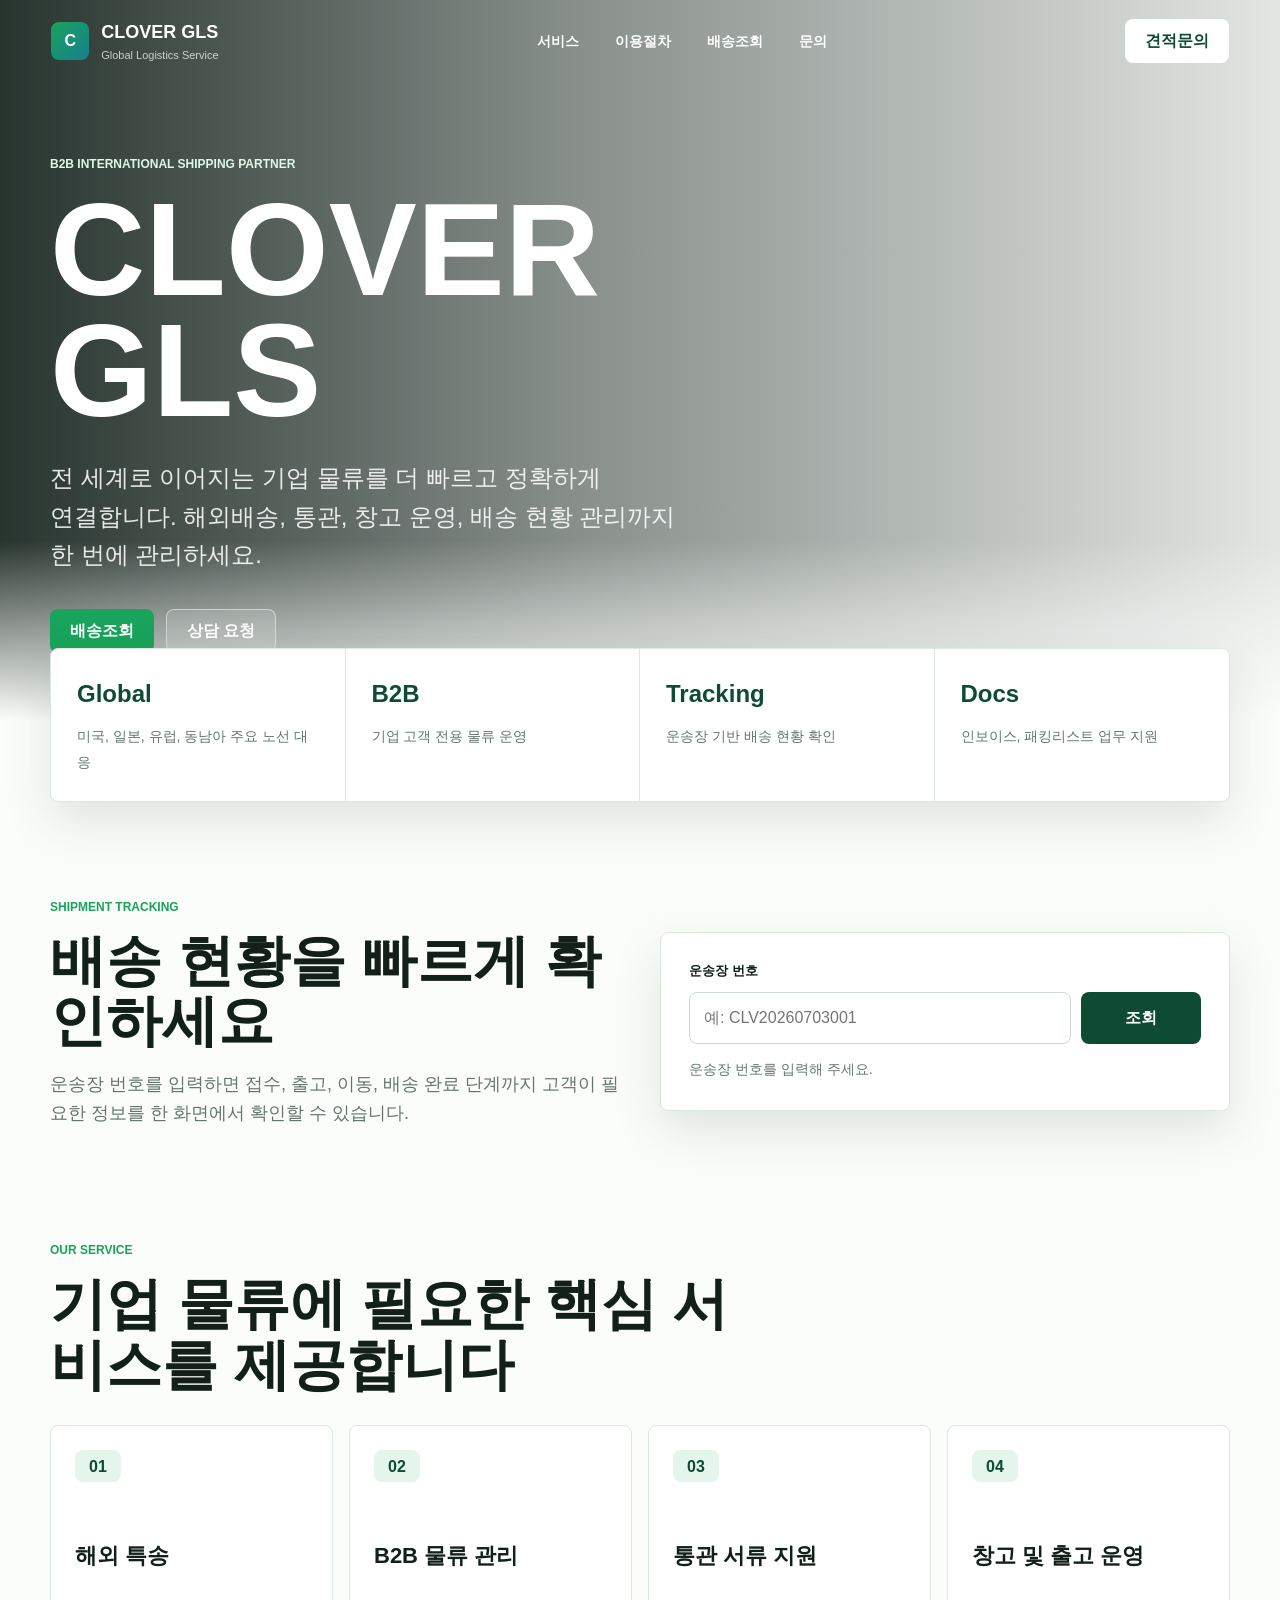
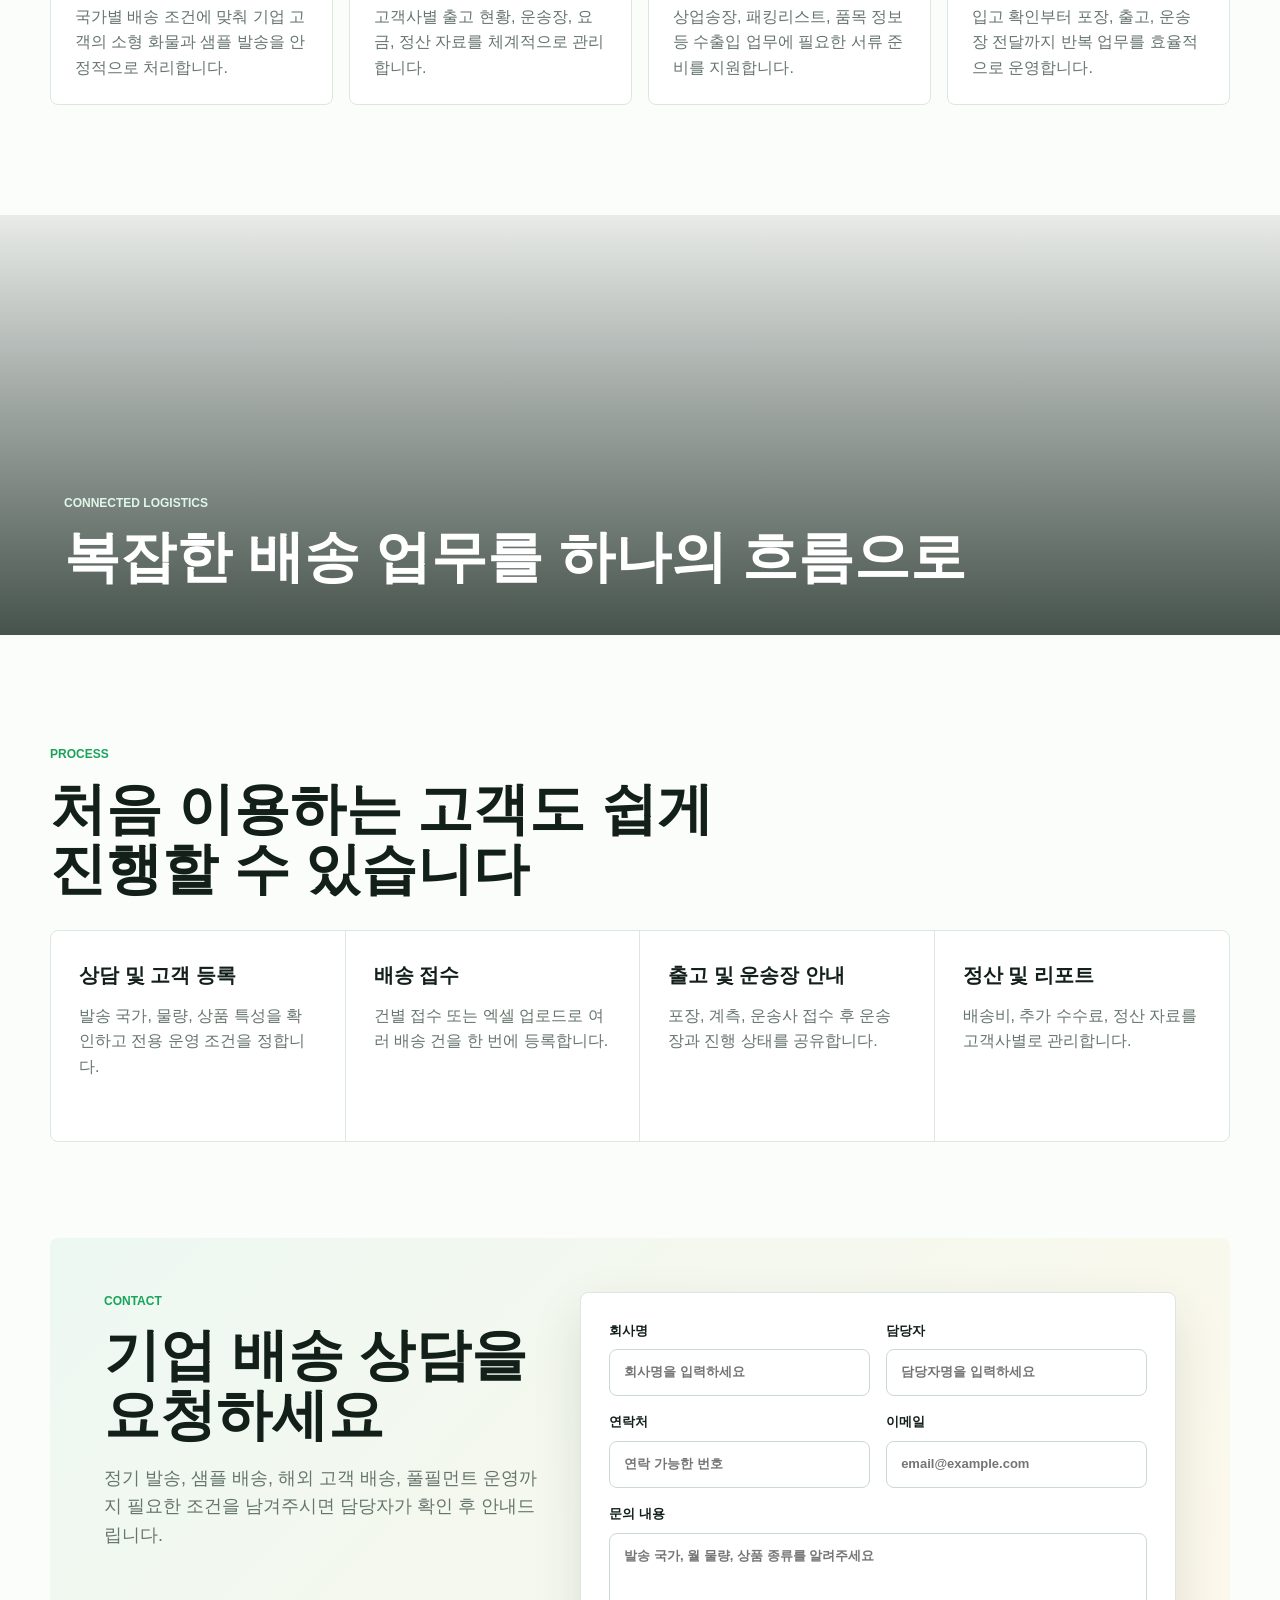
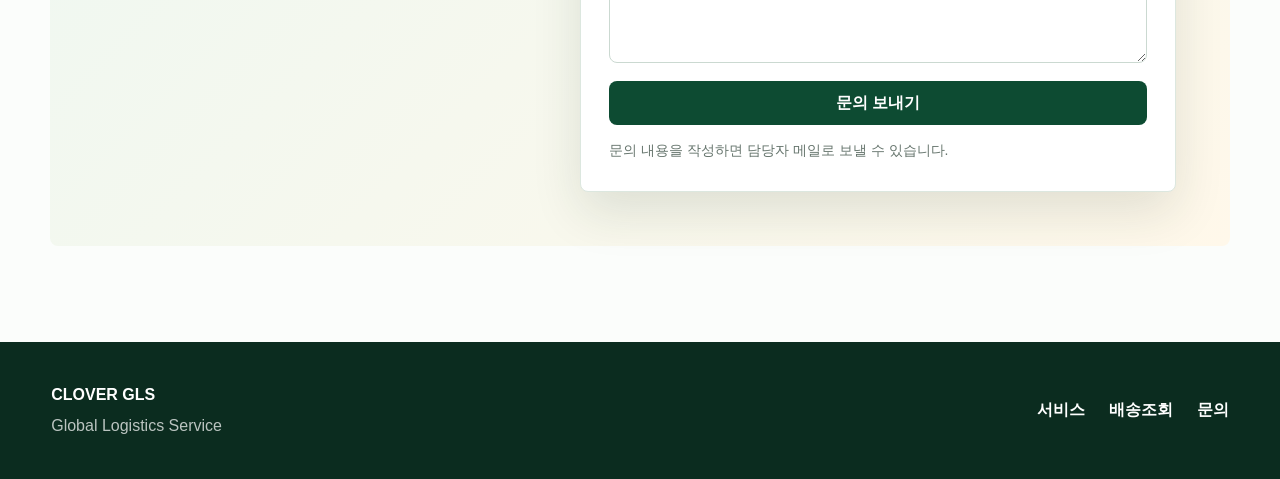
==== index.html @ 89df3f2c "Add files via upload" ====
<!doctype html>
<html lang="ko">
<head>
  <meta charset="utf-8">
  <meta name="viewport" content="width=device-width, initial-scale=1">
  <title>CLOVER GLS | Global Logistics Service</title>
  <meta name="description" content="CLOVER GLS 글로벌 물류, 배송대행, 풀필먼트, 기업 배송 관리 서비스">
  <link rel="stylesheet" href="./styles.css">
</head>
<body>
  <header class="site-header" data-header>
    <a class="brand" href="#top" aria-label="CLOVER GLS 홈">
      <span class="brand-mark">C</span>
      <span>
        <strong>CLOVER GLS</strong>
        <small>Global Logistics Service</small>
      </span>
    </a>
    <nav class="nav-links" aria-label="주요 메뉴">
      <a href="#services">서비스</a>
      <a href="#process">이용절차</a>
      <a href="#tracking">배송조회</a>
      <a href="#contact">문의</a>
    </nav>
    <a class="nav-cta" href="#contact">견적문의</a>
  </header>

  <main id="top">
    <section class="hero" aria-labelledby="hero-title">
      <div class="hero-shade"></div>
      <div class="hero-inner">
        <p class="eyebrow">B2B INTERNATIONAL SHIPPING PARTNER</p>
        <h1 id="hero-title">CLOVER GLS</h1>
        <p class="hero-copy">
          전 세계로 이어지는 기업 물류를 더 빠르고 정확하게 연결합니다.
          해외배송, 통관, 창고 운영, 배송 현황 관리까지 한 번에 관리하세요.
        </p>
        <div class="hero-actions">
          <a class="button primary" href="#tracking">배송조회</a>
          <a class="button secondary" href="#contact">상담 요청</a>
        </div>
      </div>
    </section>

    <section class="quick-panel" aria-label="주요 지표">
      <div>
        <strong>Global</strong>
        <span>미국, 일본, 유럽, 동남아 주요 노선 대응</span>
      </div>
      <div>
        <strong>B2B</strong>
        <span>기업 고객 전용 물류 운영</span>
      </div>
      <div>
        <strong>Tracking</strong>
        <span>운송장 기반 배송 현황 확인</span>
      </div>
      <div>
        <strong>Docs</strong>
        <span>인보이스, 패킹리스트 업무 지원</span>
      </div>
    </section>

    <section class="section split" id="tracking">
      <div class="section-copy">
        <p class="eyebrow dark">SHIPMENT TRACKING</p>
        <h2>배송 현황을 빠르게 확인하세요</h2>
        <p>
          운송장 번호를 입력하면 접수, 출고, 이동, 배송 완료 단계까지
          고객이 필요한 정보를 한 화면에서 확인할 수 있습니다.
        </p>
      </div>
      <form class="tracking-box" data-tracking-form>
        <label for="trackingNo">운송장 번호</label>
        <div class="tracking-row">
          <input id="trackingNo" name="trackingNo" placeholder="예: CLV20260703001" autocomplete="off">
          <button type="submit">조회</button>
        </div>
        <p class="tracking-result" data-tracking-result>운송장 번호를 입력해 주세요.</p>
      </form>
    </section>

    <section class="section" id="services">
      <div class="section-heading">
        <p class="eyebrow dark">OUR SERVICE</p>
        <h2>기업 물류에 필요한 핵심 서비스를 제공합니다</h2>
      </div>
      <div class="service-grid">
        <article class="service-card">
          <span class="service-icon">01</span>
          <h3>해외 특송</h3>
          <p>국가별 배송 조건에 맞춰 기업 고객의 소형 화물과 샘플 발송을 안정적으로 처리합니다.</p>
        </article>
        <article class="service-card">
          <span class="service-icon">02</span>
          <h3>B2B 물류 관리</h3>
          <p>고객사별 출고 현황, 운송장, 요금, 정산 자료를 체계적으로 관리합니다.</p>
        </article>
        <article class="service-card">
          <span class="service-icon">03</span>
          <h3>통관 서류 지원</h3>
          <p>상업송장, 패킹리스트, 품목 정보 등 수출입 업무에 필요한 서류 준비를 지원합니다.</p>
        </article>
        <article class="service-card">
          <span class="service-icon">04</span>
          <h3>창고 및 출고 운영</h3>
          <p>입고 확인부터 포장, 출고, 운송장 전달까지 반복 업무를 효율적으로 운영합니다.</p>
        </article>
      </div>
    </section>

    <section class="wide-photo" aria-label="물류 운영 이미지">
      <div class="wide-photo-text">
        <p class="eyebrow">CONNECTED LOGISTICS</p>
        <h2>복잡한 배송 업무를 하나의 흐름으로</h2>
      </div>
    </section>

    <section class="section" id="process">
      <div class="section-heading">
        <p class="eyebrow dark">PROCESS</p>
        <h2>처음 이용하는 고객도 쉽게 진행할 수 있습니다</h2>
      </div>
      <ol class="process-list">
        <li>
          <strong>상담 및 고객 등록</strong>
          <span>발송 국가, 물량, 상품 특성을 확인하고 전용 운영 조건을 정합니다.</span>
        </li>
        <li>
          <strong>배송 접수</strong>
          <span>건별 접수 또는 엑셀 업로드로 여러 배송 건을 한 번에 등록합니다.</span>
        </li>
        <li>
          <strong>출고 및 운송장 안내</strong>
          <span>포장, 계측, 운송사 접수 후 운송장과 진행 상태를 공유합니다.</span>
        </li>
        <li>
          <strong>정산 및 리포트</strong>
          <span>배송비, 추가 수수료, 정산 자료를 고객사별로 관리합니다.</span>
        </li>
      </ol>
    </section>

    <section class="section quote-section" id="contact">
      <div class="quote-copy">
        <p class="eyebrow dark">CONTACT</p>
        <h2>기업 배송 상담을 요청하세요</h2>
        <p>
          정기 발송, 샘플 배송, 해외 고객 배송, 풀필먼트 운영까지
          필요한 조건을 남겨주시면 담당자가 확인 후 안내드립니다.
        </p>
      </div>
      <form class="quote-form" data-quote-form>
        <div class="form-grid">
          <label>
            회사명
            <input name="company" placeholder="회사명을 입력하세요" required>
          </label>
          <label>
            담당자
            <input name="name" placeholder="담당자명을 입력하세요" required>
          </label>
          <label>
            연락처
            <input name="phone" placeholder="연락 가능한 번호">
          </label>
          <label>
            이메일
            <input name="email" type="email" placeholder="email@example.com">
          </label>
          <label class="wide">
            문의 내용
            <textarea name="message" rows="5" placeholder="발송 국가, 월 물량, 상품 종류를 알려주세요"></textarea>
          </label>
        </div>
        <button type="submit">문의 보내기</button>
        <p class="form-note" data-quote-result>문의 내용을 작성하면 담당자 메일로 보낼 수 있습니다.</p>
      </form>
    </section>
  </main>

  <footer class="footer">
    <div>
      <strong>CLOVER GLS</strong>
      <p>Global Logistics Service</p>
    </div>
    <div class="footer-links">
      <a href="#services">서비스</a>
      <a href="#tracking">배송조회</a>
      <a href="#contact">문의</a>
    </div>
  </footer>

  <script src="./app.js"></script>
</body>
</html>
---- styles.css ----
:root {
  --ink: #13201a;
  --muted: #66756d;
  --line: #dce7df;
  --paper: #ffffff;
  --soft: #f3f8f4;
  --forest: #0d4b32;
  --leaf: #19a35b;
  --teal: #177f8f;
  --amber: #f3a532;
  --coral: #e45f45;
  --shadow: 0 20px 50px rgba(24, 48, 36, 0.12);
}

* {
  box-sizing: border-box;
}

html {
  scroll-behavior: smooth;
}

body {
  margin: 0;
  color: var(--ink);
  background: #fbfdfb;
  font-family: Arial, "Noto Sans KR", sans-serif;
  line-height: 1.6;
}

a {
  color: inherit;
  text-decoration: none;
}

button,
input,
textarea {
  font: inherit;
}

.site-header {
  position: fixed;
  top: 0;
  left: 0;
  right: 0;
  z-index: 20;
  display: flex;
  align-items: center;
  justify-content: space-between;
  gap: 24px;
  padding: 18px clamp(20px, 4vw, 64px);
  color: #ffffff;
  transition: background 180ms ease, box-shadow 180ms ease, color 180ms ease;
}

.site-header.is-scrolled {
  color: var(--ink);
  background: rgba(255, 255, 255, 0.94);
  box-shadow: 0 10px 30px rgba(17, 37, 28, 0.08);
  backdrop-filter: blur(12px);
}

.brand {
  display: inline-flex;
  align-items: center;
  gap: 12px;
  min-width: 188px;
}

.brand-mark {
  display: grid;
  width: 38px;
  height: 38px;
  place-items: center;
  border-radius: 8px;
  background: linear-gradient(135deg, var(--leaf), var(--teal));
  color: #ffffff;
  font-weight: 800;
}

.brand strong,
.brand small {
  display: block;
}

.brand strong {
  font-size: 18px;
  letter-spacing: 0;
}

.brand small {
  color: currentColor;
  font-size: 11px;
  opacity: 0.74;
}

.nav-links {
  display: flex;
  align-items: center;
  gap: clamp(14px, 3vw, 36px);
  font-weight: 700;
  font-size: 14px;
}

.nav-links a {
  position: relative;
  padding: 8px 0;
}

.nav-links a::after {
  position: absolute;
  left: 0;
  right: 0;
  bottom: 2px;
  height: 2px;
  background: var(--amber);
  content: "";
  transform: scaleX(0);
  transform-origin: left;
  transition: transform 160ms ease;
}

.nav-links a:hover::after {
  transform: scaleX(1);
}

.nav-cta,
.button,
.tracking-row button,
.quote-form button {
  display: inline-flex;
  align-items: center;
  justify-content: center;
  min-height: 44px;
  border: 0;
  border-radius: 8px;
  padding: 0 20px;
  font-weight: 800;
  cursor: pointer;
}

.nav-cta {
  background: #ffffff;
  color: var(--forest);
}

.site-header.is-scrolled .nav-cta {
  color: #ffffff;
  background: var(--forest);
}

.hero {
  position: relative;
  min-height: 720px;
  display: flex;
  align-items: center;
  background:
    linear-gradient(90deg, rgba(10, 24, 18, 0.88), rgba(10, 24, 18, 0.48) 45%, rgba(10, 24, 18, 0.1)),
    url("https://images.unsplash.com/photo-1586528116311-ad8dd3c8310d?auto=format&fit=crop&w=1800&q=85") center / cover;
  color: #ffffff;
}

.hero-shade {
  position: absolute;
  inset: auto 0 0;
  height: 180px;
  background: linear-gradient(180deg, rgba(251, 253, 251, 0), #fbfdfb);
}

.hero-inner {
  position: relative;
  width: min(1180px, calc(100% - 40px));
  margin: 0 auto;
  padding-top: 88px;
}

.eyebrow {
  margin: 0 0 14px;
  color: #dff7e8;
  font-size: 12px;
  font-weight: 900;
  letter-spacing: 0;
}

.eyebrow.dark {
  color: var(--leaf);
}

.hero h1 {
  margin: 0;
  max-width: 780px;
  font-size: clamp(64px, 12vw, 132px);
  line-height: 0.92;
  letter-spacing: 0;
}

.hero-copy {
  max-width: 650px;
  margin: 28px 0 0;
  color: rgba(255, 255, 255, 0.88);
  font-size: clamp(18px, 2.2vw, 24px);
  word-break: keep-all;
}

.hero-actions {
  display: flex;
  flex-wrap: wrap;
  gap: 12px;
  margin-top: 34px;
}

.button.primary {
  background: var(--leaf);
  color: #ffffff;
}

.button.secondary {
  border: 1px solid rgba(255, 255, 255, 0.46);
  background: rgba(255, 255, 255, 0.14);
  color: #ffffff;
}

.quick-panel {
  position: relative;
  z-index: 2;
  display: grid;
  grid-template-columns: repeat(4, 1fr);
  width: min(1180px, calc(100% - 40px));
  margin: -72px auto 0;
  border: 1px solid var(--line);
  border-radius: 8px;
  overflow: hidden;
  background: var(--paper);
  box-shadow: var(--shadow);
}

.quick-panel div {
  min-height: 128px;
  padding: 26px;
  border-right: 1px solid var(--line);
}

.quick-panel div:last-child {
  border-right: 0;
}

.quick-panel strong {
  display: block;
  margin-bottom: 10px;
  color: var(--forest);
  font-size: 24px;
}

.quick-panel span {
  color: var(--muted);
  font-size: 14px;
}

.section {
  width: min(1180px, calc(100% - 40px));
  margin: 96px auto;
}

.split {
  display: grid;
  grid-template-columns: 1fr 1fr;
  align-items: center;
  gap: 40px;
}

.section-copy h2,
.section-heading h2,
.quote-copy h2,
.wide-photo h2 {
  margin: 0;
  font-size: clamp(32px, 5vw, 56px);
  line-height: 1.08;
  letter-spacing: 0;
}

.section-copy p:not(.eyebrow),
.quote-copy p:not(.eyebrow) {
  max-width: 600px;
  color: var(--muted);
  font-size: 18px;
}

.tracking-box,
.quote-form {
  border: 1px solid var(--line);
  border-radius: 8px;
  background: var(--paper);
  padding: 28px;
  box-shadow: var(--shadow);
}

.tracking-box label,
.quote-form label {
  display: grid;
  gap: 8px;
  color: var(--ink);
  font-size: 13px;
  font-weight: 800;
}

.tracking-row {
  display: grid;
  grid-template-columns: 1fr 120px;
  gap: 10px;
  margin-top: 10px;
}

.tracking-row input,
.quote-form input,
.quote-form textarea {
  width: 100%;
  border: 1px solid #cbd9d1;
  border-radius: 8px;
  padding: 12px 14px;
  color: var(--ink);
  background: #ffffff;
  outline: none;
}

.tracking-row input:focus,
.quote-form input:focus,
.quote-form textarea:focus {
  border-color: var(--leaf);
  box-shadow: 0 0 0 3px rgba(25, 163, 91, 0.12);
}

.tracking-row button,
.quote-form button {
  color: #ffffff;
  background: var(--forest);
}

.tracking-result,
.form-note {
  min-height: 24px;
  margin: 14px 0 0;
  color: var(--muted);
  font-size: 14px;
}

.tracking-result.success,
.form-note.success {
  color: var(--forest);
  font-weight: 800;
}

.tracking-result.warning {
  color: var(--coral);
  font-weight: 800;
}

.section-heading {
  max-width: 720px;
  margin-bottom: 30px;
}

.service-grid {
  display: grid;
  grid-template-columns: repeat(4, 1fr);
  gap: 16px;
}

.service-card {
  min-height: 280px;
  display: flex;
  flex-direction: column;
  justify-content: space-between;
  border: 1px solid var(--line);
  border-radius: 8px;
  padding: 24px;
  background: var(--paper);
}

.service-icon {
  display: inline-flex;
  align-items: center;
  justify-content: center;
  width: 46px;
  height: 32px;
  border-radius: 8px;
  color: var(--forest);
  background: #e4f6eb;
  font-weight: 900;
}

.service-card h3 {
  margin: 38px 0 12px;
  font-size: 22px;
}

.service-card p {
  margin: 0;
  color: var(--muted);
}

.wide-photo {
  position: relative;
  min-height: 420px;
  display: flex;
  align-items: end;
  margin: 110px 0;
  padding: 48px clamp(20px, 5vw, 72px);
  color: #ffffff;
  background:
    linear-gradient(180deg, rgba(7, 23, 16, 0.08), rgba(7, 23, 16, 0.74)),
    url("https://images.unsplash.com/photo-1566576721346-d4a3b4eaeb55?auto=format&fit=crop&w=1800&q=85") center / cover;
}

.wide-photo-text {
  width: min(1180px, 100%);
  margin: 0 auto;
}

.process-list {
  display: grid;
  grid-template-columns: repeat(4, 1fr);
  gap: 0;
  margin: 0;
  padding: 0;
  list-style: none;
  border: 1px solid var(--line);
  border-radius: 8px;
  overflow: hidden;
  background: var(--paper);
}

.process-list li {
  min-height: 210px;
  padding: 28px;
  border-right: 1px solid var(--line);
}

.process-list li:last-child {
  border-right: 0;
}

.process-list strong {
  display: block;
  margin-bottom: 12px;
  font-size: 20px;
}

.process-list span {
  color: var(--muted);
}

.quote-section {
  display: grid;
  grid-template-columns: 0.85fr 1.15fr;
  gap: 36px;
  align-items: start;
  border-radius: 8px;
  padding: clamp(28px, 5vw, 54px);
  background: linear-gradient(135deg, #edf8f2, #fff8ea);
}

.form-grid {
  display: grid;
  grid-template-columns: repeat(2, 1fr);
  gap: 16px;
}

.form-grid .wide {
  grid-column: 1 / -1;
}

.quote-form button {
  width: 100%;
  margin-top: 18px;
}

.footer {
  display: flex;
  justify-content: space-between;
  gap: 24px;
  padding: 40px clamp(20px, 4vw, 64px);
  color: #ffffff;
  background: #0b2c1f;
}

.footer p {
  margin: 6px 0 0;
  color: rgba(255, 255, 255, 0.72);
}

.footer-links {
  display: flex;
  align-items: center;
  gap: 24px;
  font-weight: 700;
}

@media (max-width: 960px) {
  .site-header {
    align-items: flex-start;
    color: var(--ink);
    background: rgba(255, 255, 255, 0.95);
  }

  .nav-links {
    display: none;
  }

  .nav-cta {
    color: #ffffff;
    background: var(--forest);
  }

  .hero {
    min-height: 650px;
  }

  .quick-panel,
  .split,
  .service-grid,
  .process-list,
  .quote-section {
    grid-template-columns: 1fr 1fr;
  }

  .quick-panel div:nth-child(2) {
    border-right: 0;
  }

  .quick-panel div:nth-child(-n + 2) {
    border-bottom: 1px solid var(--line);
  }

  .process-list li:nth-child(2) {
    border-right: 0;
  }

  .process-list li:nth-child(-n + 2) {
    border-bottom: 1px solid var(--line);
  }
}

@media (max-width: 680px) {
  .site-header {
    padding: 14px 16px;
  }

  .brand small {
    display: none;
  }

  .nav-cta {
    min-height: 38px;
    padding: 0 12px;
    font-size: 13px;
  }

  .hero {
    min-height: 620px;
    background-position: center;
  }

  .hero-inner {
    width: calc(100% - 32px);
  }

  .hero-copy {
    font-size: 17px;
  }

  .hero-actions,
  .footer,
  .footer-links {
    flex-direction: column;
    align-items: stretch;
  }

  .button {
    width: 100%;
  }

  .quick-panel,
  .split,
  .service-grid,
  .process-list,
  .quote-section,
  .form-grid,
  .tracking-row {
    grid-template-columns: 1fr;
  }

  .quick-panel div,
  .process-list li {
    border-right: 0;
    border-bottom: 1px solid var(--line);
  }

  .quick-panel div:last-child,
  .process-list li:last-child {
    border-bottom: 0;
  }

  .section {
    width: calc(100% - 32px);
    margin: 70px auto;
  }

  .tracking-box,
  .quote-form {
    padding: 20px;
  }

  .wide-photo {
    min-height: 360px;
    margin: 70px 0;
  }
}
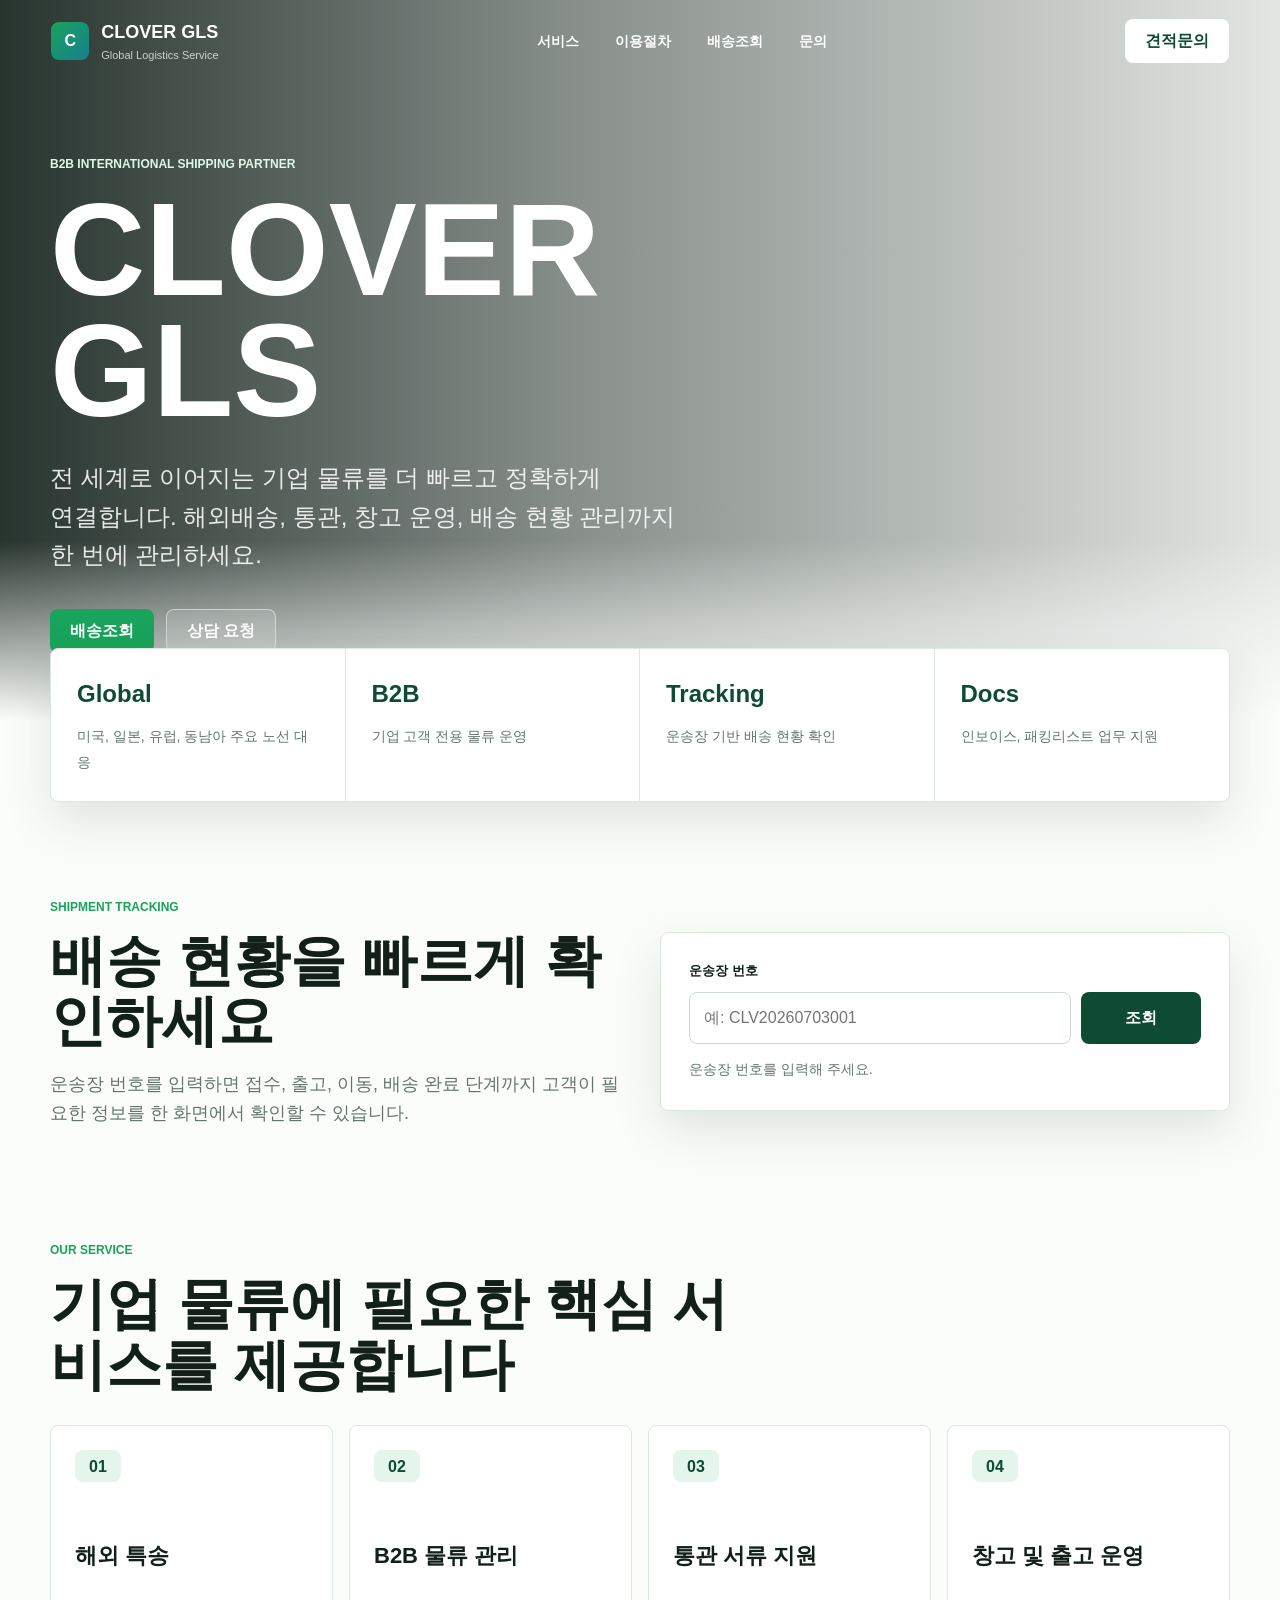
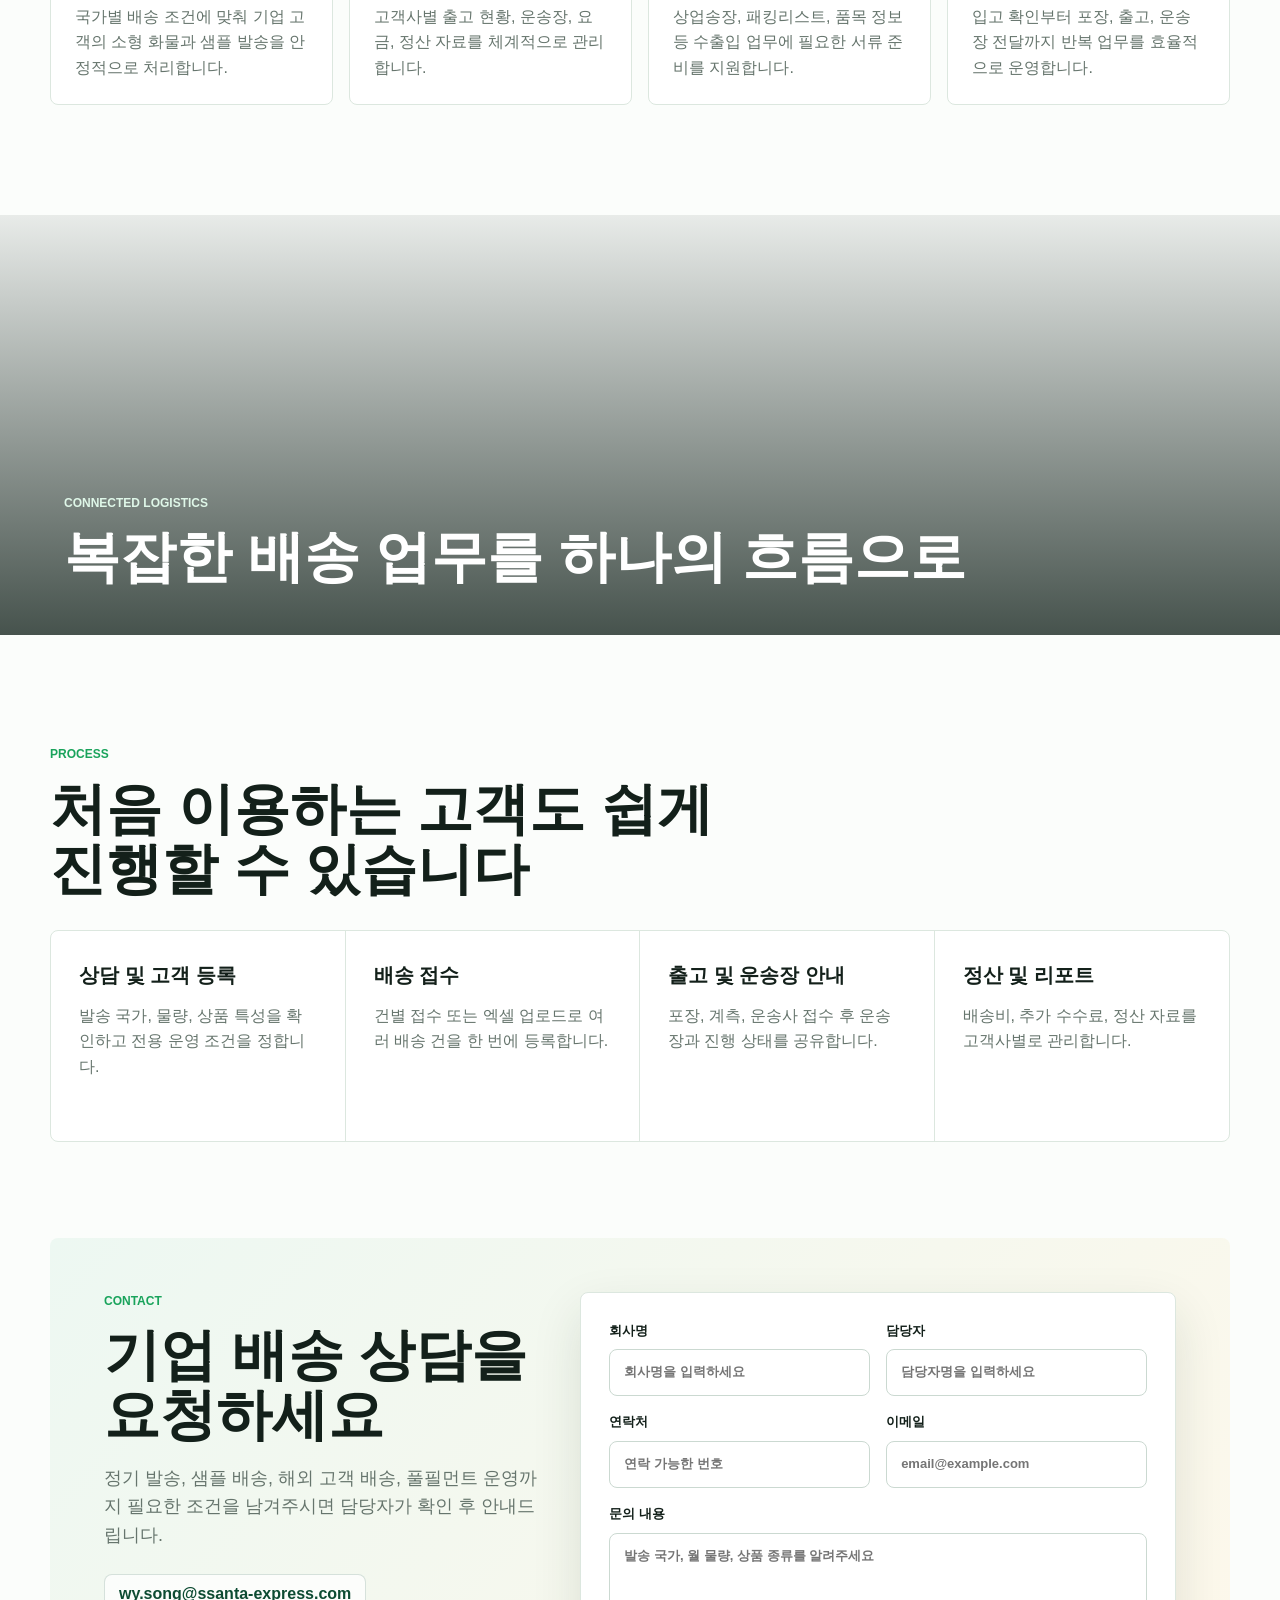
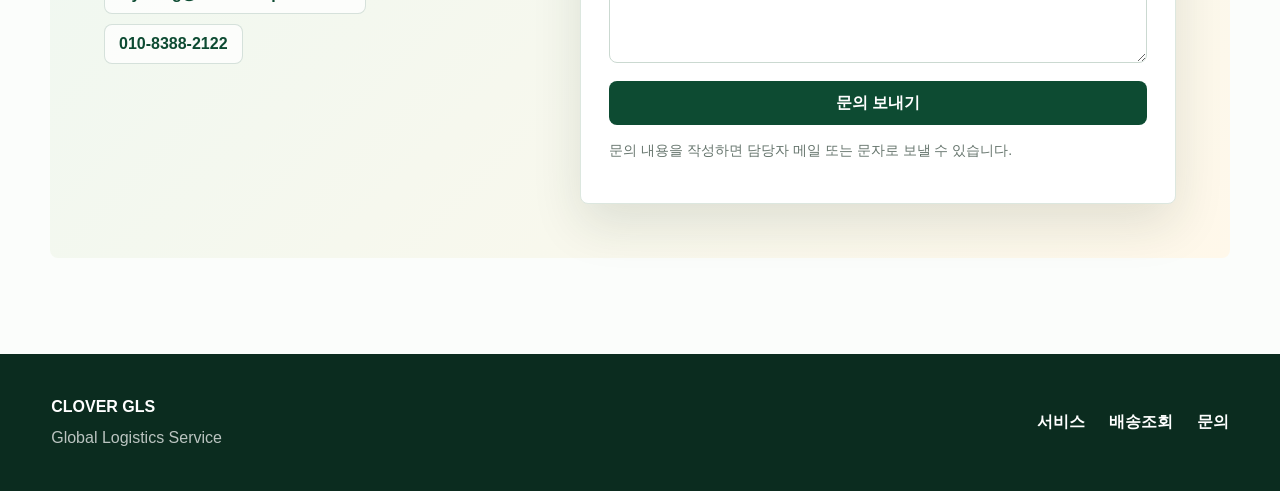
==== commit 06d8046e: "Add files via upload" ====
--- a/index.html
+++ b/index.html
@@ -149,6 +149,10 @@
           정기 발송, 샘플 배송, 해외 고객 배송, 풀필먼트 운영까지
           필요한 조건을 남겨주시면 담당자가 확인 후 안내드립니다.
         </p>
+        <div class="contact-direct">
+          <a href="mailto:wy.song@ssanta-express.com">wy.song@ssanta-express.com</a>
+          <a href="tel:01083882122">010-8388-2122</a>
+        </div>
       </div>
       <form class="quote-form" data-quote-form>
         <div class="form-grid">
@@ -174,7 +178,8 @@
           </label>
         </div>
         <button type="submit">문의 보내기</button>
-        <p class="form-note" data-quote-result>문의 내용을 작성하면 담당자 메일로 보낼 수 있습니다.</p>
+        <p class="form-note" data-quote-result>문의 내용을 작성하면 담당자 메일 또는 문자로 보낼 수 있습니다.</p>
+        <div class="form-actions-inline" data-quote-actions hidden></div>
       </form>
     </section>
   </main>
--- a/styles.css
+++ b/styles.css
@@ -286,6 +286,25 @@
   font-size: 18px;
 }
 
+.contact-direct {
+  display: grid;
+  gap: 10px;
+  margin-top: 24px;
+}
+
+.contact-direct a {
+  display: inline-flex;
+  width: fit-content;
+  min-height: 40px;
+  align-items: center;
+  border: 1px solid rgba(13, 75, 50, 0.16);
+  border-radius: 8px;
+  padding: 0 14px;
+  color: var(--forest);
+  background: rgba(255, 255, 255, 0.72);
+  font-weight: 800;
+}
+
 .tracking-box,
 .quote-form {
   border: 1px solid var(--line);
@@ -348,6 +367,27 @@
 .form-note.success {
   color: var(--forest);
   font-weight: 800;
+}
+
+.form-actions-inline {
+  display: flex;
+  flex-wrap: wrap;
+  gap: 8px;
+  margin-top: 12px;
+}
+
+.form-actions-inline a {
+  display: inline-flex;
+  min-height: 38px;
+  align-items: center;
+  justify-content: center;
+  border: 1px solid rgba(13, 75, 50, 0.18);
+  border-radius: 8px;
+  padding: 0 14px;
+  color: var(--forest);
+  background: #eef9f2;
+  font-size: 13px;
+  font-weight: 900;
 }
 
 .tracking-result.warning {
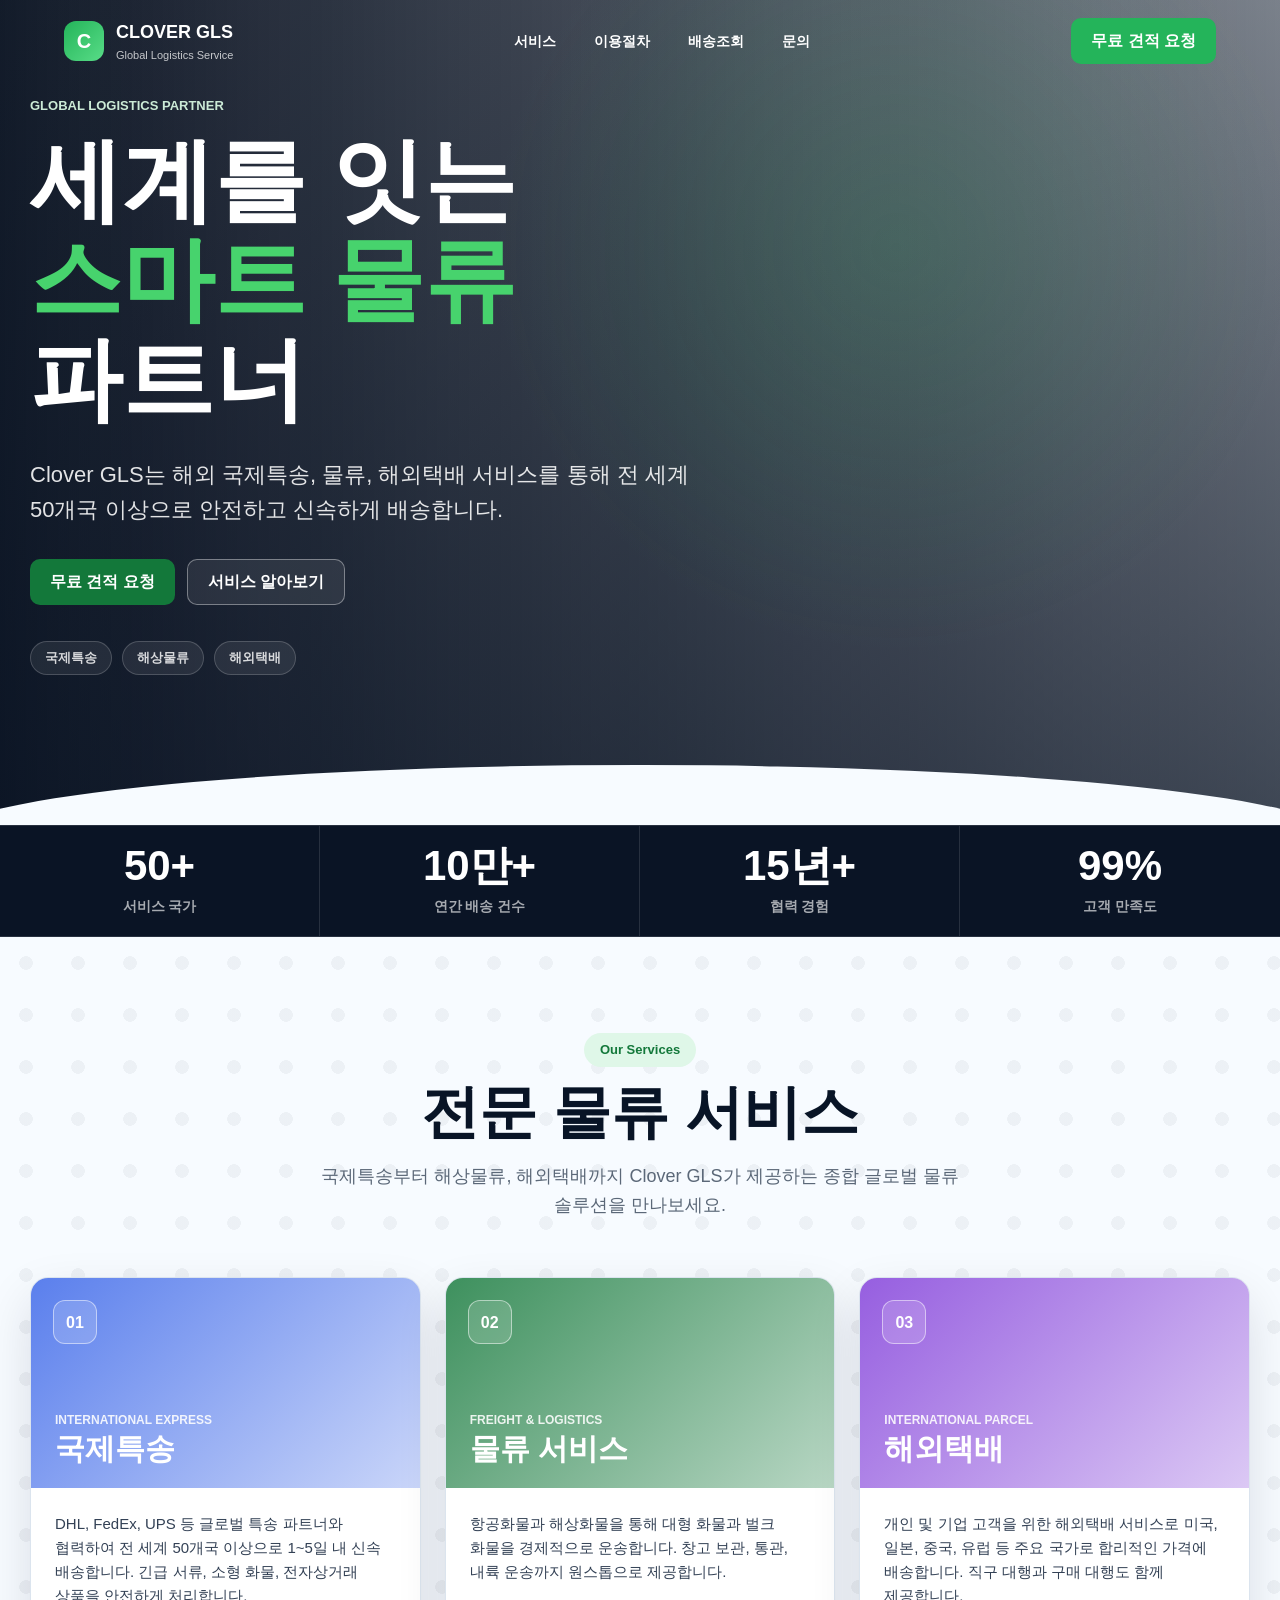
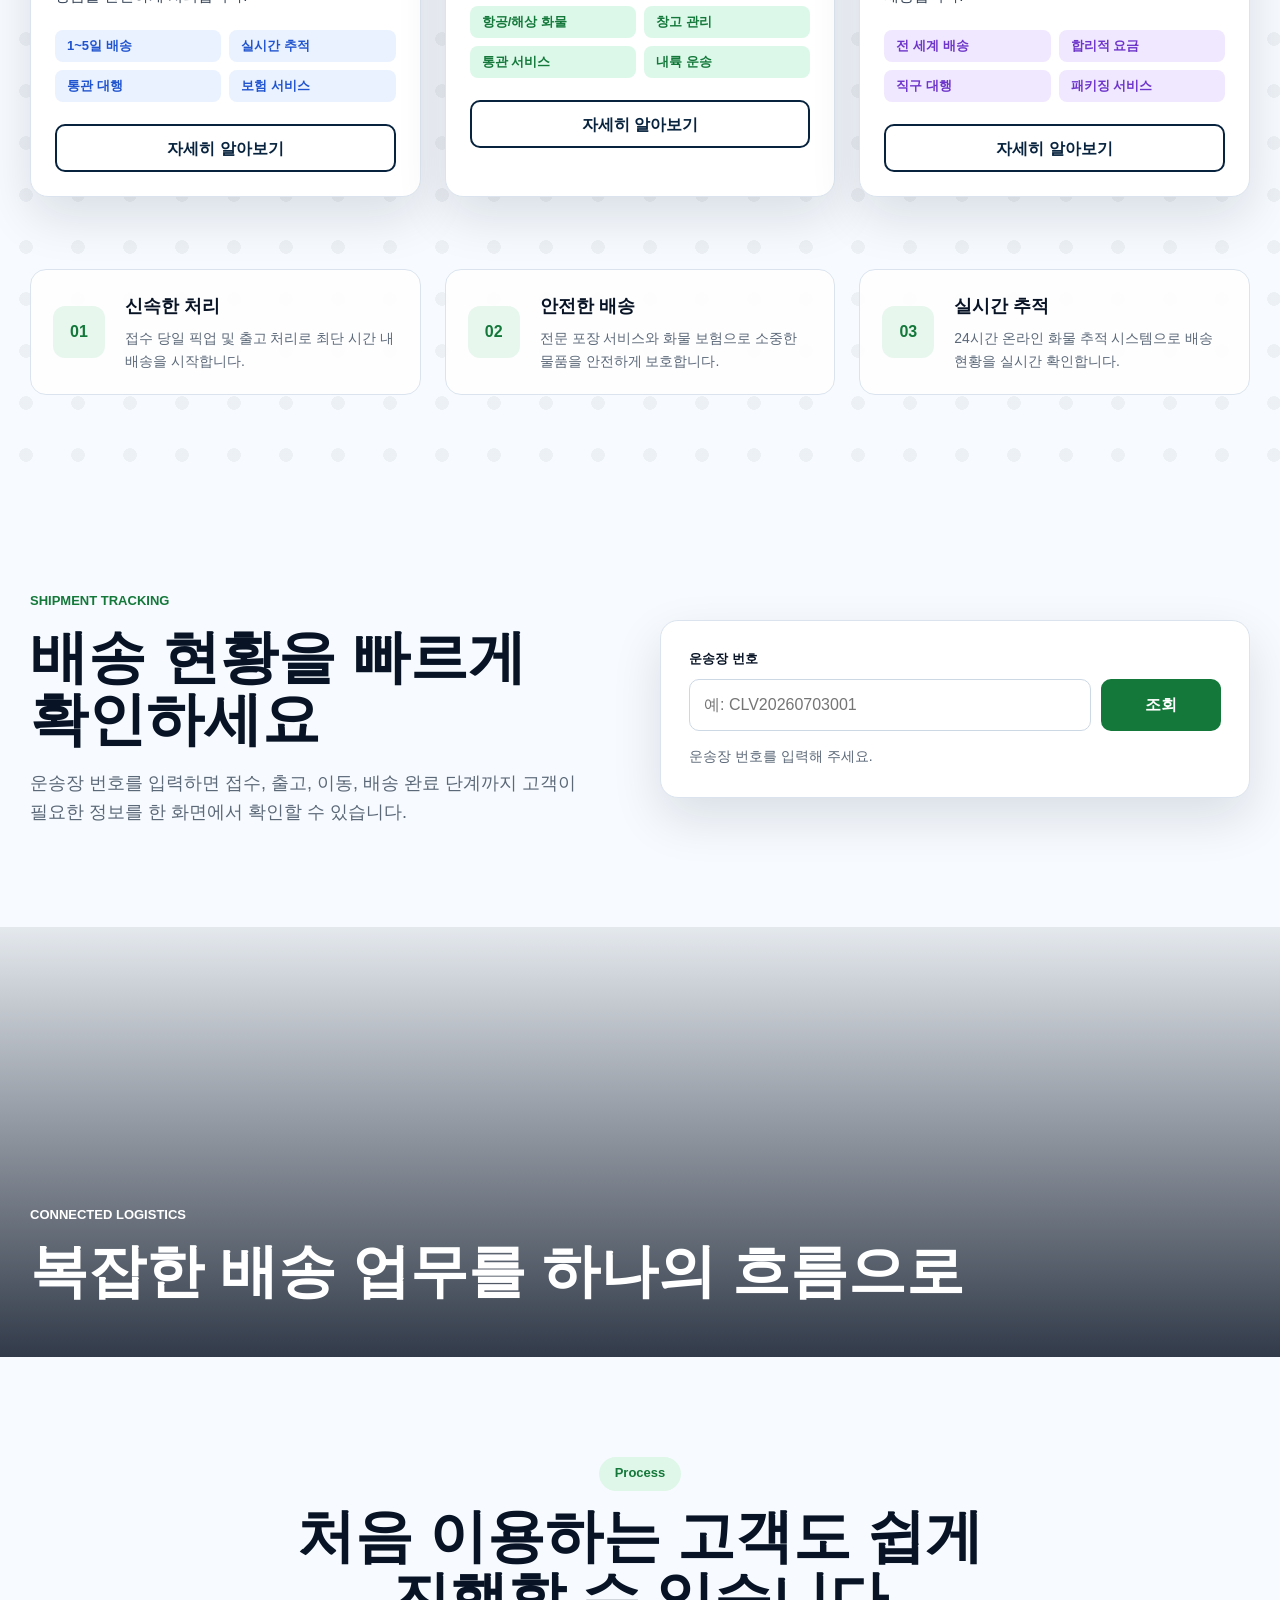
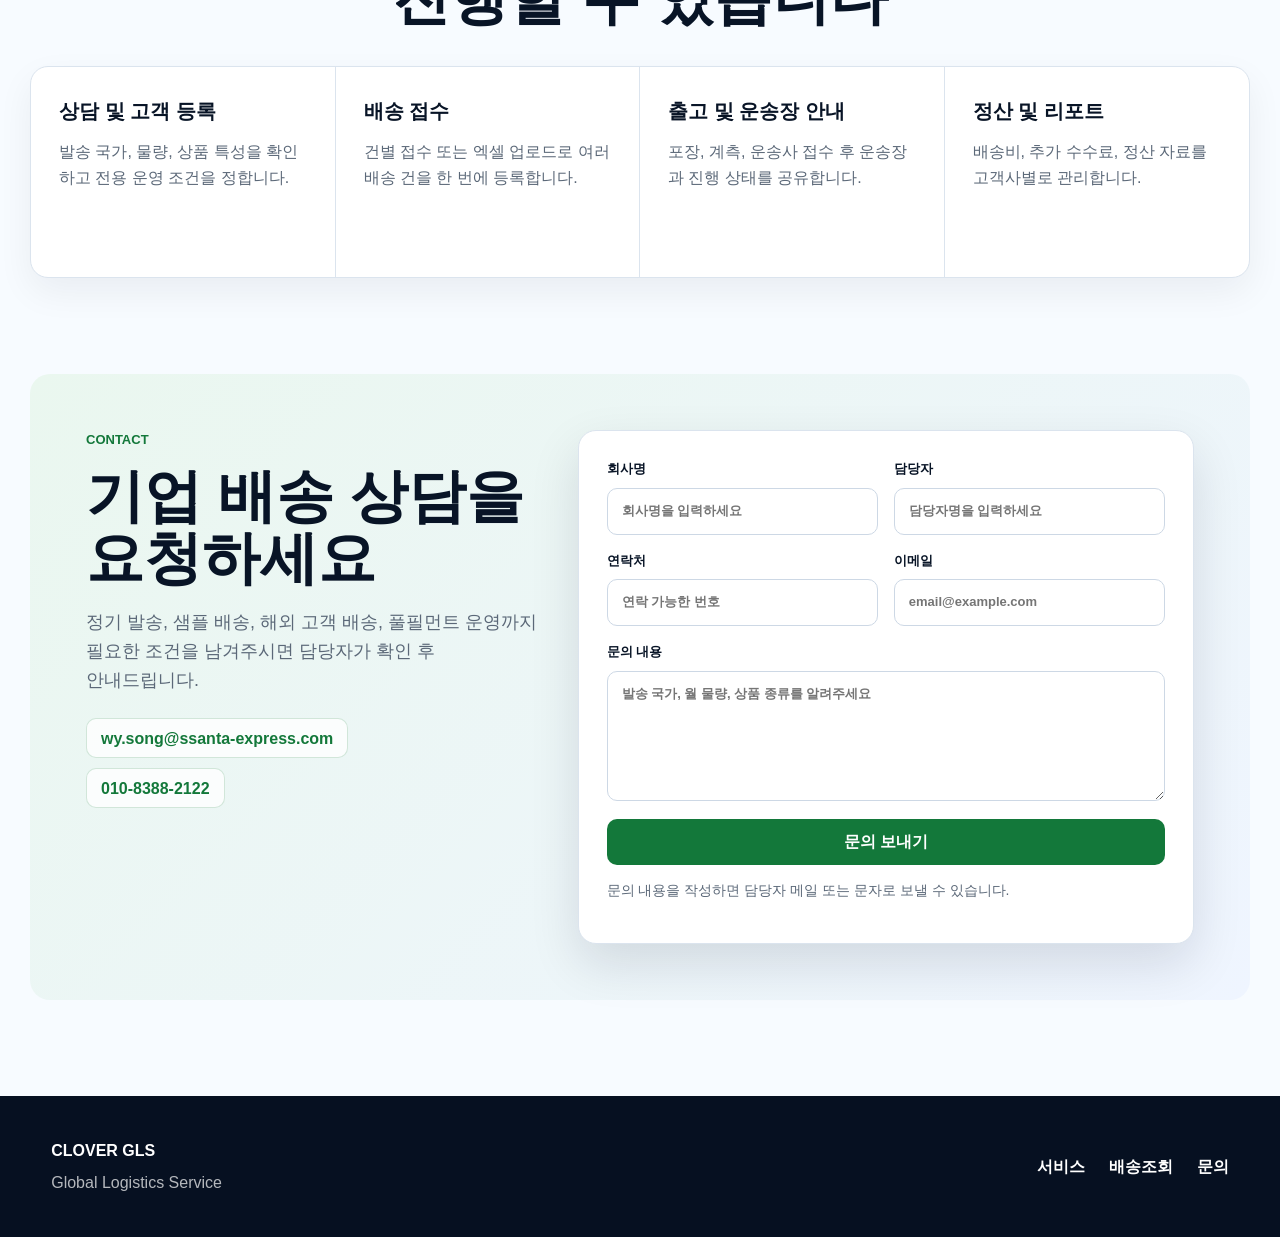
==== commit 2ac4a4cb: "Add files via upload" ====
--- a/index.html
+++ b/index.html
@@ -3,8 +3,9 @@
 <head>
   <meta charset="utf-8">
   <meta name="viewport" content="width=device-width, initial-scale=1">
-  <title>CLOVER GLS | Global Logistics Service</title>
-  <meta name="description" content="CLOVER GLS 글로벌 물류, 배송대행, 풀필먼트, 기업 배송 관리 서비스">
+  <title>CLOVER GLS | 스마트 물류 파트너</title>
+  <meta name="description" content="CLOVER GLS 국제특송, 해상물류, 해외택배, 기업 배송 관리 서비스">
+  <link rel="preconnect" href="https://images.unsplash.com">
   <link rel="stylesheet" href="./styles.css">
 </head>
 <body>
@@ -22,42 +23,157 @@
       <a href="#tracking">배송조회</a>
       <a href="#contact">문의</a>
     </nav>
-    <a class="nav-cta" href="#contact">견적문의</a>
+    <a class="nav-cta" href="#contact">무료 견적 요청</a>
   </header>
 
   <main id="top">
     <section class="hero" aria-labelledby="hero-title">
-      <div class="hero-shade"></div>
+      <div class="hero-overlay"></div>
       <div class="hero-inner">
-        <p class="eyebrow">B2B INTERNATIONAL SHIPPING PARTNER</p>
-        <h1 id="hero-title">CLOVER GLS</h1>
+        <p class="hero-kicker">GLOBAL LOGISTICS PARTNER</p>
+        <h1 id="hero-title">
+          세계를 잇는<br>
+          <span>스마트 물류</span><br>
+          파트너
+        </h1>
         <p class="hero-copy">
-          전 세계로 이어지는 기업 물류를 더 빠르고 정확하게 연결합니다.
-          해외배송, 통관, 창고 운영, 배송 현황 관리까지 한 번에 관리하세요.
+          Clover GLS는 해외 국제특송, 물류, 해외택배 서비스를 통해
+          전 세계 50개국 이상으로 안전하고 신속하게 배송합니다.
         </p>
         <div class="hero-actions">
-          <a class="button primary" href="#tracking">배송조회</a>
-          <a class="button secondary" href="#contact">상담 요청</a>
-        </div>
-      </div>
-    </section>
-
-    <section class="quick-panel" aria-label="주요 지표">
-      <div>
-        <strong>Global</strong>
-        <span>미국, 일본, 유럽, 동남아 주요 노선 대응</span>
-      </div>
-      <div>
-        <strong>B2B</strong>
-        <span>기업 고객 전용 물류 운영</span>
-      </div>
-      <div>
-        <strong>Tracking</strong>
-        <span>운송장 기반 배송 현황 확인</span>
-      </div>
-      <div>
-        <strong>Docs</strong>
-        <span>인보이스, 패킹리스트 업무 지원</span>
+          <a class="button primary" href="#contact">무료 견적 요청</a>
+          <a class="button secondary" href="#services">서비스 알아보기</a>
+        </div>
+        <div class="hero-tags" aria-label="주요 서비스">
+          <span>국제특송</span>
+          <span>해상물류</span>
+          <span>해외택배</span>
+        </div>
+      </div>
+    </section>
+
+    <section class="stats-panel" aria-label="주요 실적">
+      <div>
+        <strong>50+</strong>
+        <span>서비스 국가</span>
+      </div>
+      <div>
+        <strong>10만+</strong>
+        <span>연간 배송 건수</span>
+      </div>
+      <div>
+        <strong>15년+</strong>
+        <span>협력 경험</span>
+      </div>
+      <div>
+        <strong>99%</strong>
+        <span>고객 만족도</span>
+      </div>
+    </section>
+
+    <section class="section services-section" id="services">
+      <div class="section-heading centered">
+        <p class="pill-title">Our Services</p>
+        <h2>전문 물류 서비스</h2>
+        <p>
+          국제특송부터 해상물류, 해외택배까지 Clover GLS가 제공하는
+          종합 글로벌 물류 솔루션을 만나보세요.
+        </p>
+      </div>
+
+      <div class="service-grid premium">
+        <article class="service-card color-blue">
+          <div class="service-image image-express">
+            <span class="service-symbol">01</span>
+            <div>
+              <small>INTERNATIONAL EXPRESS</small>
+              <h3>국제특송</h3>
+            </div>
+          </div>
+          <div class="service-body">
+            <p>
+              DHL, FedEx, UPS 등 글로벌 특송 파트너와 협력하여 전 세계 50개국 이상으로
+              1~5일 내 신속 배송합니다. 긴급 서류, 소형 화물, 전자상거래 상품을 안전하게 처리합니다.
+            </p>
+            <div class="feature-tags">
+              <span>1~5일 배송</span>
+              <span>실시간 추적</span>
+              <span>통관 대행</span>
+              <span>보험 서비스</span>
+            </div>
+            <a href="#contact" class="outline-link">자세히 알아보기</a>
+          </div>
+        </article>
+
+        <article class="service-card color-green">
+          <div class="service-image image-freight">
+            <span class="service-symbol">02</span>
+            <div>
+              <small>FREIGHT & LOGISTICS</small>
+              <h3>물류 서비스</h3>
+            </div>
+          </div>
+          <div class="service-body">
+            <p>
+              항공화물과 해상화물을 통해 대형 화물과 벌크 화물을 경제적으로 운송합니다.
+              창고 보관, 통관, 내륙 운송까지 원스톱으로 제공합니다.
+            </p>
+            <div class="feature-tags">
+              <span>항공/해상 화물</span>
+              <span>창고 관리</span>
+              <span>통관 서비스</span>
+              <span>내륙 운송</span>
+            </div>
+            <a href="#contact" class="outline-link">자세히 알아보기</a>
+          </div>
+        </article>
+
+        <article class="service-card color-purple">
+          <div class="service-image image-parcel">
+            <span class="service-symbol">03</span>
+            <div>
+              <small>INTERNATIONAL PARCEL</small>
+              <h3>해외택배</h3>
+            </div>
+          </div>
+          <div class="service-body">
+            <p>
+              개인 및 기업 고객을 위한 해외택배 서비스로 미국, 일본, 중국, 유럽 등
+              주요 국가로 합리적인 가격에 배송합니다. 직구 대행과 구매 대행도 함께 제공합니다.
+            </p>
+            <div class="feature-tags">
+              <span>전 세계 배송</span>
+              <span>합리적 요금</span>
+              <span>직구 대행</span>
+              <span>패키징 서비스</span>
+            </div>
+            <a href="#contact" class="outline-link">자세히 알아보기</a>
+          </div>
+        </article>
+      </div>
+
+      <div class="benefit-grid">
+        <article>
+          <span>01</span>
+          <div>
+            <h3>신속한 처리</h3>
+            <p>접수 당일 픽업 및 출고 처리로 최단 시간 내 배송을 시작합니다.</p>
+          </div>
+        </article>
+        <article>
+          <span>02</span>
+          <div>
+            <h3>안전한 배송</h3>
+            <p>전문 포장 서비스와 화물 보험으로 소중한 물품을 안전하게 보호합니다.</p>
+          </div>
+        </article>
+        <article>
+          <span>03</span>
+          <div>
+            <h3>실시간 추적</h3>
+            <p>24시간 온라인 화물 추적 시스템으로 배송 현황을 실시간 확인합니다.</p>
+          </div>
+        </article>
       </div>
     </section>
 
@@ -80,35 +196,6 @@
       </form>
     </section>
 
-    <section class="section" id="services">
-      <div class="section-heading">
-        <p class="eyebrow dark">OUR SERVICE</p>
-        <h2>기업 물류에 필요한 핵심 서비스를 제공합니다</h2>
-      </div>
-      <div class="service-grid">
-        <article class="service-card">
-          <span class="service-icon">01</span>
-          <h3>해외 특송</h3>
-          <p>국가별 배송 조건에 맞춰 기업 고객의 소형 화물과 샘플 발송을 안정적으로 처리합니다.</p>
-        </article>
-        <article class="service-card">
-          <span class="service-icon">02</span>
-          <h3>B2B 물류 관리</h3>
-          <p>고객사별 출고 현황, 운송장, 요금, 정산 자료를 체계적으로 관리합니다.</p>
-        </article>
-        <article class="service-card">
-          <span class="service-icon">03</span>
-          <h3>통관 서류 지원</h3>
-          <p>상업송장, 패킹리스트, 품목 정보 등 수출입 업무에 필요한 서류 준비를 지원합니다.</p>
-        </article>
-        <article class="service-card">
-          <span class="service-icon">04</span>
-          <h3>창고 및 출고 운영</h3>
-          <p>입고 확인부터 포장, 출고, 운송장 전달까지 반복 업무를 효율적으로 운영합니다.</p>
-        </article>
-      </div>
-    </section>
-
     <section class="wide-photo" aria-label="물류 운영 이미지">
       <div class="wide-photo-text">
         <p class="eyebrow">CONNECTED LOGISTICS</p>
@@ -117,8 +204,8 @@
     </section>
 
     <section class="section" id="process">
-      <div class="section-heading">
-        <p class="eyebrow dark">PROCESS</p>
+      <div class="section-heading centered">
+        <p class="pill-title">Process</p>
         <h2>처음 이용하는 고객도 쉽게 진행할 수 있습니다</h2>
       </div>
       <ol class="process-list">
--- a/styles.css
+++ b/styles.css
@@ -1,15 +1,16 @@
 :root {
-  --ink: #13201a;
-  --muted: #66756d;
-  --line: #dce7df;
+  --navy: #061021;
+  --navy-2: #0a1830;
+  --ink: #081426;
+  --muted: #5b6878;
+  --line: #dbe4ee;
   --paper: #ffffff;
-  --soft: #f3f8f4;
-  --forest: #0d4b32;
-  --leaf: #19a35b;
-  --teal: #177f8f;
-  --amber: #f3a532;
-  --coral: #e45f45;
-  --shadow: 0 20px 50px rgba(24, 48, 36, 0.12);
+  --soft: #f4f8fc;
+  --green: #24b45a;
+  --green-dark: #13783a;
+  --blue: #315fe8;
+  --purple: #7f3bd9;
+  --shadow: 0 20px 50px rgba(8, 20, 38, 0.12);
 }
 
 * {
@@ -23,8 +24,8 @@
 body {
   margin: 0;
   color: var(--ink);
-  background: #fbfdfb;
-  font-family: Arial, "Noto Sans KR", sans-serif;
+  background: #f7fbff;
+  font-family: "Pretendard", "Noto Sans KR", "Apple SD Gothic Neo", Arial, sans-serif;
   line-height: 1.6;
 }
 
@@ -49,7 +50,7 @@
   align-items: center;
   justify-content: space-between;
   gap: 24px;
-  padding: 18px clamp(20px, 4vw, 64px);
+  padding: 18px clamp(18px, 5vw, 76px);
   color: #ffffff;
   transition: background 180ms ease, box-shadow 180ms ease, color 180ms ease;
 }
@@ -57,7 +58,7 @@
 .site-header.is-scrolled {
   color: var(--ink);
   background: rgba(255, 255, 255, 0.94);
-  box-shadow: 0 10px 30px rgba(17, 37, 28, 0.08);
+  box-shadow: 0 10px 30px rgba(6, 16, 33, 0.1);
   backdrop-filter: blur(12px);
 }
 
@@ -70,13 +71,14 @@
 
 .brand-mark {
   display: grid;
-  width: 38px;
-  height: 38px;
+  width: 40px;
+  height: 40px;
   place-items: center;
-  border-radius: 8px;
-  background: linear-gradient(135deg, var(--leaf), var(--teal));
-  color: #ffffff;
-  font-weight: 800;
+  border-radius: 12px;
+  background: linear-gradient(135deg, var(--green), #58dc87);
+  color: #ffffff;
+  font-size: 20px;
+  font-weight: 900;
 }
 
 .brand strong,
@@ -86,6 +88,7 @@
 
 .brand strong {
   font-size: 18px;
+  font-weight: 900;
   letter-spacing: 0;
 }
 
@@ -98,9 +101,9 @@
 .nav-links {
   display: flex;
   align-items: center;
-  gap: clamp(14px, 3vw, 36px);
-  font-weight: 700;
+  gap: clamp(16px, 3vw, 38px);
   font-size: 14px;
+  font-weight: 800;
 }
 
 .nav-links a {
@@ -114,7 +117,7 @@
   right: 0;
   bottom: 2px;
   height: 2px;
-  background: var(--amber);
+  background: var(--green);
   content: "";
   transform: scaleX(0);
   transform-origin: left;
@@ -130,76 +133,92 @@
 .tracking-row button,
 .quote-form button {
   display: inline-flex;
+  min-height: 46px;
   align-items: center;
   justify-content: center;
-  min-height: 44px;
   border: 0;
-  border-radius: 8px;
+  border-radius: 10px;
   padding: 0 20px;
-  font-weight: 800;
+  font-weight: 900;
   cursor: pointer;
 }
 
 .nav-cta {
-  background: #ffffff;
-  color: var(--forest);
+  color: #ffffff;
+  background: var(--green);
 }
 
 .site-header.is-scrolled .nav-cta {
   color: #ffffff;
-  background: var(--forest);
 }
 
 .hero {
   position: relative;
-  min-height: 720px;
-  display: flex;
-  align-items: center;
+  min-height: 760px;
+  display: flex;
+  align-items: center;
+  overflow: hidden;
+  color: #ffffff;
   background:
-    linear-gradient(90deg, rgba(10, 24, 18, 0.88), rgba(10, 24, 18, 0.48) 45%, rgba(10, 24, 18, 0.1)),
-    url("https://images.unsplash.com/photo-1586528116311-ad8dd3c8310d?auto=format&fit=crop&w=1800&q=85") center / cover;
-  color: #ffffff;
-}
-
-.hero-shade {
+    linear-gradient(90deg, rgba(3, 11, 26, 0.92), rgba(3, 11, 26, 0.72) 42%, rgba(3, 11, 26, 0.42)),
+    url("https://images.unsplash.com/photo-1494412519320-aa613dfb7738?auto=format&fit=crop&w=2200&q=85") center / cover;
+}
+
+.hero::after {
   position: absolute;
-  inset: auto 0 0;
-  height: 180px;
-  background: linear-gradient(180deg, rgba(251, 253, 251, 0), #fbfdfb);
+  left: -5%;
+  right: -5%;
+  bottom: -90px;
+  height: 150px;
+  border-radius: 50% 50% 0 0;
+  background: #f7fbff;
+  content: "";
+}
+
+.hero-overlay {
+  position: absolute;
+  inset: 0;
+  background:
+    radial-gradient(circle at 70% 30%, rgba(36, 180, 90, 0.16), transparent 38%),
+    linear-gradient(180deg, rgba(6, 16, 33, 0.16), rgba(6, 16, 33, 0.6));
 }
 
 .hero-inner {
   position: relative;
-  width: min(1180px, calc(100% - 40px));
+  z-index: 2;
+  width: min(1220px, calc(100% - 40px));
   margin: 0 auto;
-  padding-top: 88px;
-}
-
-.eyebrow {
+  padding: 96px 0 150px;
+}
+
+.hero-kicker,
+.eyebrow,
+.pill-title {
   margin: 0 0 14px;
-  color: #dff7e8;
-  font-size: 12px;
+  color: #ccebd7;
+  font-size: 13px;
   font-weight: 900;
   letter-spacing: 0;
-}
-
-.eyebrow.dark {
-  color: var(--leaf);
 }
 
 .hero h1 {
   margin: 0;
-  max-width: 780px;
-  font-size: clamp(64px, 12vw, 132px);
-  line-height: 0.92;
+  max-width: 760px;
+  font-size: clamp(52px, 8vw, 92px);
+  line-height: 1.08;
   letter-spacing: 0;
+  word-break: keep-all;
+}
+
+.hero h1 span {
+  color: #47d36d;
 }
 
 .hero-copy {
-  max-width: 650px;
+  max-width: 670px;
   margin: 28px 0 0;
   color: rgba(255, 255, 255, 0.88);
-  font-size: clamp(18px, 2.2vw, 24px);
+  font-size: clamp(17px, 2vw, 22px);
   word-break: keep-all;
 }
 
@@ -207,108 +226,338 @@
   display: flex;
   flex-wrap: wrap;
   gap: 12px;
-  margin-top: 34px;
+  margin-top: 32px;
 }
 
 .button.primary {
-  background: var(--leaf);
-  color: #ffffff;
+  color: #ffffff;
+  background: var(--green-dark);
 }
 
 .button.secondary {
-  border: 1px solid rgba(255, 255, 255, 0.46);
-  background: rgba(255, 255, 255, 0.14);
-  color: #ffffff;
-}
-
-.quick-panel {
+  border: 1px solid rgba(255, 255, 255, 0.38);
+  color: #ffffff;
+  background: rgba(255, 255, 255, 0.08);
+}
+
+.hero-tags {
+  display: flex;
+  flex-wrap: wrap;
+  gap: 10px;
+  margin-top: 36px;
+}
+
+.hero-tags span {
+  display: inline-flex;
+  min-height: 34px;
+  align-items: center;
+  border: 1px solid rgba(255, 255, 255, 0.18);
+  border-radius: 999px;
+  padding: 0 14px;
+  color: rgba(255, 255, 255, 0.82);
+  background: rgba(255, 255, 255, 0.08);
+  font-size: 13px;
+  font-weight: 800;
+}
+
+.stats-panel {
   position: relative;
-  z-index: 2;
+  z-index: 3;
   display: grid;
   grid-template-columns: repeat(4, 1fr);
-  width: min(1180px, calc(100% - 40px));
-  margin: -72px auto 0;
-  border: 1px solid var(--line);
-  border-radius: 8px;
-  overflow: hidden;
-  background: var(--paper);
-  box-shadow: var(--shadow);
-}
-
-.quick-panel div {
-  min-height: 128px;
-  padding: 26px;
-  border-right: 1px solid var(--line);
-}
-
-.quick-panel div:last-child {
+  background: rgba(6, 16, 33, 0.98);
+  color: #ffffff;
+  border-top: 1px solid rgba(255, 255, 255, 0.12);
+  border-bottom: 1px solid rgba(255, 255, 255, 0.12);
+}
+
+.stats-panel div {
+  min-height: 110px;
+  display: grid;
+  place-items: center;
+  align-content: center;
+  border-right: 1px solid rgba(255, 255, 255, 0.12);
+  text-align: center;
+}
+
+.stats-panel div:last-child {
   border-right: 0;
 }
 
-.quick-panel strong {
+.stats-panel strong {
   display: block;
-  margin-bottom: 10px;
-  color: var(--forest);
-  font-size: 24px;
-}
-
-.quick-panel span {
-  color: var(--muted);
+  font-size: clamp(28px, 4vw, 42px);
+  line-height: 1;
+  font-weight: 900;
+}
+
+.stats-panel span {
+  margin-top: 8px;
+  color: rgba(255, 255, 255, 0.64);
   font-size: 14px;
+  font-weight: 700;
 }
 
 .section {
-  width: min(1180px, calc(100% - 40px));
+  width: min(1220px, calc(100% - 40px));
   margin: 96px auto;
 }
 
-.split {
-  display: grid;
-  grid-template-columns: 1fr 1fr;
-  align-items: center;
-  gap: 40px;
-}
-
+.services-section {
+  width: 100%;
+  margin: 0;
+  padding: 96px max(20px, calc((100vw - 1220px) / 2)) 100px;
+  background:
+    radial-gradient(circle, rgba(6, 16, 33, 0.045) 0 18%, transparent 19%) 0 0 / 52px 52px,
+    #f7fbff;
+}
+
+.section-heading {
+  max-width: 760px;
+  margin-bottom: 36px;
+}
+
+.section-heading.centered {
+  margin-left: auto;
+  margin-right: auto;
+  text-align: center;
+}
+
+.section-heading h2,
 .section-copy h2,
-.section-heading h2,
 .quote-copy h2,
 .wide-photo h2 {
   margin: 0;
-  font-size: clamp(32px, 5vw, 56px);
+  color: var(--ink);
+  font-size: clamp(34px, 5vw, 58px);
   line-height: 1.08;
+  font-weight: 900;
   letter-spacing: 0;
-}
-
+  word-break: keep-all;
+}
+
+.section-heading p:not(.pill-title),
 .section-copy p:not(.eyebrow),
 .quote-copy p:not(.eyebrow) {
-  max-width: 600px;
+  max-width: 660px;
+  margin: 18px auto 0;
   color: var(--muted);
   font-size: 18px;
-}
-
-.contact-direct {
-  display: grid;
-  gap: 10px;
-  margin-top: 24px;
-}
-
-.contact-direct a {
+  word-break: keep-all;
+}
+
+.pill-title {
   display: inline-flex;
-  width: fit-content;
-  min-height: 40px;
-  align-items: center;
-  border: 1px solid rgba(13, 75, 50, 0.16);
+  min-height: 34px;
+  align-items: center;
+  border-radius: 999px;
+  padding: 0 16px;
+  color: var(--green-dark);
+  background: #dff7e8;
+}
+
+.service-grid.premium {
+  display: grid;
+  grid-template-columns: repeat(3, 1fr);
+  gap: 24px;
+  width: min(1220px, 100%);
+  margin: 58px auto 0;
+}
+
+.service-card {
+  overflow: hidden;
+  border: 1px solid var(--line);
+  border-radius: 18px;
+  background: var(--paper);
+  box-shadow: var(--shadow);
+}
+
+.service-image {
+  position: relative;
+  min-height: 210px;
+  display: flex;
+  align-items: end;
+  padding: 24px;
+  color: #ffffff;
+  background-position: center;
+  background-size: cover;
+}
+
+.service-image::before {
+  position: absolute;
+  inset: 0;
+  content: "";
+}
+
+.service-image > * {
+  position: relative;
+  z-index: 1;
+}
+
+.image-express {
+  background-image: url("https://images.unsplash.com/photo-1578575437130-527eed3abbec?auto=format&fit=crop&w=900&q=85");
+}
+
+.image-freight {
+  background-image: url("https://images.unsplash.com/photo-1586528116311-ad8dd3c8310d?auto=format&fit=crop&w=900&q=85");
+}
+
+.image-parcel {
+  background-image: url("https://images.unsplash.com/photo-1566576721346-d4a3b4eaeb55?auto=format&fit=crop&w=900&q=85");
+}
+
+.color-blue .service-image::before {
+  background: linear-gradient(135deg, rgba(49, 95, 232, 0.8), rgba(49, 95, 232, 0.26));
+}
+
+.color-green .service-image::before {
+  background: linear-gradient(135deg, rgba(19, 120, 58, 0.82), rgba(19, 120, 58, 0.3));
+}
+
+.color-purple .service-image::before {
+  background: linear-gradient(135deg, rgba(127, 59, 217, 0.82), rgba(127, 59, 217, 0.28));
+}
+
+.service-symbol {
+  position: absolute;
+  top: 22px;
+  left: 22px;
+  display: grid;
+  width: 44px;
+  height: 44px;
+  place-items: center;
+  border: 1px solid rgba(255, 255, 255, 0.5);
+  border-radius: 12px;
+  color: #ffffff;
+  background: rgba(255, 255, 255, 0.16);
+  font-weight: 900;
+}
+
+.service-image small {
+  display: block;
+  font-size: 12px;
+  font-weight: 900;
+  letter-spacing: 0;
+  opacity: 0.88;
+}
+
+.service-image h3 {
+  margin: 4px 0 0;
+  font-size: 30px;
+  line-height: 1;
+  font-weight: 900;
+}
+
+.service-body {
+  padding: 24px;
+}
+
+.service-body p {
+  margin: 0;
+  color: #334155;
+  font-size: 15px;
+  word-break: keep-all;
+}
+
+.feature-tags {
+  display: grid;
+  grid-template-columns: repeat(2, 1fr);
+  gap: 8px;
+  margin-top: 22px;
+}
+
+.feature-tags span {
+  min-height: 32px;
+  display: inline-flex;
+  align-items: center;
   border-radius: 8px;
-  padding: 0 14px;
-  color: var(--forest);
-  background: rgba(255, 255, 255, 0.72);
-  font-weight: 800;
+  padding: 0 12px;
+  background: #eaf2ff;
+  color: #2054cf;
+  font-size: 13px;
+  font-weight: 900;
+}
+
+.color-green .feature-tags span {
+  background: #dcf8e9;
+  color: #13783a;
+}
+
+.color-purple .feature-tags span {
+  background: #f0e8ff;
+  color: #6d35ca;
+}
+
+.outline-link {
+  display: inline-flex;
+  width: 100%;
+  min-height: 48px;
+  align-items: center;
+  justify-content: center;
+  border: 2px solid #08233e;
+  border-radius: 10px;
+  margin-top: 22px;
+  color: #08233e;
+  font-weight: 900;
+}
+
+.benefit-grid {
+  display: grid;
+  grid-template-columns: repeat(3, 1fr);
+  gap: 24px;
+  width: min(1220px, 100%);
+  margin: 72px auto 0;
+}
+
+.benefit-grid article {
+  display: grid;
+  grid-template-columns: 54px 1fr;
+  gap: 18px;
+  min-height: 120px;
+  align-items: center;
+  border: 1px solid var(--line);
+  border-radius: 16px;
+  padding: 22px;
+  background: rgba(255, 255, 255, 0.88);
+}
+
+.benefit-grid span {
+  display: grid;
+  width: 52px;
+  height: 52px;
+  place-items: center;
+  border-radius: 12px;
+  color: var(--green-dark);
+  background: #e8f7ee;
+  font-weight: 900;
+}
+
+.benefit-grid h3 {
+  margin: 0 0 6px;
+  font-size: 18px;
+}
+
+.benefit-grid p {
+  margin: 0;
+  color: var(--muted);
+  font-size: 14px;
+}
+
+.split {
+  display: grid;
+  grid-template-columns: 1fr 1fr;
+  align-items: center;
+  gap: 40px;
+}
+
+.eyebrow.dark {
+  color: var(--green-dark);
 }
 
 .tracking-box,
 .quote-form {
   border: 1px solid var(--line);
-  border-radius: 8px;
+  border-radius: 18px;
   background: var(--paper);
   padding: 28px;
   box-shadow: var(--shadow);
@@ -320,7 +569,7 @@
   gap: 8px;
   color: var(--ink);
   font-size: 13px;
-  font-weight: 800;
+  font-weight: 900;
 }
 
 .tracking-row {
@@ -334,8 +583,8 @@
 .quote-form input,
 .quote-form textarea {
   width: 100%;
-  border: 1px solid #cbd9d1;
-  border-radius: 8px;
+  border: 1px solid #cdd8e5;
+  border-radius: 10px;
   padding: 12px 14px;
   color: var(--ink);
   background: #ffffff;
@@ -345,14 +594,14 @@
 .tracking-row input:focus,
 .quote-form input:focus,
 .quote-form textarea:focus {
-  border-color: var(--leaf);
-  box-shadow: 0 0 0 3px rgba(25, 163, 91, 0.12);
+  border-color: var(--green);
+  box-shadow: 0 0 0 3px rgba(36, 180, 90, 0.13);
 }
 
 .tracking-row button,
 .quote-form button {
   color: #ffffff;
-  background: var(--forest);
+  background: var(--green-dark);
 }
 
 .tracking-result,
@@ -365,109 +614,48 @@
 
 .tracking-result.success,
 .form-note.success {
-  color: var(--forest);
-  font-weight: 800;
-}
-
-.form-actions-inline {
-  display: flex;
-  flex-wrap: wrap;
-  gap: 8px;
-  margin-top: 12px;
-}
-
-.form-actions-inline a {
-  display: inline-flex;
-  min-height: 38px;
-  align-items: center;
-  justify-content: center;
-  border: 1px solid rgba(13, 75, 50, 0.18);
-  border-radius: 8px;
-  padding: 0 14px;
-  color: var(--forest);
-  background: #eef9f2;
-  font-size: 13px;
+  color: var(--green-dark);
   font-weight: 900;
 }
 
 .tracking-result.warning {
-  color: var(--coral);
-  font-weight: 800;
-}
-
-.section-heading {
-  max-width: 720px;
-  margin-bottom: 30px;
-}
-
-.service-grid {
-  display: grid;
-  grid-template-columns: repeat(4, 1fr);
-  gap: 16px;
-}
-
-.service-card {
-  min-height: 280px;
-  display: flex;
-  flex-direction: column;
-  justify-content: space-between;
-  border: 1px solid var(--line);
-  border-radius: 8px;
-  padding: 24px;
-  background: var(--paper);
-}
-
-.service-icon {
-  display: inline-flex;
-  align-items: center;
-  justify-content: center;
-  width: 46px;
-  height: 32px;
-  border-radius: 8px;
-  color: var(--forest);
-  background: #e4f6eb;
-  font-weight: 900;
-}
-
-.service-card h3 {
-  margin: 38px 0 12px;
-  font-size: 22px;
-}
-
-.service-card p {
-  margin: 0;
-  color: var(--muted);
+  color: #d94343;
+  font-weight: 900;
 }
 
 .wide-photo {
-  position: relative;
-  min-height: 420px;
+  min-height: 430px;
   display: flex;
   align-items: end;
-  margin: 110px 0;
-  padding: 48px clamp(20px, 5vw, 72px);
+  margin: 100px 0;
+  padding: 54px max(20px, calc((100vw - 1220px) / 2));
   color: #ffffff;
   background:
-    linear-gradient(180deg, rgba(7, 23, 16, 0.08), rgba(7, 23, 16, 0.74)),
-    url("https://images.unsplash.com/photo-1566576721346-d4a3b4eaeb55?auto=format&fit=crop&w=1800&q=85") center / cover;
+    linear-gradient(180deg, rgba(6, 16, 33, 0.08), rgba(6, 16, 33, 0.82)),
+    url("https://images.unsplash.com/photo-1580674285054-bed31e145f59?auto=format&fit=crop&w=1800&q=85") center / cover;
 }
 
 .wide-photo-text {
-  width: min(1180px, 100%);
-  margin: 0 auto;
+  width: min(1220px, 100%);
+}
+
+.wide-photo h2,
+.wide-photo .eyebrow {
+  color: #ffffff;
 }
 
 .process-list {
   display: grid;
   grid-template-columns: repeat(4, 1fr);
   gap: 0;
-  margin: 0;
+  margin: 32px 0 0;
   padding: 0;
   list-style: none;
   border: 1px solid var(--line);
-  border-radius: 8px;
+  border-radius: 18px;
   overflow: hidden;
   background: var(--paper);
+  box-shadow: 0 14px 36px rgba(8, 20, 38, 0.06);
 }
 
 .process-list li {
@@ -495,9 +683,28 @@
   grid-template-columns: 0.85fr 1.15fr;
   gap: 36px;
   align-items: start;
-  border-radius: 8px;
-  padding: clamp(28px, 5vw, 54px);
-  background: linear-gradient(135deg, #edf8f2, #fff8ea);
+  border-radius: 20px;
+  padding: clamp(28px, 5vw, 56px);
+  background: linear-gradient(135deg, #eaf7ef, #eff5ff);
+}
+
+.contact-direct {
+  display: grid;
+  gap: 10px;
+  margin-top: 24px;
+}
+
+.contact-direct a {
+  display: inline-flex;
+  width: fit-content;
+  min-height: 40px;
+  align-items: center;
+  border: 1px solid rgba(19, 120, 58, 0.18);
+  border-radius: 10px;
+  padding: 0 14px;
+  color: var(--green-dark);
+  background: rgba(255, 255, 255, 0.78);
+  font-weight: 900;
 }
 
 .form-grid {
@@ -515,61 +722,66 @@
   margin-top: 18px;
 }
 
+.form-actions-inline {
+  display: flex;
+  flex-wrap: wrap;
+  gap: 8px;
+  margin-top: 12px;
+}
+
+.form-actions-inline a {
+  display: inline-flex;
+  min-height: 38px;
+  align-items: center;
+  justify-content: center;
+  border: 1px solid rgba(19, 120, 58, 0.18);
+  border-radius: 10px;
+  padding: 0 14px;
+  color: var(--green-dark);
+  background: #e8f7ee;
+  font-size: 13px;
+  font-weight: 900;
+}
+
 .footer {
   display: flex;
   justify-content: space-between;
   gap: 24px;
-  padding: 40px clamp(20px, 4vw, 64px);
-  color: #ffffff;
-  background: #0b2c1f;
+  padding: 42px clamp(20px, 4vw, 76px);
+  color: #ffffff;
+  background: var(--navy);
 }
 
 .footer p {
   margin: 6px 0 0;
-  color: rgba(255, 255, 255, 0.72);
+  color: rgba(255, 255, 255, 0.7);
 }
 
 .footer-links {
   display: flex;
   align-items: center;
   gap: 24px;
-  font-weight: 700;
-}
-
-@media (max-width: 960px) {
-  .site-header {
-    align-items: flex-start;
-    color: var(--ink);
-    background: rgba(255, 255, 255, 0.95);
-  }
-
-  .nav-links {
-    display: none;
-  }
-
-  .nav-cta {
-    color: #ffffff;
-    background: var(--forest);
-  }
-
-  .hero {
-    min-height: 650px;
-  }
-
-  .quick-panel,
+  font-weight: 800;
+}
+
+@media (max-width: 1080px) {
+  .service-grid.premium,
+  .benefit-grid,
   .split,
-  .service-grid,
-  .process-list,
   .quote-section {
-    grid-template-columns: 1fr 1fr;
-  }
-
-  .quick-panel div:nth-child(2) {
-    border-right: 0;
-  }
-
-  .quick-panel div:nth-child(-n + 2) {
-    border-bottom: 1px solid var(--line);
+    grid-template-columns: 1fr;
+  }
+
+  .service-grid.premium {
+    max-width: 720px;
+  }
+
+  .benefit-grid {
+    max-width: 720px;
+  }
+
+  .process-list {
+    grid-template-columns: repeat(2, 1fr);
   }
 
   .process-list li:nth-child(2) {
@@ -581,32 +793,39 @@
   }
 }
 
-@media (max-width: 680px) {
+@media (max-width: 760px) {
   .site-header {
     padding: 14px 16px;
-  }
-
-  .brand small {
+    color: var(--ink);
+    background: rgba(255, 255, 255, 0.94);
+  }
+
+  .brand small,
+  .nav-links {
     display: none;
   }
 
   .nav-cta {
     min-height: 38px;
     padding: 0 12px;
-    font-size: 13px;
+    font-size: 12px;
   }
 
   .hero {
-    min-height: 620px;
-    background-position: center;
+    min-height: 660px;
   }
 
   .hero-inner {
     width: calc(100% - 32px);
+    padding: 110px 0 120px;
+  }
+
+  .hero h1 {
+    font-size: clamp(44px, 14vw, 58px);
   }
 
   .hero-copy {
-    font-size: 17px;
+    font-size: 16px;
   }
 
   .hero-actions,
@@ -620,30 +839,48 @@
     width: 100%;
   }
 
-  .quick-panel,
-  .split,
-  .service-grid,
-  .process-list,
-  .quote-section,
+  .stats-panel {
+    grid-template-columns: repeat(2, 1fr);
+  }
+
+  .stats-panel div:nth-child(2) {
+    border-right: 0;
+  }
+
+  .stats-panel div:nth-child(-n + 2) {
+    border-bottom: 1px solid rgba(255, 255, 255, 0.12);
+  }
+
+  .services-section {
+    padding: 72px 16px;
+  }
+
+  .section {
+    width: calc(100% - 32px);
+    margin: 72px auto;
+  }
+
+  .section-heading h2,
+  .section-copy h2,
+  .quote-copy h2,
+  .wide-photo h2 {
+    font-size: clamp(30px, 10vw, 42px);
+  }
+
+  .feature-tags,
   .form-grid,
-  .tracking-row {
+  .tracking-row,
+  .process-list {
     grid-template-columns: 1fr;
   }
 
-  .quick-panel div,
   .process-list li {
     border-right: 0;
     border-bottom: 1px solid var(--line);
   }
 
-  .quick-panel div:last-child,
   .process-list li:last-child {
     border-bottom: 0;
-  }
-
-  .section {
-    width: calc(100% - 32px);
-    margin: 70px auto;
   }
 
   .tracking-box,
@@ -653,6 +890,6 @@
 
   .wide-photo {
     min-height: 360px;
-    margin: 70px 0;
-  }
-}
+    margin: 72px 0;
+  }
+}
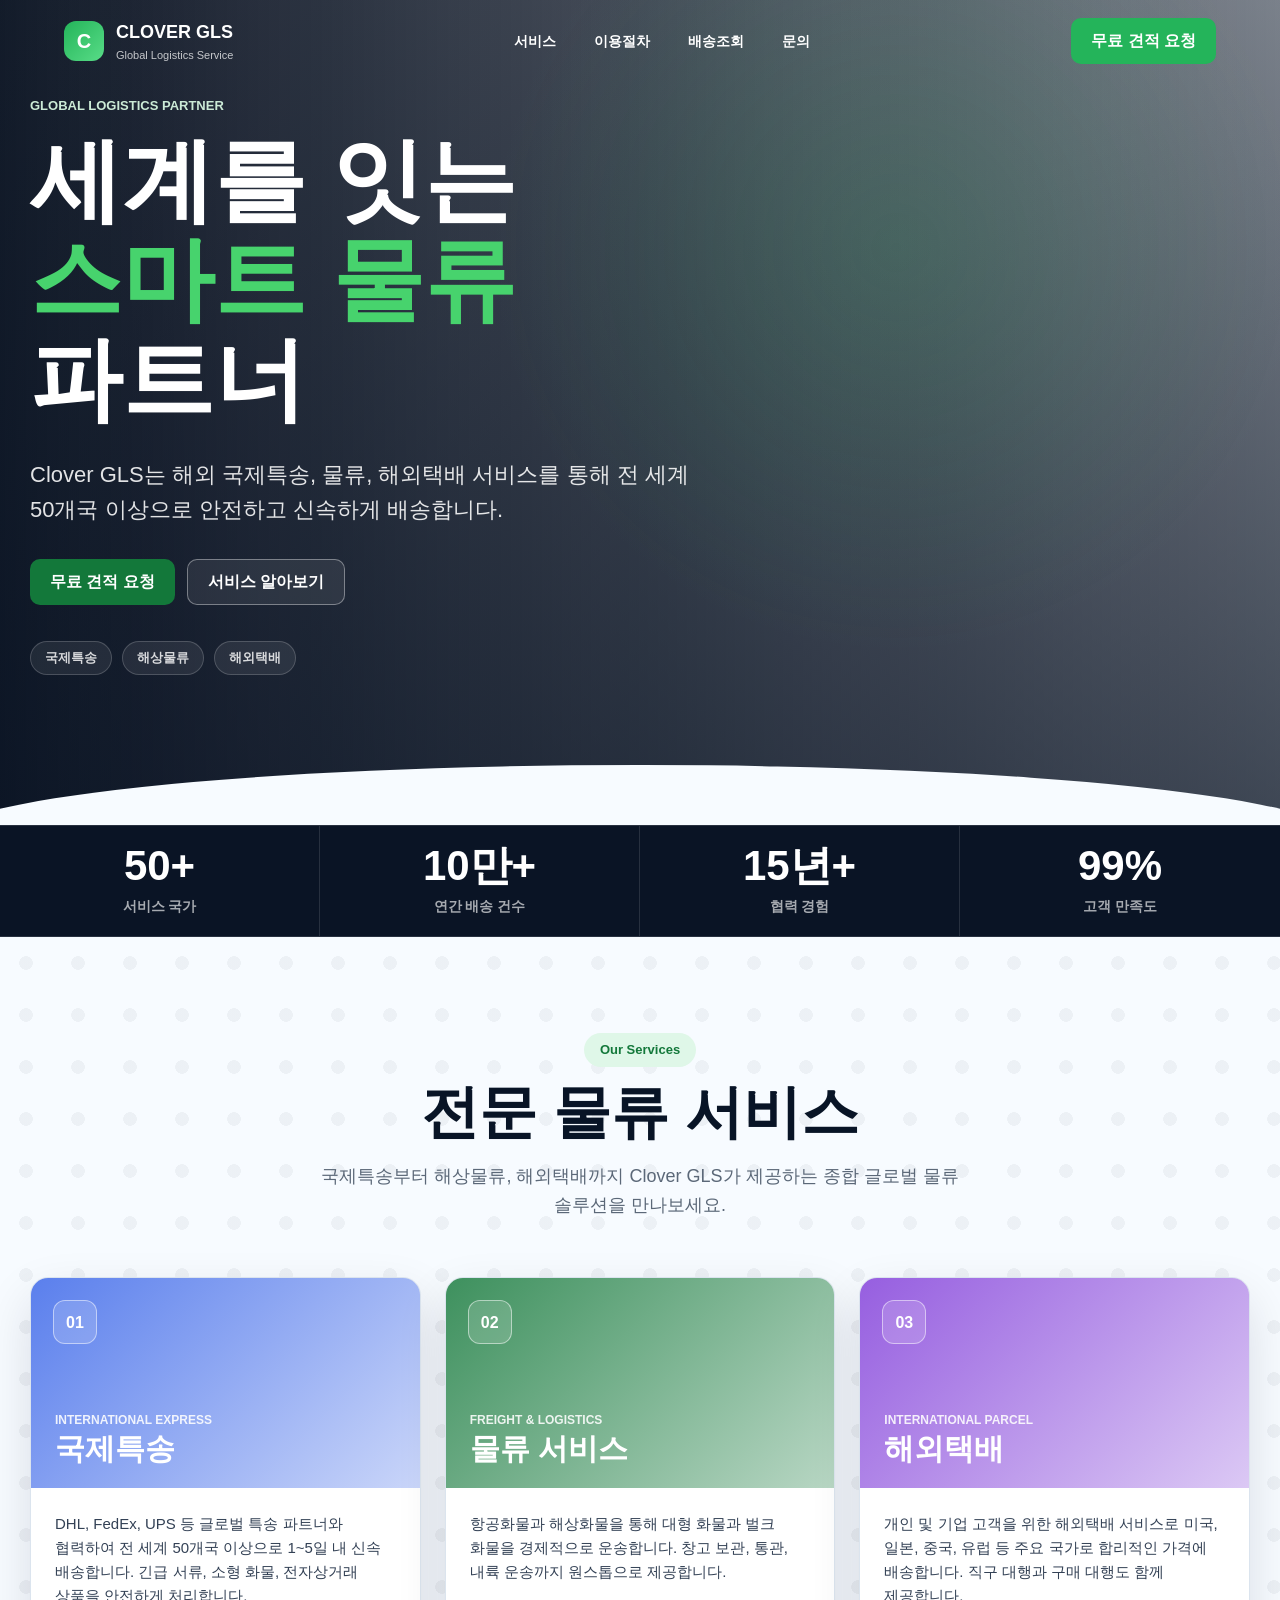
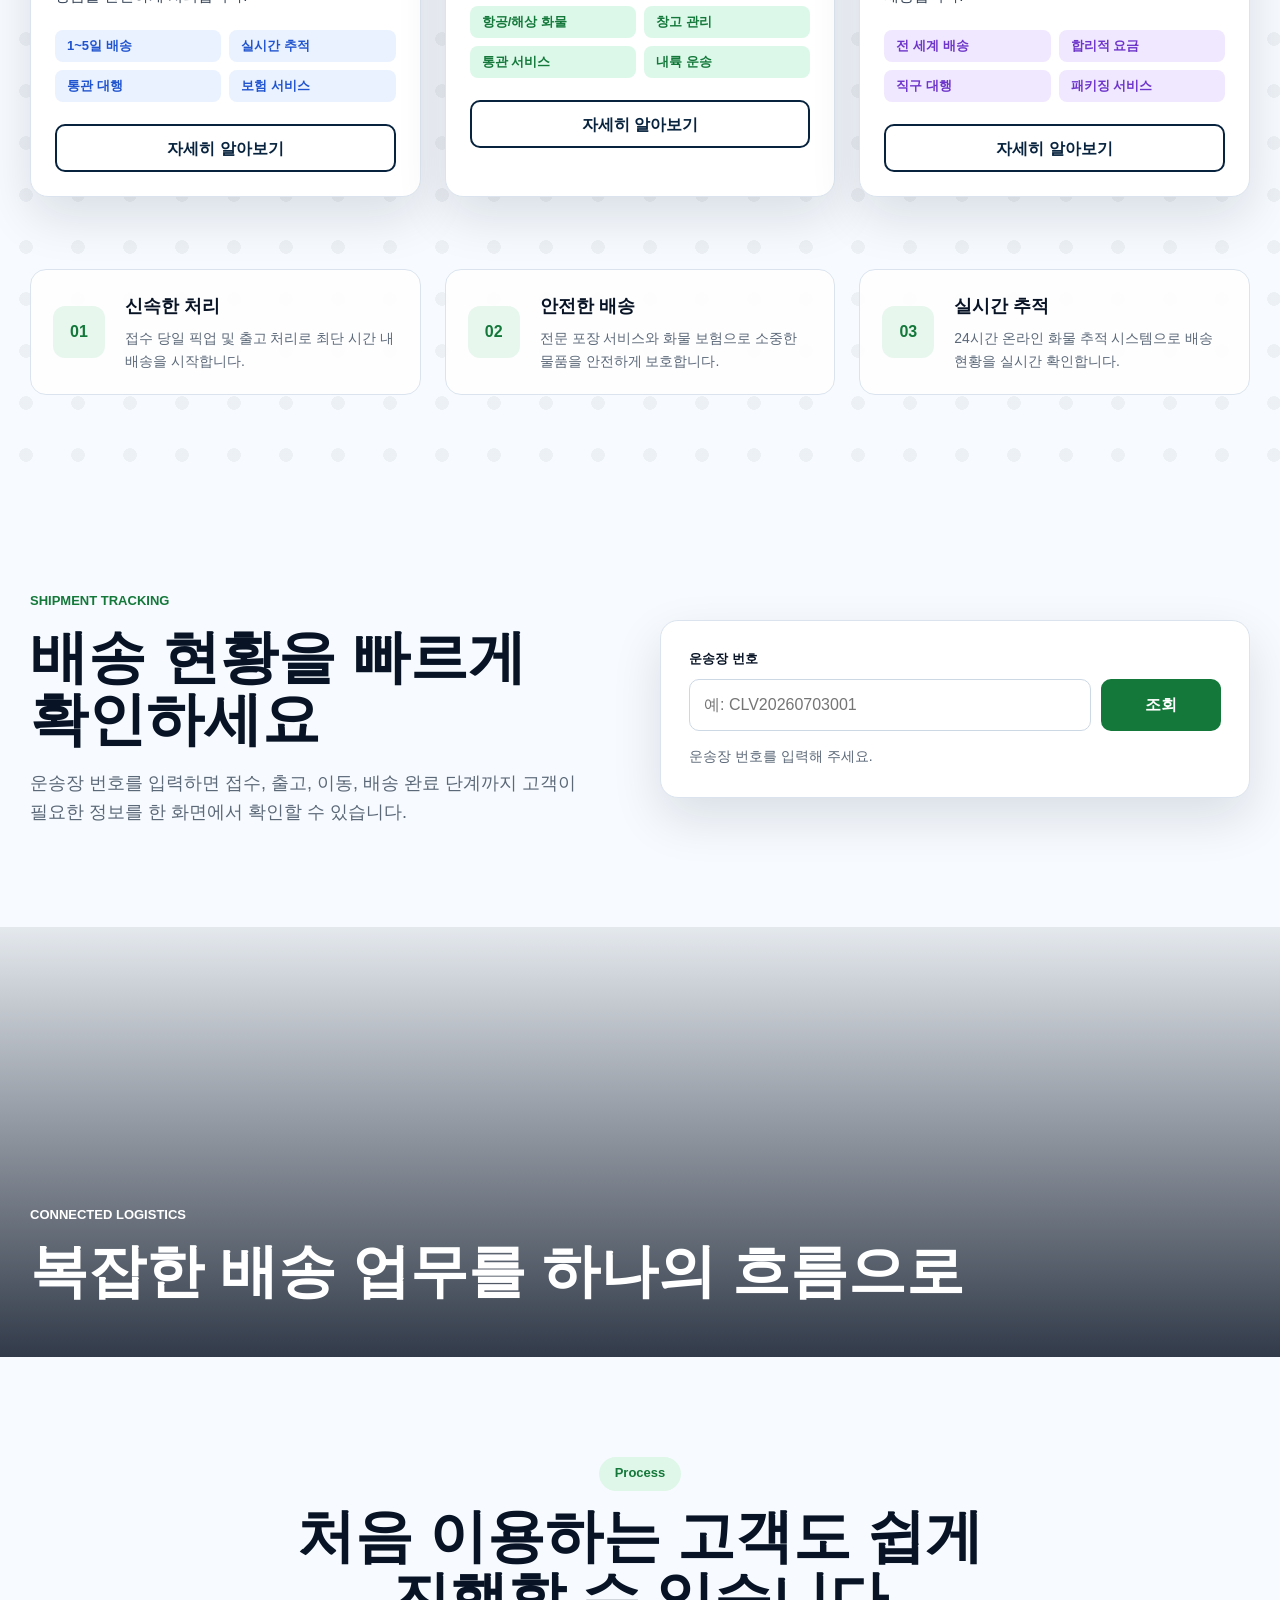
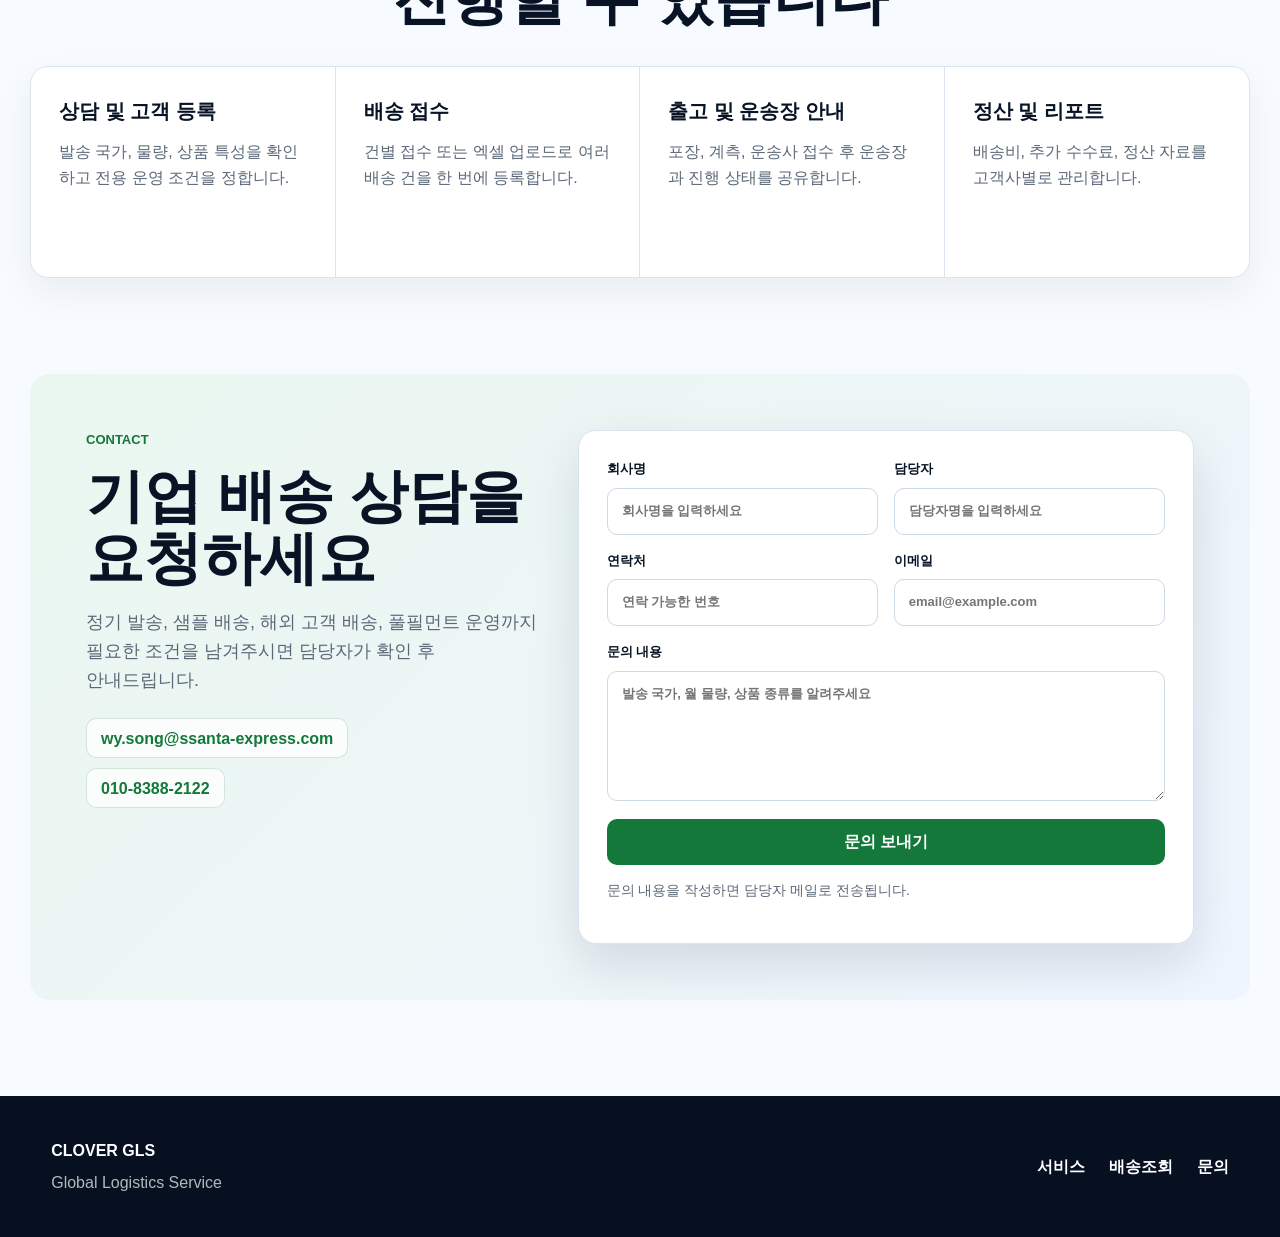
==== commit 553bdab6: "Add files via upload" ====
--- a/index.html
+++ b/index.html
@@ -241,7 +241,16 @@
           <a href="tel:01083882122">010-8388-2122</a>
         </div>
       </div>
-      <form class="quote-form" data-quote-form>
+      <form
+        class="quote-form"
+        data-quote-form
+        action="https://formsubmit.co/wy.song@ssanta-express.com"
+        method="POST"
+      >
+        <input type="hidden" name="_subject" value="[CLOVER GLS] 홈페이지 문의">
+        <input type="hidden" name="_template" value="table">
+        <input type="hidden" name="_captcha" value="false">
+        <input type="hidden" name="_next" value="https://dnjsdbf666-cloud.github.io/clovergls-site/thanks.html">
         <div class="form-grid">
           <label>
             회사명
@@ -265,7 +274,7 @@
           </label>
         </div>
         <button type="submit">문의 보내기</button>
-        <p class="form-note" data-quote-result>문의 내용을 작성하면 담당자 메일 또는 문자로 보낼 수 있습니다.</p>
+        <p class="form-note" data-quote-result>문의 내용을 작성하면 담당자 메일로 전송됩니다.</p>
         <div class="form-actions-inline" data-quote-actions hidden></div>
       </form>
     </section>
--- a/styles.css
+++ b/styles.css
@@ -764,6 +764,37 @@
   font-weight: 800;
 }
 
+.thanks-page {
+  min-height: 100vh;
+  display: grid;
+  place-items: center;
+  padding: 24px;
+  background:
+    linear-gradient(135deg, rgba(6, 16, 33, 0.86), rgba(6, 16, 33, 0.58)),
+    url("https://images.unsplash.com/photo-1494412519320-aa613dfb7738?auto=format&fit=crop&w=1800&q=85") center / cover;
+}
+
+.thanks-card {
+  width: min(560px, 100%);
+  border: 1px solid rgba(255, 255, 255, 0.22);
+  border-radius: 22px;
+  padding: clamp(28px, 5vw, 48px);
+  background: rgba(255, 255, 255, 0.94);
+  box-shadow: var(--shadow);
+}
+
+.thanks-card h1 {
+  margin: 14px 0 0;
+  font-size: clamp(34px, 7vw, 52px);
+  line-height: 1.08;
+}
+
+.thanks-card p:not(.pill-title) {
+  margin: 18px 0 28px;
+  color: var(--muted);
+  word-break: keep-all;
+}
+
 @media (max-width: 1080px) {
   .service-grid.premium,
   .benefit-grid,
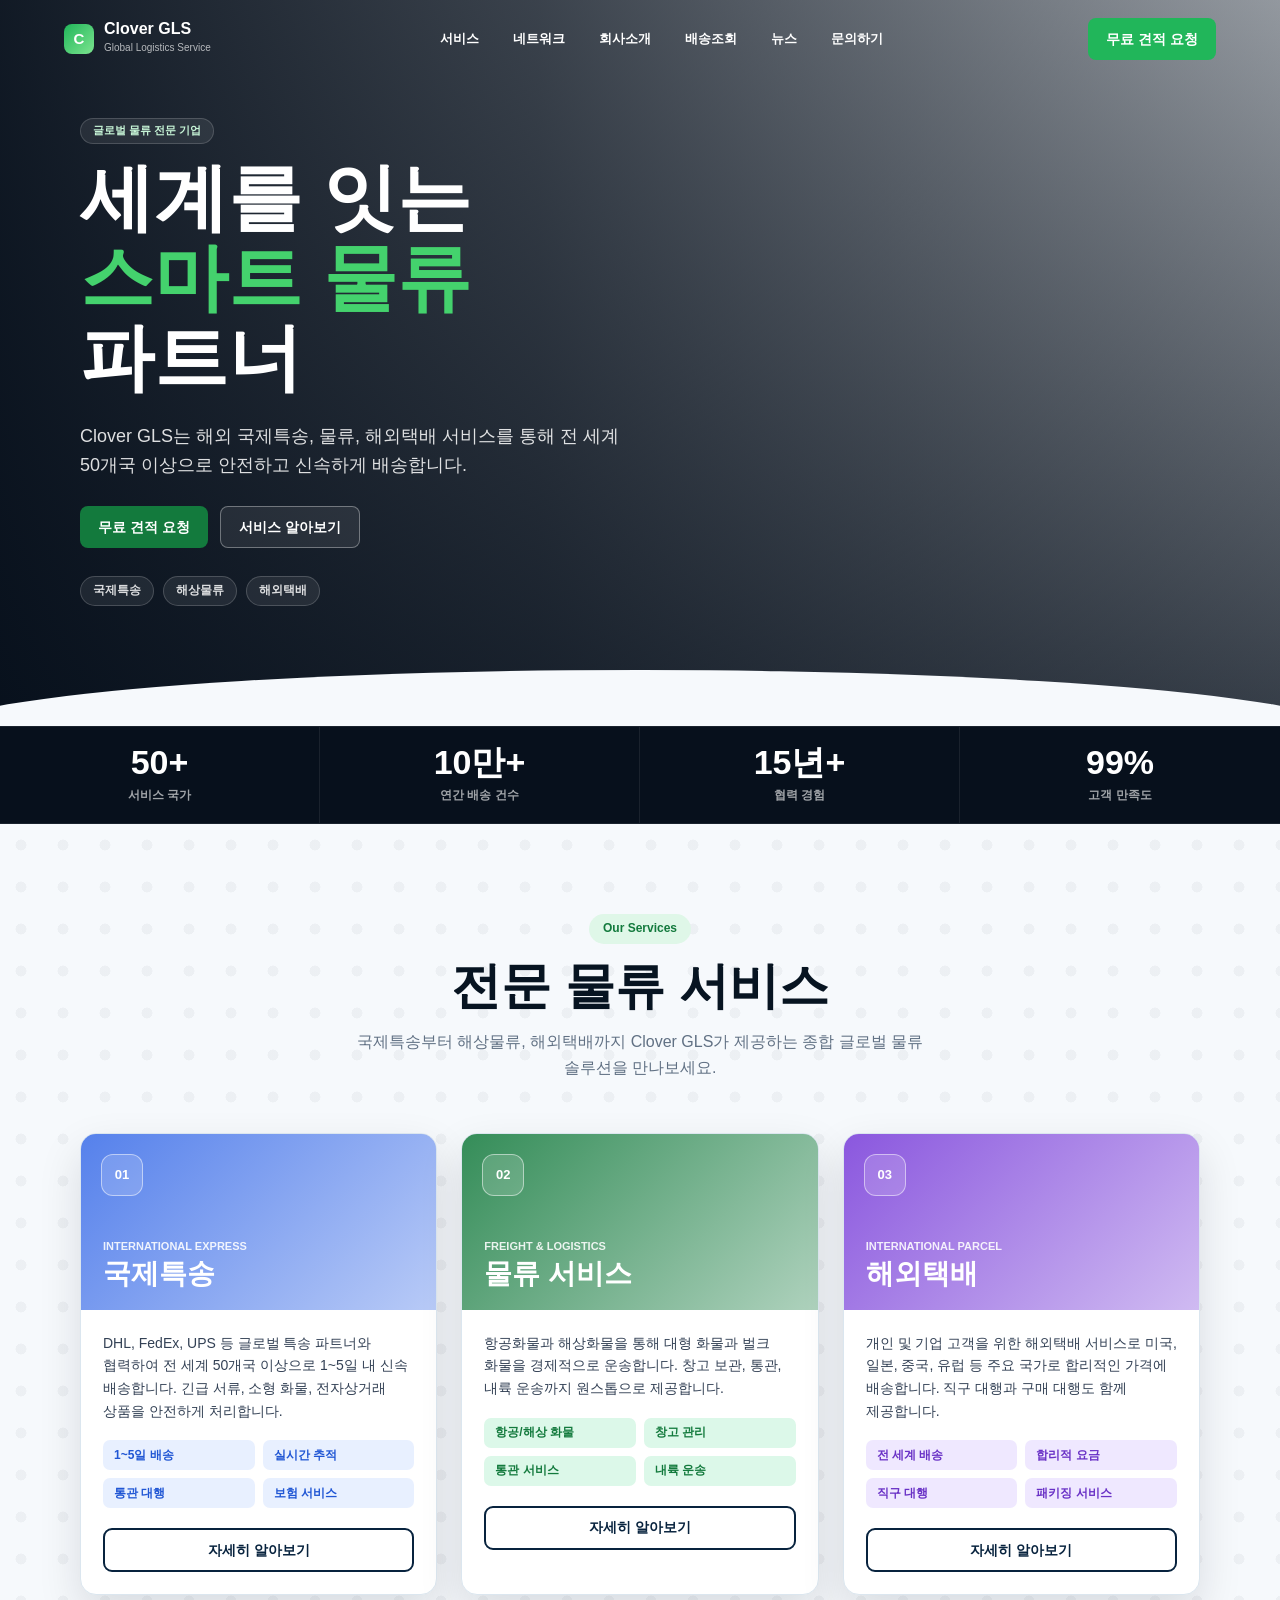
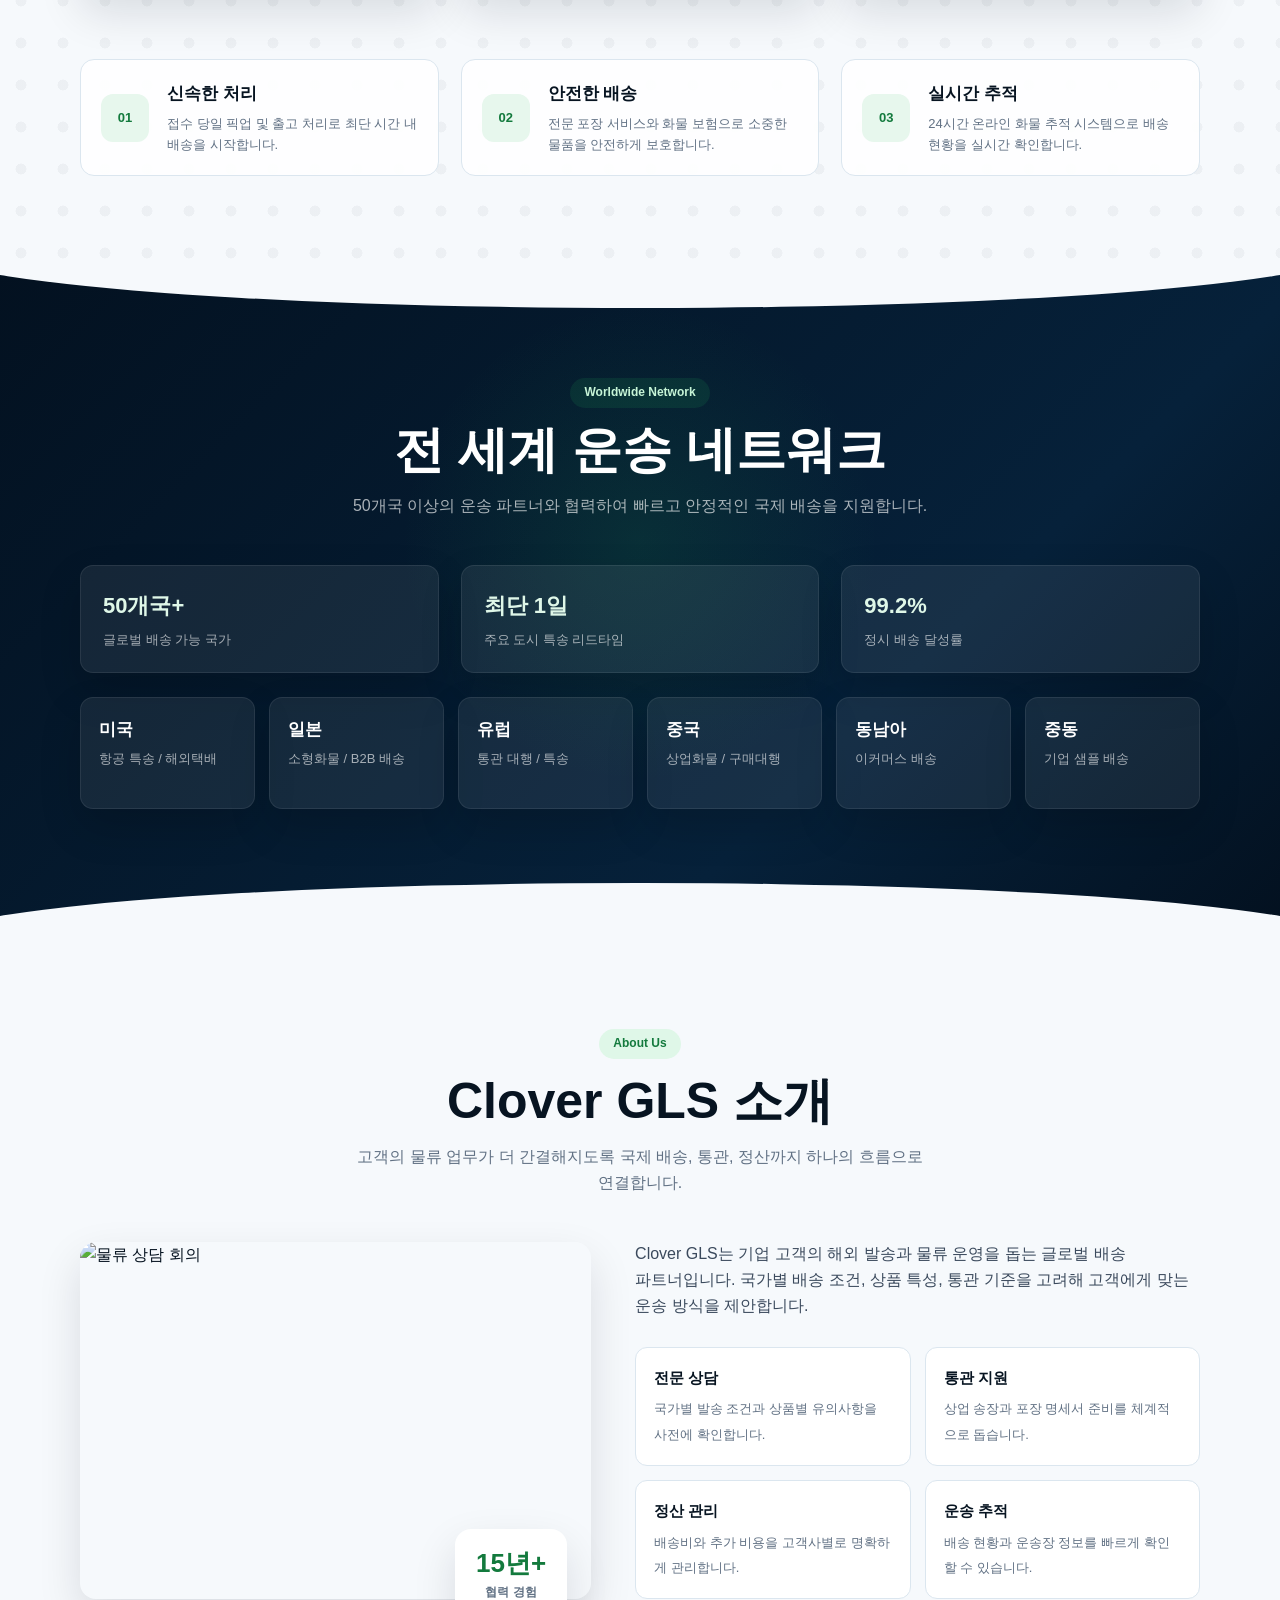
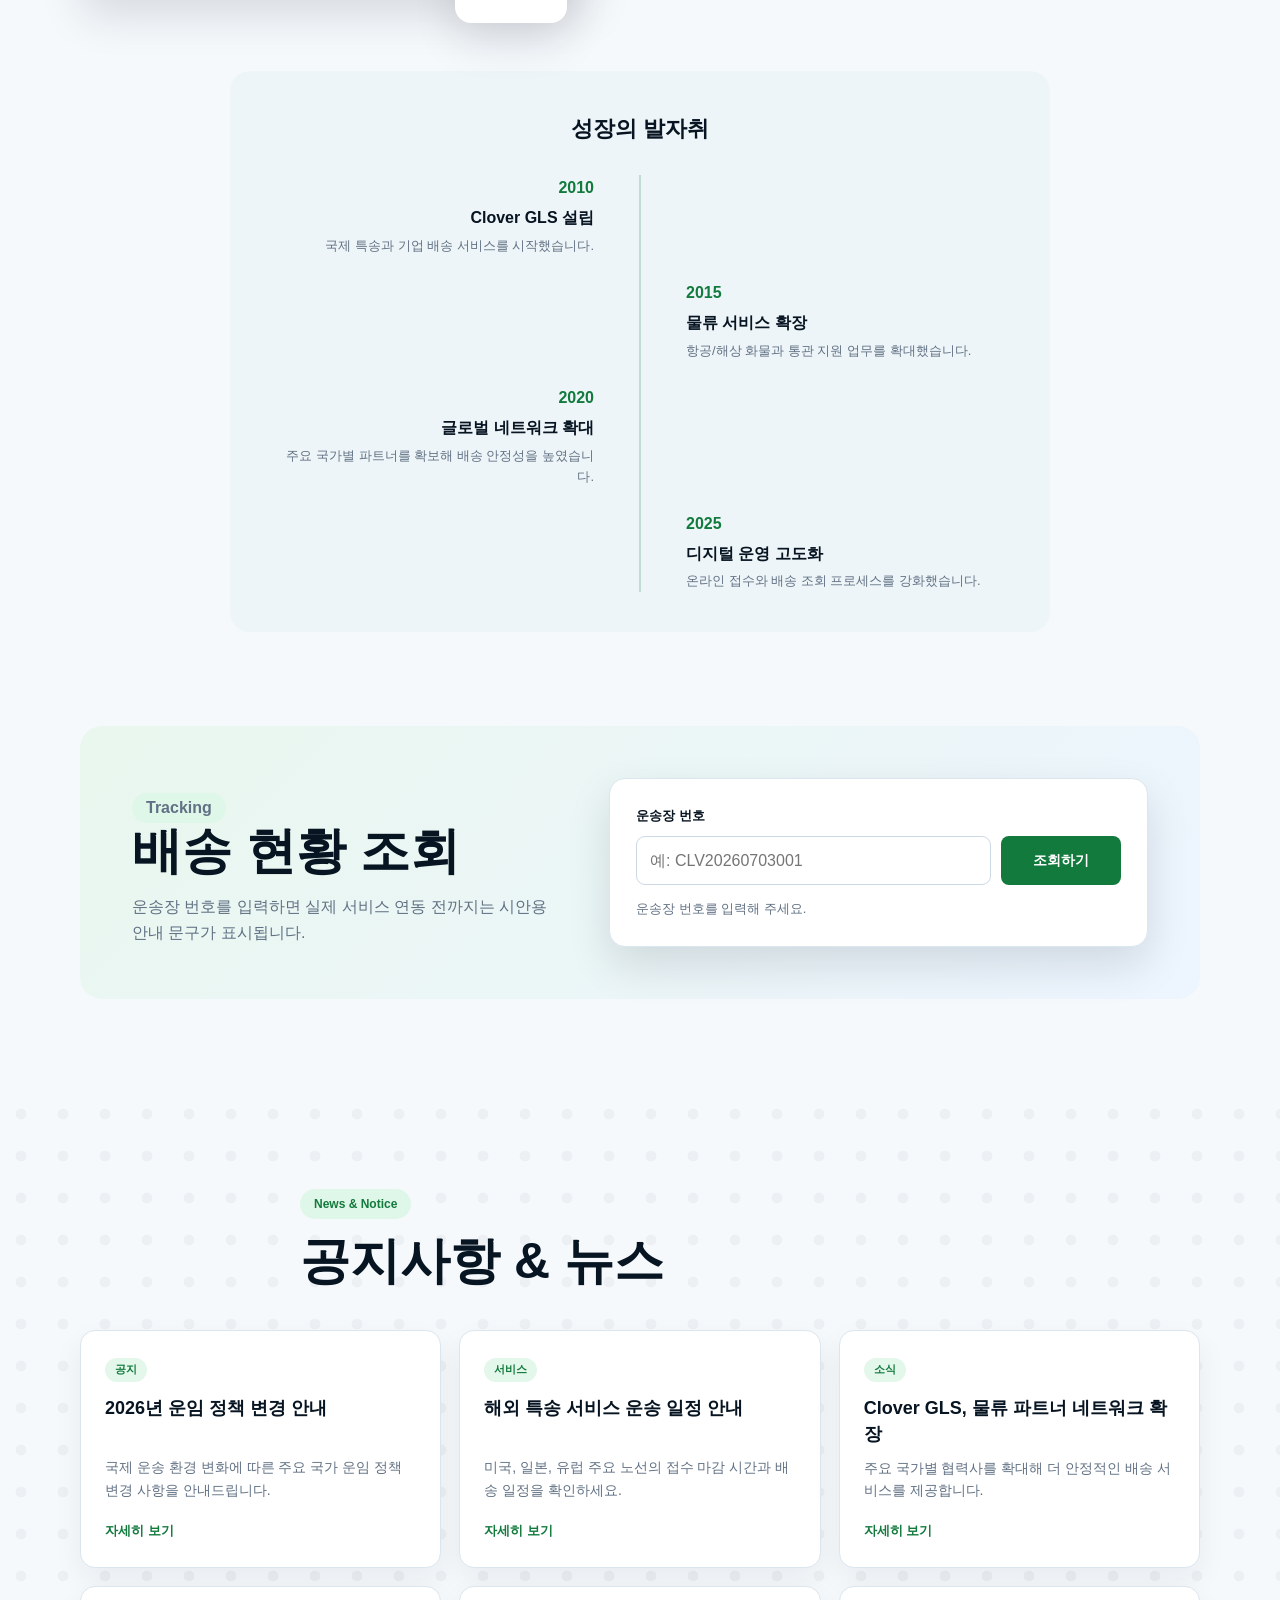
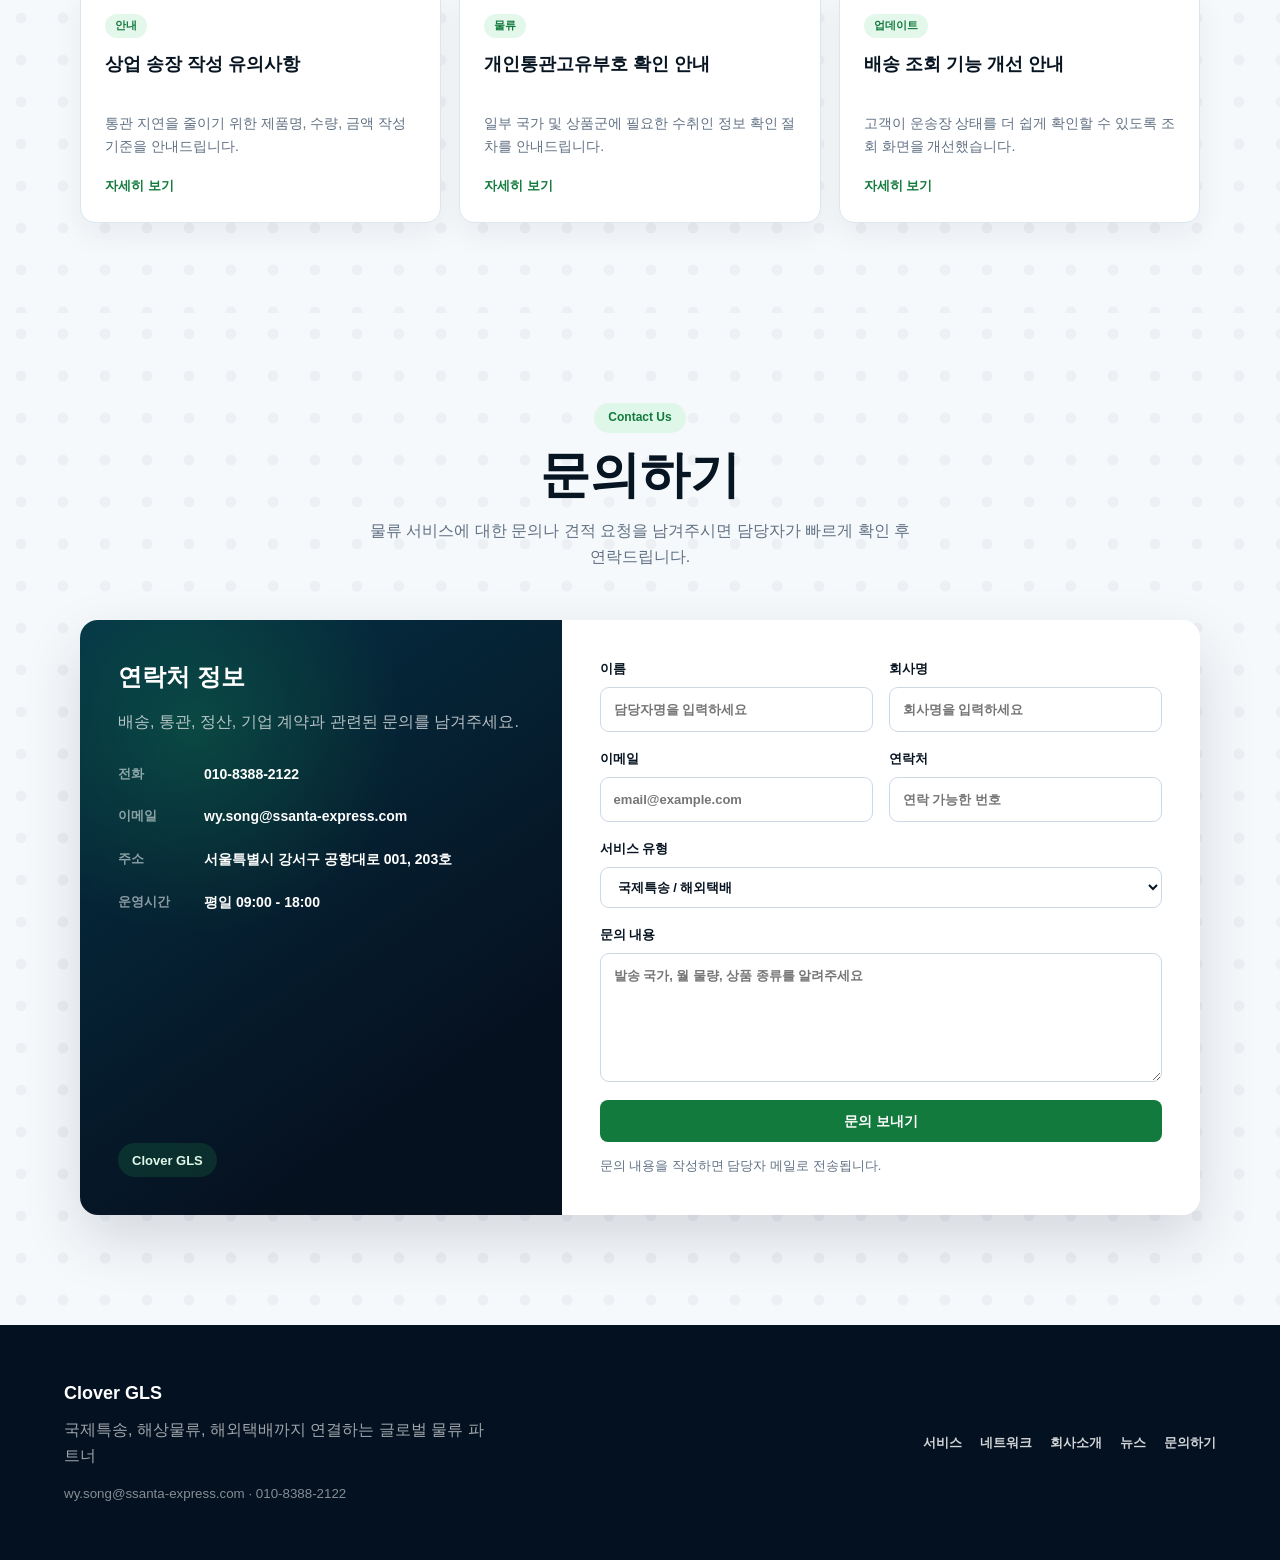
==== commit 3490f89a: "Add files via upload" ====
--- a/index.html
+++ b/index.html
@@ -6,6 +6,7 @@
   <title>CLOVER GLS | 스마트 물류 파트너</title>
   <meta name="description" content="CLOVER GLS 국제특송, 해상물류, 해외택배, 기업 배송 관리 서비스">
   <link rel="preconnect" href="https://images.unsplash.com">
+  <link rel="stylesheet" href="https://cdn.jsdelivr.net/gh/orioncactus/pretendard/dist/web/static/pretendard.css">
   <link rel="stylesheet" href="./styles.css">
 </head>
 <body>
@@ -13,24 +14,25 @@
     <a class="brand" href="#top" aria-label="CLOVER GLS 홈">
       <span class="brand-mark">C</span>
       <span>
-        <strong>CLOVER GLS</strong>
+        <strong>Clover GLS</strong>
         <small>Global Logistics Service</small>
       </span>
     </a>
     <nav class="nav-links" aria-label="주요 메뉴">
       <a href="#services">서비스</a>
-      <a href="#process">이용절차</a>
+      <a href="#network">네트워크</a>
+      <a href="#about">회사소개</a>
       <a href="#tracking">배송조회</a>
-      <a href="#contact">문의</a>
+      <a href="#news">뉴스</a>
+      <a href="#contact">문의하기</a>
     </nav>
     <a class="nav-cta" href="#contact">무료 견적 요청</a>
   </header>
 
   <main id="top">
     <section class="hero" aria-labelledby="hero-title">
-      <div class="hero-overlay"></div>
       <div class="hero-inner">
-        <p class="hero-kicker">GLOBAL LOGISTICS PARTNER</p>
+        <p class="hero-kicker">글로벌 물류 전문 기업</p>
         <h1 id="hero-title">
           세계를 잇는<br>
           <span>스마트 물류</span><br>
@@ -177,119 +179,281 @@
       </div>
     </section>
 
-    <section class="section split" id="tracking">
-      <div class="section-copy">
-        <p class="eyebrow dark">SHIPMENT TRACKING</p>
-        <h2>배송 현황을 빠르게 확인하세요</h2>
+    <section class="network-section" id="network">
+      <div class="section-heading centered inverse">
+        <p class="pill-title dark">Worldwide Network</p>
+        <h2>전 세계 운송 네트워크</h2>
         <p>
-          운송장 번호를 입력하면 접수, 출고, 이동, 배송 완료 단계까지
-          고객이 필요한 정보를 한 화면에서 확인할 수 있습니다.
+          50개국 이상의 운송 파트너와 협력하여 빠르고 안정적인 국제 배송을 지원합니다.
         </p>
+      </div>
+      <div class="network-metrics">
+        <article>
+          <strong>50개국+</strong>
+          <span>글로벌 배송 가능 국가</span>
+        </article>
+        <article>
+          <strong>최단 1일</strong>
+          <span>주요 도시 특송 리드타임</span>
+        </article>
+        <article>
+          <strong>99.2%</strong>
+          <span>정시 배송 달성률</span>
+        </article>
+      </div>
+      <div class="country-grid" aria-label="주요 운송 국가">
+        <article>
+          <span>미국</span>
+          <small>항공 특송 / 해외택배</small>
+        </article>
+        <article>
+          <span>일본</span>
+          <small>소형화물 / B2B 배송</small>
+        </article>
+        <article>
+          <span>유럽</span>
+          <small>통관 대행 / 특송</small>
+        </article>
+        <article>
+          <span>중국</span>
+          <small>상업화물 / 구매대행</small>
+        </article>
+        <article>
+          <span>동남아</span>
+          <small>이커머스 배송</small>
+        </article>
+        <article>
+          <span>중동</span>
+          <small>기업 샘플 배송</small>
+        </article>
+      </div>
+    </section>
+
+    <section class="section about-section" id="about">
+      <div class="section-heading centered">
+        <p class="pill-title">About Us</p>
+        <h2>Clover GLS 소개</h2>
+        <p>
+          고객의 물류 업무가 더 간결해지도록 국제 배송, 통관, 정산까지 하나의 흐름으로 연결합니다.
+        </p>
+      </div>
+      <div class="about-layout">
+        <figure class="about-photo">
+          <img src="https://images.unsplash.com/photo-1556761175-b413da4baf72?auto=format&fit=crop&w=1000&q=85" alt="물류 상담 회의">
+          <figcaption>
+            <strong>15년+</strong>
+            <span>협력 경험</span>
+          </figcaption>
+        </figure>
+        <div class="about-copy">
+          <p>
+            Clover GLS는 기업 고객의 해외 발송과 물류 운영을 돕는 글로벌 배송 파트너입니다.
+            국가별 배송 조건, 상품 특성, 통관 기준을 고려해 고객에게 맞는 운송 방식을 제안합니다.
+          </p>
+          <div class="about-points">
+            <article>
+              <strong>전문 상담</strong>
+              <span>국가별 발송 조건과 상품별 유의사항을 사전에 확인합니다.</span>
+            </article>
+            <article>
+              <strong>통관 지원</strong>
+              <span>상업 송장과 포장 명세서 준비를 체계적으로 돕습니다.</span>
+            </article>
+            <article>
+              <strong>정산 관리</strong>
+              <span>배송비와 추가 비용을 고객사별로 명확하게 관리합니다.</span>
+            </article>
+            <article>
+              <strong>운송 추적</strong>
+              <span>배송 현황과 운송장 정보를 빠르게 확인할 수 있습니다.</span>
+            </article>
+          </div>
+        </div>
+      </div>
+
+      <div class="timeline" aria-label="성장의 발자취">
+        <h3>성장의 발자취</h3>
+        <ol>
+          <li>
+            <time>2010</time>
+            <strong>Clover GLS 설립</strong>
+            <span>국제 특송과 기업 배송 서비스를 시작했습니다.</span>
+          </li>
+          <li>
+            <time>2015</time>
+            <strong>물류 서비스 확장</strong>
+            <span>항공/해상 화물과 통관 지원 업무를 확대했습니다.</span>
+          </li>
+          <li>
+            <time>2020</time>
+            <strong>글로벌 네트워크 확대</strong>
+            <span>주요 국가별 파트너를 확보해 배송 안정성을 높였습니다.</span>
+          </li>
+          <li>
+            <time>2025</time>
+            <strong>디지털 운영 고도화</strong>
+            <span>온라인 접수와 배송 조회 프로세스를 강화했습니다.</span>
+          </li>
+        </ol>
+      </div>
+    </section>
+
+    <section class="section tracking-section" id="tracking">
+      <div class="tracking-copy">
+        <p class="pill-title">Tracking</p>
+        <h2>배송 현황 조회</h2>
+        <p>운송장 번호를 입력하면 실제 서비스 연동 전까지는 시안용 안내 문구가 표시됩니다.</p>
       </div>
       <form class="tracking-box" data-tracking-form>
         <label for="trackingNo">운송장 번호</label>
         <div class="tracking-row">
           <input id="trackingNo" name="trackingNo" placeholder="예: CLV20260703001" autocomplete="off">
-          <button type="submit">조회</button>
+          <button type="submit">조회하기</button>
         </div>
         <p class="tracking-result" data-tracking-result>운송장 번호를 입력해 주세요.</p>
       </form>
     </section>
 
-    <section class="wide-photo" aria-label="물류 운영 이미지">
-      <div class="wide-photo-text">
-        <p class="eyebrow">CONNECTED LOGISTICS</p>
-        <h2>복잡한 배송 업무를 하나의 흐름으로</h2>
-      </div>
-    </section>
-
-    <section class="section" id="process">
+    <section class="news-section" id="news">
+      <div class="section-heading">
+        <p class="pill-title">News & Notice</p>
+        <h2>공지사항 & 뉴스</h2>
+      </div>
+      <div class="news-grid">
+        <article>
+          <small>공지</small>
+          <h3>2026년 운임 정책 변경 안내</h3>
+          <p>국제 운송 환경 변화에 따른 주요 국가 운임 정책 변경 사항을 안내드립니다.</p>
+          <span>자세히 보기</span>
+        </article>
+        <article>
+          <small>서비스</small>
+          <h3>해외 특송 서비스 운송 일정 안내</h3>
+          <p>미국, 일본, 유럽 주요 노선의 접수 마감 시간과 배송 일정을 확인하세요.</p>
+          <span>자세히 보기</span>
+        </article>
+        <article>
+          <small>소식</small>
+          <h3>Clover GLS, 물류 파트너 네트워크 확장</h3>
+          <p>주요 국가별 협력사를 확대해 더 안정적인 배송 서비스를 제공합니다.</p>
+          <span>자세히 보기</span>
+        </article>
+        <article>
+          <small>안내</small>
+          <h3>상업 송장 작성 유의사항</h3>
+          <p>통관 지연을 줄이기 위한 제품명, 수량, 금액 작성 기준을 안내드립니다.</p>
+          <span>자세히 보기</span>
+        </article>
+        <article>
+          <small>물류</small>
+          <h3>개인통관고유부호 확인 안내</h3>
+          <p>일부 국가 및 상품군에 필요한 수취인 정보 확인 절차를 안내드립니다.</p>
+          <span>자세히 보기</span>
+        </article>
+        <article>
+          <small>업데이트</small>
+          <h3>배송 조회 기능 개선 안내</h3>
+          <p>고객이 운송장 상태를 더 쉽게 확인할 수 있도록 조회 화면을 개선했습니다.</p>
+          <span>자세히 보기</span>
+        </article>
+      </div>
+    </section>
+
+    <section class="section contact-section" id="contact">
       <div class="section-heading centered">
-        <p class="pill-title">Process</p>
-        <h2>처음 이용하는 고객도 쉽게 진행할 수 있습니다</h2>
-      </div>
-      <ol class="process-list">
-        <li>
-          <strong>상담 및 고객 등록</strong>
-          <span>발송 국가, 물량, 상품 특성을 확인하고 전용 운영 조건을 정합니다.</span>
-        </li>
-        <li>
-          <strong>배송 접수</strong>
-          <span>건별 접수 또는 엑셀 업로드로 여러 배송 건을 한 번에 등록합니다.</span>
-        </li>
-        <li>
-          <strong>출고 및 운송장 안내</strong>
-          <span>포장, 계측, 운송사 접수 후 운송장과 진행 상태를 공유합니다.</span>
-        </li>
-        <li>
-          <strong>정산 및 리포트</strong>
-          <span>배송비, 추가 수수료, 정산 자료를 고객사별로 관리합니다.</span>
-        </li>
-      </ol>
-    </section>
-
-    <section class="section quote-section" id="contact">
-      <div class="quote-copy">
-        <p class="eyebrow dark">CONTACT</p>
-        <h2>기업 배송 상담을 요청하세요</h2>
+        <p class="pill-title">Contact Us</p>
+        <h2>문의하기</h2>
         <p>
-          정기 발송, 샘플 배송, 해외 고객 배송, 풀필먼트 운영까지
-          필요한 조건을 남겨주시면 담당자가 확인 후 안내드립니다.
+          물류 서비스에 대한 문의나 견적 요청을 남겨주시면 담당자가 빠르게 확인 후 연락드립니다.
         </p>
-        <div class="contact-direct">
-          <a href="mailto:wy.song@ssanta-express.com">wy.song@ssanta-express.com</a>
-          <a href="tel:01083882122">010-8388-2122</a>
-        </div>
-      </div>
-      <form
-        class="quote-form"
-        data-quote-form
-        action="https://formsubmit.co/wy.song@ssanta-express.com"
-        method="POST"
-      >
-        <input type="hidden" name="_subject" value="[CLOVER GLS] 홈페이지 문의">
-        <input type="hidden" name="_template" value="table">
-        <input type="hidden" name="_captcha" value="false">
-        <input type="hidden" name="_next" value="https://dnjsdbf666-cloud.github.io/clovergls-site/thanks.html">
-        <div class="form-grid">
-          <label>
-            회사명
-            <input name="company" placeholder="회사명을 입력하세요" required>
-          </label>
-          <label>
-            담당자
-            <input name="name" placeholder="담당자명을 입력하세요" required>
-          </label>
-          <label>
-            연락처
-            <input name="phone" placeholder="연락 가능한 번호">
-          </label>
-          <label>
-            이메일
-            <input name="email" type="email" placeholder="email@example.com">
-          </label>
-          <label class="wide">
-            문의 내용
-            <textarea name="message" rows="5" placeholder="발송 국가, 월 물량, 상품 종류를 알려주세요"></textarea>
-          </label>
-        </div>
-        <button type="submit">문의 보내기</button>
-        <p class="form-note" data-quote-result>문의 내용을 작성하면 담당자 메일로 전송됩니다.</p>
-        <div class="form-actions-inline" data-quote-actions hidden></div>
-      </form>
+      </div>
+
+      <div class="contact-card">
+        <aside class="contact-panel">
+          <h3>연락처 정보</h3>
+          <p>배송, 통관, 정산, 기업 계약과 관련된 문의를 남겨주세요.</p>
+          <dl>
+            <div>
+              <dt>전화</dt>
+              <dd><a href="tel:01083882122">010-8388-2122</a></dd>
+            </div>
+            <div>
+              <dt>이메일</dt>
+              <dd><a href="mailto:wy.song@ssanta-express.com">wy.song@ssanta-express.com</a></dd>
+            </div>
+            <div>
+              <dt>주소</dt>
+              <dd>서울특별시 강서구 공항대로 001, 203호</dd>
+            </div>
+            <div>
+              <dt>운영시간</dt>
+              <dd>평일 09:00 - 18:00</dd>
+            </div>
+          </dl>
+          <strong class="contact-logo">Clover GLS</strong>
+        </aside>
+
+        <form
+          class="quote-form"
+          data-quote-form
+          action="https://formsubmit.co/wy.song@ssanta-express.com"
+          method="POST"
+        >
+          <input type="hidden" name="_subject" value="[CLOVER GLS] 홈페이지 문의">
+          <input type="hidden" name="_template" value="table">
+          <input type="hidden" name="_captcha" value="false">
+          <input type="hidden" name="_next" value="https://dnjsdbf666-cloud.github.io/clovergls-site/thanks.html">
+          <div class="form-grid">
+            <label>
+              이름
+              <input name="name" placeholder="담당자명을 입력하세요" required>
+            </label>
+            <label>
+              회사명
+              <input name="company" placeholder="회사명을 입력하세요" required>
+            </label>
+            <label>
+              이메일
+              <input name="email" type="email" placeholder="email@example.com">
+            </label>
+            <label>
+              연락처
+              <input name="phone" placeholder="연락 가능한 번호">
+            </label>
+            <label class="wide">
+              서비스 유형
+              <select name="service">
+                <option>국제특송 / 해외택배</option>
+                <option>항공/해상 물류</option>
+                <option>기업 정기 발송</option>
+                <option>기타 문의</option>
+              </select>
+            </label>
+            <label class="wide">
+              문의 내용
+              <textarea name="message" rows="5" placeholder="발송 국가, 월 물량, 상품 종류를 알려주세요"></textarea>
+            </label>
+          </div>
+          <button type="submit">문의 보내기</button>
+          <p class="form-note" data-quote-result>문의 내용을 작성하면 담당자 메일로 전송됩니다.</p>
+        </form>
+      </div>
     </section>
   </main>
 
   <footer class="footer">
     <div>
-      <strong>CLOVER GLS</strong>
-      <p>Global Logistics Service</p>
+      <strong>Clover GLS</strong>
+      <p>국제특송, 해상물류, 해외택배까지 연결하는 글로벌 물류 파트너</p>
+      <small>wy.song@ssanta-express.com · 010-8388-2122</small>
     </div>
-    <div class="footer-links">
+    <nav class="footer-links" aria-label="하단 메뉴">
       <a href="#services">서비스</a>
-      <a href="#tracking">배송조회</a>
-      <a href="#contact">문의</a>
-    </div>
+      <a href="#network">네트워크</a>
+      <a href="#about">회사소개</a>
+      <a href="#news">뉴스</a>
+      <a href="#contact">문의하기</a>
+    </nav>
   </footer>
 
   <script src="./app.js"></script>
--- a/styles.css
+++ b/styles.css
@@ -1,16 +1,16 @@
 :root {
-  --navy: #061021;
-  --navy-2: #0a1830;
-  --ink: #081426;
-  --muted: #5b6878;
-  --line: #dbe4ee;
+  --navy: #031120;
+  --navy-2: #071a2d;
+  --ink: #071421;
+  --muted: #617184;
+  --line: #dbe6ef;
   --paper: #ffffff;
-  --soft: #f4f8fc;
-  --green: #24b45a;
-  --green-dark: #13783a;
-  --blue: #315fe8;
-  --purple: #7f3bd9;
-  --shadow: 0 20px 50px rgba(8, 20, 38, 0.12);
+  --soft: #f6f9fc;
+  --green: #21b65a;
+  --green-dark: #137a3d;
+  --blue: #2f65e7;
+  --purple: #7437d8;
+  --shadow: 0 18px 44px rgba(6, 17, 32, 0.12);
 }
 
 * {
@@ -24,9 +24,9 @@
 body {
   margin: 0;
   color: var(--ink);
-  background: #f7fbff;
-  font-family: "Pretendard", "Noto Sans KR", "Apple SD Gothic Neo", Arial, sans-serif;
-  line-height: 1.6;
+  background: var(--soft);
+  font-family: "Pretendard", "Pretendard Variable", "Noto Sans KR", "Apple SD Gothic Neo", Arial, sans-serif;
+  line-height: 1.62;
 }
 
 a {
@@ -36,7 +36,8 @@
 
 button,
 input,
-textarea {
+textarea,
+select {
   font: inherit;
 }
 
@@ -45,39 +46,39 @@
   top: 0;
   left: 0;
   right: 0;
-  z-index: 20;
+  z-index: 30;
   display: flex;
   align-items: center;
   justify-content: space-between;
-  gap: 24px;
-  padding: 18px clamp(18px, 5vw, 76px);
+  gap: 22px;
+  padding: 18px clamp(18px, 5vw, 72px);
   color: #ffffff;
   transition: background 180ms ease, box-shadow 180ms ease, color 180ms ease;
 }
 
 .site-header.is-scrolled {
   color: var(--ink);
-  background: rgba(255, 255, 255, 0.94);
-  box-shadow: 0 10px 30px rgba(6, 16, 33, 0.1);
-  backdrop-filter: blur(12px);
+  background: rgba(255, 255, 255, 0.95);
+  box-shadow: 0 12px 34px rgba(6, 17, 32, 0.1);
+  backdrop-filter: blur(14px);
 }
 
 .brand {
   display: inline-flex;
   align-items: center;
-  gap: 12px;
-  min-width: 188px;
+  gap: 10px;
+  min-width: 170px;
 }
 
 .brand-mark {
   display: grid;
-  width: 40px;
-  height: 40px;
+  width: 30px;
+  height: 30px;
   place-items: center;
-  border-radius: 12px;
-  background: linear-gradient(135deg, var(--green), #58dc87);
-  color: #ffffff;
-  font-size: 20px;
+  border-radius: 8px;
+  color: #ffffff;
+  background: linear-gradient(135deg, var(--green), #7ce48f);
+  font-size: 15px;
   font-weight: 900;
 }
 
@@ -87,35 +88,35 @@
 }
 
 .brand strong {
-  font-size: 18px;
-  font-weight: 900;
-  letter-spacing: 0;
+  font-size: 16px;
+  font-weight: 900;
+  line-height: 1;
 }
 
 .brand small {
-  color: currentColor;
-  font-size: 11px;
-  opacity: 0.74;
+  margin-top: 3px;
+  font-size: 10px;
+  opacity: 0.68;
 }
 
 .nav-links {
   display: flex;
   align-items: center;
-  gap: clamp(16px, 3vw, 38px);
-  font-size: 14px;
+  gap: clamp(16px, 2.7vw, 34px);
+  font-size: 13px;
   font-weight: 800;
 }
 
 .nav-links a {
   position: relative;
-  padding: 8px 0;
+  padding: 7px 0;
 }
 
 .nav-links a::after {
   position: absolute;
   left: 0;
   right: 0;
-  bottom: 2px;
+  bottom: 1px;
   height: 2px;
   background: var(--green);
   content: "";
@@ -133,12 +134,13 @@
 .tracking-row button,
 .quote-form button {
   display: inline-flex;
-  min-height: 46px;
+  min-height: 42px;
   align-items: center;
   justify-content: center;
   border: 0;
-  border-radius: 10px;
-  padding: 0 20px;
+  border-radius: 8px;
+  padding: 0 18px;
+  font-size: 14px;
   font-weight: 900;
   cursor: pointer;
 }
@@ -146,79 +148,80 @@
 .nav-cta {
   color: #ffffff;
   background: var(--green);
-}
-
-.site-header.is-scrolled .nav-cta {
-  color: #ffffff;
 }
 
 .hero {
   position: relative;
-  min-height: 760px;
+  min-height: 660px;
   display: flex;
   align-items: center;
   overflow: hidden;
   color: #ffffff;
   background:
-    linear-gradient(90deg, rgba(3, 11, 26, 0.92), rgba(3, 11, 26, 0.72) 42%, rgba(3, 11, 26, 0.42)),
-    url("https://images.unsplash.com/photo-1494412519320-aa613dfb7738?auto=format&fit=crop&w=2200&q=85") center / cover;
+    linear-gradient(90deg, rgba(3, 12, 24, 0.93), rgba(3, 12, 24, 0.72) 42%, rgba(3, 12, 24, 0.28)),
+    linear-gradient(180deg, rgba(3, 12, 24, 0.18), rgba(3, 12, 24, 0.72)),
+    url("https://images.unsplash.com/photo-1494412519320-aa613dfb7738?auto=format&fit=crop&w=2400&q=86") center / cover;
 }
 
 .hero::after {
   position: absolute;
-  left: -5%;
-  right: -5%;
-  bottom: -90px;
-  height: 150px;
+  left: -6%;
+  right: -6%;
+  bottom: -74px;
+  z-index: 1;
+  height: 130px;
   border-radius: 50% 50% 0 0;
-  background: #f7fbff;
+  background: var(--soft);
   content: "";
-}
-
-.hero-overlay {
-  position: absolute;
-  inset: 0;
-  background:
-    radial-gradient(circle at 70% 30%, rgba(36, 180, 90, 0.16), transparent 38%),
-    linear-gradient(180deg, rgba(6, 16, 33, 0.16), rgba(6, 16, 33, 0.6));
 }
 
 .hero-inner {
   position: relative;
   z-index: 2;
-  width: min(1220px, calc(100% - 40px));
+  width: min(1120px, calc(100% - 40px));
   margin: 0 auto;
-  padding: 96px 0 150px;
+  padding: 116px 0 120px;
 }
 
 .hero-kicker,
 .eyebrow,
 .pill-title {
   margin: 0 0 14px;
-  color: #ccebd7;
-  font-size: 13px;
-  font-weight: 900;
-  letter-spacing: 0;
+  color: var(--green);
+  font-size: 13px;
+  font-weight: 900;
+}
+
+.hero-kicker {
+  display: inline-flex;
+  min-height: 26px;
+  align-items: center;
+  border: 1px solid rgba(255, 255, 255, 0.16);
+  border-radius: 999px;
+  padding: 0 12px;
+  color: #c7f5d7;
+  background: rgba(255, 255, 255, 0.08);
+  font-size: 11px;
 }
 
 .hero h1 {
-  margin: 0;
-  max-width: 760px;
-  font-size: clamp(52px, 8vw, 92px);
+  max-width: 520px;
+  margin: 0;
+  font-size: clamp(44px, 6.2vw, 74px);
+  font-weight: 900;
   line-height: 1.08;
-  letter-spacing: 0;
   word-break: keep-all;
 }
 
 .hero h1 span {
-  color: #47d36d;
+  color: #44d26d;
 }
 
 .hero-copy {
-  max-width: 670px;
-  margin: 28px 0 0;
-  color: rgba(255, 255, 255, 0.88);
-  font-size: clamp(17px, 2vw, 22px);
+  max-width: 560px;
+  margin: 24px 0 0;
+  color: rgba(255, 255, 255, 0.86);
+  font-size: clamp(15px, 1.6vw, 18px);
   word-break: keep-all;
 }
 
@@ -226,7 +229,7 @@
   display: flex;
   flex-wrap: wrap;
   gap: 12px;
-  margin-top: 32px;
+  margin-top: 26px;
 }
 
 .button.primary {
@@ -235,7 +238,7 @@
 }
 
 .button.secondary {
-  border: 1px solid rgba(255, 255, 255, 0.38);
+  border: 1px solid rgba(255, 255, 255, 0.34);
   color: #ffffff;
   background: rgba(255, 255, 255, 0.08);
 }
@@ -243,20 +246,20 @@
 .hero-tags {
   display: flex;
   flex-wrap: wrap;
-  gap: 10px;
-  margin-top: 36px;
+  gap: 9px;
+  margin-top: 28px;
 }
 
 .hero-tags span {
   display: inline-flex;
-  min-height: 34px;
+  min-height: 30px;
   align-items: center;
   border: 1px solid rgba(255, 255, 255, 0.18);
   border-radius: 999px;
-  padding: 0 14px;
-  color: rgba(255, 255, 255, 0.82);
+  padding: 0 12px;
+  color: rgba(255, 255, 255, 0.84);
   background: rgba(255, 255, 255, 0.08);
-  font-size: 13px;
+  font-size: 12px;
   font-weight: 800;
 }
 
@@ -265,18 +268,18 @@
   z-index: 3;
   display: grid;
   grid-template-columns: repeat(4, 1fr);
-  background: rgba(6, 16, 33, 0.98);
-  color: #ffffff;
-  border-top: 1px solid rgba(255, 255, 255, 0.12);
-  border-bottom: 1px solid rgba(255, 255, 255, 0.12);
+  color: #ffffff;
+  background: rgba(3, 12, 24, 0.98);
+  border-top: 1px solid rgba(255, 255, 255, 0.08);
+  border-bottom: 1px solid rgba(255, 255, 255, 0.08);
 }
 
 .stats-panel div {
-  min-height: 110px;
+  min-height: 96px;
   display: grid;
   place-items: center;
   align-content: center;
-  border-right: 1px solid rgba(255, 255, 255, 0.12);
+  border-right: 1px solid rgba(255, 255, 255, 0.08);
   text-align: center;
 }
 
@@ -286,35 +289,37 @@
 
 .stats-panel strong {
   display: block;
-  font-size: clamp(28px, 4vw, 42px);
+  font-size: clamp(24px, 3vw, 34px);
   line-height: 1;
   font-weight: 900;
 }
 
 .stats-panel span {
-  margin-top: 8px;
-  color: rgba(255, 255, 255, 0.64);
-  font-size: 14px;
+  margin-top: 7px;
+  color: rgba(255, 255, 255, 0.62);
+  font-size: 12px;
   font-weight: 700;
 }
 
 .section {
-  width: min(1220px, calc(100% - 40px));
-  margin: 96px auto;
-}
-
-.services-section {
+  width: min(1120px, calc(100% - 40px));
+  margin: 94px auto;
+}
+
+.services-section,
+.news-section,
+.contact-section {
   width: 100%;
   margin: 0;
-  padding: 96px max(20px, calc((100vw - 1220px) / 2)) 100px;
+  padding: 90px max(20px, calc((100vw - 1120px) / 2));
   background:
-    radial-gradient(circle, rgba(6, 16, 33, 0.045) 0 18%, transparent 19%) 0 0 / 52px 52px,
-    #f7fbff;
+    radial-gradient(circle, rgba(6, 17, 32, 0.04) 0 18%, transparent 19%) 0 0 / 42px 42px,
+    var(--soft);
 }
 
 .section-heading {
-  max-width: 760px;
-  margin-bottom: 36px;
+  max-width: 680px;
+  margin-bottom: 34px;
 }
 
 .section-heading.centered {
@@ -324,60 +329,59 @@
 }
 
 .section-heading h2,
-.section-copy h2,
-.quote-copy h2,
-.wide-photo h2 {
+.tracking-copy h2,
+.contact-section h2 {
   margin: 0;
   color: var(--ink);
-  font-size: clamp(34px, 5vw, 58px);
-  line-height: 1.08;
-  font-weight: 900;
-  letter-spacing: 0;
+  font-size: clamp(32px, 4.6vw, 50px);
+  font-weight: 900;
+  line-height: 1.14;
   word-break: keep-all;
 }
 
 .section-heading p:not(.pill-title),
-.section-copy p:not(.eyebrow),
-.quote-copy p:not(.eyebrow) {
-  max-width: 660px;
-  margin: 18px auto 0;
+.tracking-copy p,
+.contact-section .section-heading p:not(.pill-title) {
+  max-width: 620px;
+  margin: 14px auto 0;
   color: var(--muted);
-  font-size: 18px;
+  font-size: 16px;
   word-break: keep-all;
 }
 
 .pill-title {
   display: inline-flex;
-  min-height: 34px;
+  min-height: 30px;
   align-items: center;
   border-radius: 999px;
-  padding: 0 16px;
+  padding: 0 14px;
   color: var(--green-dark);
   background: #dff7e8;
+  font-size: 12px;
 }
 
 .service-grid.premium {
   display: grid;
   grid-template-columns: repeat(3, 1fr);
   gap: 24px;
-  width: min(1220px, 100%);
-  margin: 58px auto 0;
+  width: min(1120px, 100%);
+  margin: 52px auto 0;
 }
 
 .service-card {
   overflow: hidden;
   border: 1px solid var(--line);
-  border-radius: 18px;
+  border-radius: 16px;
   background: var(--paper);
   box-shadow: var(--shadow);
 }
 
 .service-image {
   position: relative;
-  min-height: 210px;
+  min-height: 176px;
   display: flex;
   align-items: end;
-  padding: 24px;
+  padding: 22px;
   color: #ffffff;
   background-position: center;
   background-size: cover;
@@ -407,55 +411,55 @@
 }
 
 .color-blue .service-image::before {
-  background: linear-gradient(135deg, rgba(49, 95, 232, 0.8), rgba(49, 95, 232, 0.26));
+  background: linear-gradient(135deg, rgba(48, 101, 231, 0.82), rgba(48, 101, 231, 0.34));
 }
 
 .color-green .service-image::before {
-  background: linear-gradient(135deg, rgba(19, 120, 58, 0.82), rgba(19, 120, 58, 0.3));
+  background: linear-gradient(135deg, rgba(19, 122, 61, 0.86), rgba(19, 122, 61, 0.34));
 }
 
 .color-purple .service-image::before {
-  background: linear-gradient(135deg, rgba(127, 59, 217, 0.82), rgba(127, 59, 217, 0.28));
+  background: linear-gradient(135deg, rgba(116, 55, 216, 0.84), rgba(116, 55, 216, 0.34));
 }
 
 .service-symbol {
   position: absolute;
-  top: 22px;
-  left: 22px;
-  display: grid;
-  width: 44px;
-  height: 44px;
+  top: 20px;
+  left: 20px;
+  display: grid;
+  width: 42px;
+  height: 42px;
   place-items: center;
   border: 1px solid rgba(255, 255, 255, 0.5);
   border-radius: 12px;
   color: #ffffff;
   background: rgba(255, 255, 255, 0.16);
+  font-size: 13px;
   font-weight: 900;
 }
 
 .service-image small {
   display: block;
-  font-size: 12px;
-  font-weight: 900;
-  letter-spacing: 0;
-  opacity: 0.88;
+  color: rgba(255, 255, 255, 0.88);
+  font-size: 11px;
+  font-weight: 900;
 }
 
 .service-image h3 {
   margin: 4px 0 0;
-  font-size: 30px;
+  font-size: 28px;
   line-height: 1;
   font-weight: 900;
 }
 
 .service-body {
-  padding: 24px;
+  padding: 22px;
 }
 
 .service-body p {
   margin: 0;
   color: #334155;
-  font-size: 15px;
+  font-size: 14px;
   word-break: keep-all;
 }
 
@@ -463,103 +467,367 @@
   display: grid;
   grid-template-columns: repeat(2, 1fr);
   gap: 8px;
-  margin-top: 22px;
+  margin-top: 18px;
 }
 
 .feature-tags span {
-  min-height: 32px;
+  min-height: 30px;
   display: inline-flex;
   align-items: center;
-  border-radius: 8px;
-  padding: 0 12px;
-  background: #eaf2ff;
-  color: #2054cf;
-  font-size: 13px;
+  border-radius: 7px;
+  padding: 0 11px;
+  background: #e8f0ff;
+  color: #2056d4;
+  font-size: 12px;
   font-weight: 900;
 }
 
 .color-green .feature-tags span {
   background: #dcf8e9;
-  color: #13783a;
+  color: #137a3d;
 }
 
 .color-purple .feature-tags span {
-  background: #f0e8ff;
-  color: #6d35ca;
+  background: #efe8ff;
+  color: #6931c6;
 }
 
 .outline-link {
   display: inline-flex;
   width: 100%;
-  min-height: 48px;
+  min-height: 44px;
   align-items: center;
   justify-content: center;
   border: 2px solid #08233e;
-  border-radius: 10px;
-  margin-top: 22px;
+  border-radius: 9px;
+  margin-top: 20px;
   color: #08233e;
+  font-size: 14px;
   font-weight: 900;
 }
 
 .benefit-grid {
   display: grid;
   grid-template-columns: repeat(3, 1fr);
-  gap: 24px;
-  width: min(1220px, 100%);
-  margin: 72px auto 0;
+  gap: 22px;
+  width: min(1120px, 100%);
+  margin: 64px auto 0;
 }
 
 .benefit-grid article {
   display: grid;
-  grid-template-columns: 54px 1fr;
-  gap: 18px;
-  min-height: 120px;
+  grid-template-columns: 50px 1fr;
+  gap: 16px;
+  min-height: 106px;
   align-items: center;
   border: 1px solid var(--line);
-  border-radius: 16px;
-  padding: 22px;
-  background: rgba(255, 255, 255, 0.88);
+  border-radius: 14px;
+  padding: 20px;
+  background: rgba(255, 255, 255, 0.92);
 }
 
 .benefit-grid span {
   display: grid;
-  width: 52px;
-  height: 52px;
+  width: 48px;
+  height: 48px;
   place-items: center;
   border-radius: 12px;
   color: var(--green-dark);
-  background: #e8f7ee;
+  background: #e7f7ed;
+  font-size: 13px;
   font-weight: 900;
 }
 
 .benefit-grid h3 {
-  margin: 0 0 6px;
-  font-size: 18px;
+  margin: 0 0 5px;
+  font-size: 17px;
 }
 
 .benefit-grid p {
   margin: 0;
   color: var(--muted);
-  font-size: 14px;
-}
-
-.split {
-  display: grid;
-  grid-template-columns: 1fr 1fr;
-  align-items: center;
-  gap: 40px;
-}
-
-.eyebrow.dark {
+  font-size: 13px;
+}
+
+.network-section {
+  position: relative;
+  overflow: hidden;
+  padding: 112px max(20px, calc((100vw - 1120px) / 2)) 116px;
+  color: #ffffff;
+  background:
+    radial-gradient(circle at 50% 42%, rgba(33, 182, 90, 0.12), transparent 32%),
+    linear-gradient(135deg, #031120, #06213a 68%, #031120);
+}
+
+.network-section::before,
+.network-section::after {
+  position: absolute;
+  left: -6%;
+  right: -6%;
+  z-index: 0;
+  height: 120px;
+  background: var(--soft);
+  content: "";
+}
+
+.network-section::before {
+  top: -78px;
+  border-radius: 0 0 50% 50%;
+}
+
+.network-section::after {
+  bottom: -78px;
+  border-radius: 50% 50% 0 0;
+}
+
+.network-section > * {
+  position: relative;
+  z-index: 1;
+}
+
+.section-heading.inverse h2 {
+  color: #ffffff;
+}
+
+.section-heading.inverse p:not(.pill-title) {
+  color: rgba(255, 255, 255, 0.66);
+}
+
+.pill-title.dark {
+  color: #c7f5d7;
+  background: rgba(33, 182, 90, 0.12);
+}
+
+.network-metrics {
+  display: grid;
+  grid-template-columns: repeat(3, 1fr);
+  gap: 22px;
+  width: min(1120px, 100%);
+  margin: 46px auto 24px;
+}
+
+.network-metrics article,
+.country-grid article {
+  border: 1px solid rgba(255, 255, 255, 0.08);
+  border-radius: 13px;
+  background: rgba(255, 255, 255, 0.07);
+  box-shadow: 0 18px 42px rgba(0, 0, 0, 0.16);
+}
+
+.network-metrics article {
+  padding: 22px;
+}
+
+.network-metrics strong {
+  display: block;
+  color: #dff7e8;
+  font-size: 22px;
+  font-weight: 900;
+}
+
+.network-metrics span,
+.country-grid small {
+  display: block;
+  margin-top: 5px;
+  color: rgba(255, 255, 255, 0.62);
+  font-size: 13px;
+}
+
+.country-grid {
+  display: grid;
+  grid-template-columns: repeat(6, 1fr);
+  gap: 14px;
+  width: min(1120px, 100%);
+  margin: 0 auto;
+}
+
+.country-grid article {
+  min-height: 112px;
+  padding: 18px;
+}
+
+.country-grid span {
+  display: block;
+  color: #ffffff;
+  font-size: 17px;
+  font-weight: 900;
+}
+
+.about-section {
+  margin-top: 104px;
+}
+
+.about-layout {
+  display: grid;
+  grid-template-columns: 0.95fr 1.05fr;
+  gap: 44px;
+  align-items: center;
+  margin-top: 46px;
+}
+
+.about-photo {
+  position: relative;
+  margin: 0;
+}
+
+.about-photo img {
+  display: block;
+  width: 100%;
+  aspect-ratio: 4 / 2.8;
+  border-radius: 16px;
+  object-fit: cover;
+  box-shadow: var(--shadow);
+}
+
+.about-photo figcaption {
+  position: absolute;
+  right: 24px;
+  bottom: -24px;
+  display: grid;
+  min-width: 112px;
+  min-height: 94px;
+  place-items: center;
+  align-content: center;
+  border-radius: 16px;
+  background: #ffffff;
+  box-shadow: var(--shadow);
+  text-align: center;
+}
+
+.about-photo strong {
   color: var(--green-dark);
+  font-size: 26px;
+  line-height: 1;
+}
+
+.about-photo span {
+  margin-top: 7px;
+  color: var(--muted);
+  font-size: 12px;
+  font-weight: 800;
+}
+
+.about-copy > p {
+  margin: 0;
+  color: #3b4a5d;
+  font-size: 16px;
+  word-break: keep-all;
+}
+
+.about-points {
+  display: grid;
+  grid-template-columns: repeat(2, 1fr);
+  gap: 14px;
+  margin-top: 28px;
+}
+
+.about-points article {
+  border: 1px solid var(--line);
+  border-radius: 12px;
+  padding: 18px;
+  background: #ffffff;
+}
+
+.about-points strong {
+  display: block;
+  margin-bottom: 5px;
+  font-size: 15px;
+}
+
+.about-points span {
+  color: var(--muted);
+  font-size: 13px;
+}
+
+.timeline {
+  width: min(820px, 100%);
+  margin: 72px auto 0;
+  border-radius: 20px;
+  padding: 40px;
+  background: #eef5f8;
+}
+
+.timeline h3 {
+  margin: 0 0 28px;
+  text-align: center;
+  font-size: 22px;
+}
+
+.timeline ol {
+  position: relative;
+  display: grid;
+  gap: 24px;
+  margin: 0;
+  padding: 0;
+  list-style: none;
+}
+
+.timeline ol::before {
+  position: absolute;
+  top: 0;
+  bottom: 0;
+  left: 50%;
+  width: 2px;
+  background: rgba(19, 122, 61, 0.2);
+  content: "";
+  transform: translateX(-50%);
+}
+
+.timeline li {
+  position: relative;
+  width: calc(50% - 28px);
+  padding: 0 0 0 18px;
+}
+
+.timeline li:nth-child(odd) {
+  margin-right: auto;
+  text-align: right;
+  padding: 0 18px 0 0;
+}
+
+.timeline li:nth-child(even) {
+  margin-left: auto;
+}
+
+.timeline time {
+  display: block;
+  color: var(--green-dark);
+  font-weight: 900;
+}
+
+.timeline strong {
+  display: block;
+  margin-top: 4px;
+  font-size: 16px;
+}
+
+.timeline span {
+  display: block;
+  margin-top: 4px;
+  color: var(--muted);
+  font-size: 13px;
+}
+
+.tracking-section {
+  display: grid;
+  grid-template-columns: 0.9fr 1.1fr;
+  gap: 36px;
+  align-items: center;
+  border-radius: 22px;
+  padding: clamp(26px, 5vw, 52px);
+  background: linear-gradient(135deg, #e9f7ee, #edf5ff);
+}
+
+.tracking-copy h2 {
+  margin: 0;
 }
 
 .tracking-box,
 .quote-form {
   border: 1px solid var(--line);
-  border-radius: 18px;
+  border-radius: 16px;
   background: var(--paper);
-  padding: 28px;
+  padding: 26px;
   box-shadow: var(--shadow);
 }
 
@@ -581,21 +849,27 @@
 
 .tracking-row input,
 .quote-form input,
-.quote-form textarea {
+.quote-form textarea,
+.quote-form select {
   width: 100%;
   border: 1px solid #cdd8e5;
-  border-radius: 10px;
-  padding: 12px 14px;
+  border-radius: 9px;
+  padding: 11px 13px;
   color: var(--ink);
   background: #ffffff;
   outline: none;
 }
 
+.quote-form textarea {
+  resize: vertical;
+}
+
 .tracking-row input:focus,
 .quote-form input:focus,
-.quote-form textarea:focus {
+.quote-form textarea:focus,
+.quote-form select:focus {
   border-color: var(--green);
-  box-shadow: 0 0 0 3px rgba(36, 180, 90, 0.13);
+  box-shadow: 0 0 0 3px rgba(33, 182, 90, 0.12);
 }
 
 .tracking-row button,
@@ -606,10 +880,10 @@
 
 .tracking-result,
 .form-note {
-  min-height: 24px;
-  margin: 14px 0 0;
+  min-height: 22px;
+  margin: 13px 0 0;
   color: var(--muted);
-  font-size: 14px;
+  font-size: 13px;
 }
 
 .tracking-result.success,
@@ -623,88 +897,145 @@
   font-weight: 900;
 }
 
-.wide-photo {
-  min-height: 430px;
+.news-section {
+  padding-top: 96px;
+}
+
+.news-section .section-heading {
+  width: min(1120px, 100%);
+  margin-left: auto;
+  margin-right: auto;
+}
+
+.news-grid {
+  display: grid;
+  grid-template-columns: repeat(3, 1fr);
+  gap: 18px;
+  width: min(1120px, 100%);
+  margin: 40px auto 0;
+}
+
+.news-grid article {
+  border: 1px solid var(--line);
+  border-radius: 15px;
+  padding: 24px;
+  background: #ffffff;
+  box-shadow: 0 12px 30px rgba(6, 17, 32, 0.06);
+}
+
+.news-grid small {
+  display: inline-flex;
+  min-height: 24px;
+  align-items: center;
+  border-radius: 999px;
+  padding: 0 10px;
+  color: var(--green-dark);
+  background: #e4f7eb;
+  font-size: 11px;
+  font-weight: 900;
+}
+
+.news-grid h3 {
+  min-height: 50px;
+  margin: 14px 0 10px;
+  font-size: 18px;
+  line-height: 1.4;
+}
+
+.news-grid p {
+  margin: 0;
+  color: var(--muted);
+  font-size: 14px;
+}
+
+.news-grid span {
+  display: inline-flex;
+  margin-top: 18px;
+  color: var(--green-dark);
+  font-size: 13px;
+  font-weight: 900;
+}
+
+.contact-section {
+  padding-bottom: 110px;
+}
+
+.contact-card {
+  display: grid;
+  grid-template-columns: 0.86fr 1.14fr;
+  width: min(1120px, 100%);
+  margin: 50px auto 0;
+  overflow: hidden;
+  border-radius: 18px;
+  background: #ffffff;
+  box-shadow: 0 24px 60px rgba(6, 17, 32, 0.14);
+}
+
+.contact-panel {
   display: flex;
-  align-items: end;
-  margin: 100px 0;
-  padding: 54px max(20px, calc((100vw - 1220px) / 2));
+  flex-direction: column;
+  min-height: 520px;
+  padding: 38px;
   color: #ffffff;
   background:
-    linear-gradient(180deg, rgba(6, 16, 33, 0.08), rgba(6, 16, 33, 0.82)),
-    url("https://images.unsplash.com/photo-1580674285054-bed31e145f59?auto=format&fit=crop&w=1800&q=85") center / cover;
-}
-
-.wide-photo-text {
-  width: min(1220px, 100%);
-}
-
-.wide-photo h2,
-.wide-photo .eyebrow {
-  color: #ffffff;
-}
-
-.process-list {
-  display: grid;
-  grid-template-columns: repeat(4, 1fr);
-  gap: 0;
-  margin: 32px 0 0;
-  padding: 0;
-  list-style: none;
-  border: 1px solid var(--line);
-  border-radius: 18px;
-  overflow: hidden;
-  background: var(--paper);
-  box-shadow: 0 14px 36px rgba(8, 20, 38, 0.06);
-}
-
-.process-list li {
-  min-height: 210px;
-  padding: 28px;
-  border-right: 1px solid var(--line);
-}
-
-.process-list li:last-child {
-  border-right: 0;
-}
-
-.process-list strong {
-  display: block;
-  margin-bottom: 12px;
-  font-size: 20px;
-}
-
-.process-list span {
-  color: var(--muted);
-}
-
-.quote-section {
-  display: grid;
-  grid-template-columns: 0.85fr 1.15fr;
-  gap: 36px;
-  align-items: start;
-  border-radius: 20px;
-  padding: clamp(28px, 5vw, 56px);
-  background: linear-gradient(135deg, #eaf7ef, #eff5ff);
-}
-
-.contact-direct {
-  display: grid;
-  gap: 10px;
-  margin-top: 24px;
-}
-
-.contact-direct a {
+    radial-gradient(circle at 24% 18%, rgba(33, 182, 90, 0.22), transparent 34%),
+    linear-gradient(145deg, #043246, #061120 76%);
+}
+
+.contact-panel h3 {
+  margin: 0;
+  font-size: 24px;
+}
+
+.contact-panel p {
+  margin: 12px 0 28px;
+  color: rgba(255, 255, 255, 0.7);
+  word-break: keep-all;
+}
+
+.contact-panel dl {
+  display: grid;
+  gap: 20px;
+  margin: 0;
+}
+
+.contact-panel div {
+  display: grid;
+  grid-template-columns: 74px 1fr;
+  gap: 12px;
+}
+
+.contact-panel dt {
+  color: rgba(255, 255, 255, 0.54);
+  font-size: 13px;
+  font-weight: 800;
+}
+
+.contact-panel dd {
+  margin: 0;
+  color: #ffffff;
+  font-size: 14px;
+  font-weight: 800;
+}
+
+.contact-logo {
   display: inline-flex;
   width: fit-content;
-  min-height: 40px;
-  align-items: center;
-  border: 1px solid rgba(19, 120, 58, 0.18);
-  border-radius: 10px;
+  min-height: 34px;
+  align-items: center;
+  border-radius: 999px;
+  margin-top: auto;
   padding: 0 14px;
-  color: var(--green-dark);
-  background: rgba(255, 255, 255, 0.78);
-  font-weight: 900;
+  color: #dff7e8;
+  background: rgba(33, 182, 90, 0.16);
+  font-size: 13px;
+}
+
+.contact-card .quote-form {
+  border: 0;
+  border-radius: 0;
+  box-shadow: none;
+  padding: 38px;
 }
 
 .form-grid {
@@ -722,45 +1053,38 @@
   margin-top: 18px;
 }
 
-.form-actions-inline {
-  display: flex;
-  flex-wrap: wrap;
-  gap: 8px;
-  margin-top: 12px;
-}
-
-.form-actions-inline a {
-  display: inline-flex;
-  min-height: 38px;
-  align-items: center;
-  justify-content: center;
-  border: 1px solid rgba(19, 120, 58, 0.18);
-  border-radius: 10px;
-  padding: 0 14px;
-  color: var(--green-dark);
-  background: #e8f7ee;
-  font-size: 13px;
-  font-weight: 900;
-}
-
 .footer {
   display: flex;
   justify-content: space-between;
-  gap: 24px;
-  padding: 42px clamp(20px, 4vw, 76px);
+  gap: 28px;
+  padding: 54px clamp(20px, 5vw, 76px);
   color: #ffffff;
   background: var(--navy);
 }
 
+.footer strong {
+  display: block;
+  font-size: 18px;
+}
+
 .footer p {
-  margin: 6px 0 0;
-  color: rgba(255, 255, 255, 0.7);
+  max-width: 420px;
+  margin: 8px 0 12px;
+  color: rgba(255, 255, 255, 0.62);
+}
+
+.footer small {
+  color: rgba(255, 255, 255, 0.52);
 }
 
 .footer-links {
   display: flex;
-  align-items: center;
-  gap: 24px;
+  flex-wrap: wrap;
+  align-items: center;
+  justify-content: flex-end;
+  gap: 18px;
+  color: rgba(255, 255, 255, 0.82);
+  font-size: 13px;
   font-weight: 800;
 }
 
@@ -770,23 +1094,22 @@
   place-items: center;
   padding: 24px;
   background:
-    linear-gradient(135deg, rgba(6, 16, 33, 0.86), rgba(6, 16, 33, 0.58)),
+    linear-gradient(135deg, rgba(3, 17, 32, 0.86), rgba(3, 17, 32, 0.58)),
     url("https://images.unsplash.com/photo-1494412519320-aa613dfb7738?auto=format&fit=crop&w=1800&q=85") center / cover;
 }
 
 .thanks-card {
   width: min(560px, 100%);
-  border: 1px solid rgba(255, 255, 255, 0.22);
-  border-radius: 22px;
+  border-radius: 20px;
   padding: clamp(28px, 5vw, 48px);
-  background: rgba(255, 255, 255, 0.94);
+  background: rgba(255, 255, 255, 0.95);
   box-shadow: var(--shadow);
 }
 
 .thanks-card h1 {
   margin: 14px 0 0;
   font-size: clamp(34px, 7vw, 52px);
-  line-height: 1.08;
+  line-height: 1.1;
 }
 
 .thanks-card p:not(.pill-title) {
@@ -796,31 +1119,34 @@
 }
 
 @media (max-width: 1080px) {
+  .nav-links {
+    gap: 14px;
+  }
+
   .service-grid.premium,
   .benefit-grid,
-  .split,
-  .quote-section {
+  .network-metrics,
+  .about-layout,
+  .tracking-section,
+  .contact-card {
     grid-template-columns: 1fr;
   }
 
-  .service-grid.premium {
-    max-width: 720px;
-  }
-
+  .service-grid.premium,
   .benefit-grid {
     max-width: 720px;
   }
 
-  .process-list {
+  .country-grid {
+    grid-template-columns: repeat(3, 1fr);
+  }
+
+  .news-grid {
     grid-template-columns: repeat(2, 1fr);
   }
 
-  .process-list li:nth-child(2) {
-    border-right: 0;
-  }
-
-  .process-list li:nth-child(-n + 2) {
-    border-bottom: 1px solid var(--line);
+  .contact-panel {
+    min-height: auto;
   }
 }
 
@@ -828,7 +1154,7 @@
   .site-header {
     padding: 14px 16px;
     color: var(--ink);
-    background: rgba(255, 255, 255, 0.94);
+    background: rgba(255, 255, 255, 0.95);
   }
 
   .brand small,
@@ -836,27 +1162,27 @@
     display: none;
   }
 
+  .brand {
+    min-width: 0;
+  }
+
   .nav-cta {
-    min-height: 38px;
+    min-height: 36px;
     padding: 0 12px;
     font-size: 12px;
   }
 
   .hero {
-    min-height: 660px;
+    min-height: 610px;
   }
 
   .hero-inner {
     width: calc(100% - 32px);
-    padding: 110px 0 120px;
+    padding: 104px 0 112px;
   }
 
   .hero h1 {
-    font-size: clamp(44px, 14vw, 58px);
-  }
-
-  .hero-copy {
-    font-size: 16px;
+    font-size: clamp(42px, 13vw, 56px);
   }
 
   .hero-actions,
@@ -879,48 +1205,69 @@
   }
 
   .stats-panel div:nth-child(-n + 2) {
-    border-bottom: 1px solid rgba(255, 255, 255, 0.12);
-  }
-
-  .services-section {
+    border-bottom: 1px solid rgba(255, 255, 255, 0.08);
+  }
+
+  .services-section,
+  .news-section,
+  .contact-section {
+    width: 100%;
+    margin: 0;
     padding: 72px 16px;
   }
 
-  .section {
+  .section:not(.services-section):not(.news-section):not(.contact-section) {
     width: calc(100% - 32px);
     margin: 72px auto;
+    padding-left: 0;
+    padding-right: 0;
   }
 
   .section-heading h2,
-  .section-copy h2,
-  .quote-copy h2,
-  .wide-photo h2 {
-    font-size: clamp(30px, 10vw, 42px);
+  .tracking-copy h2,
+  .contact-section h2 {
+    font-size: clamp(30px, 10vw, 40px);
   }
 
   .feature-tags,
   .form-grid,
   .tracking-row,
-  .process-list {
+  .country-grid,
+  .news-grid,
+  .about-points {
     grid-template-columns: 1fr;
   }
 
-  .process-list li {
-    border-right: 0;
-    border-bottom: 1px solid var(--line);
-  }
-
-  .process-list li:last-child {
-    border-bottom: 0;
+  .network-section {
+    padding: 92px 16px;
+  }
+
+  .timeline {
+    padding: 28px 22px;
+  }
+
+  .timeline ol::before {
+    left: 0;
+  }
+
+  .timeline li,
+  .timeline li:nth-child(odd),
+  .timeline li:nth-child(even) {
+    width: 100%;
+    margin: 0;
+    padding: 0 0 0 22px;
+    text-align: left;
   }
 
   .tracking-box,
-  .quote-form {
-    padding: 20px;
-  }
-
-  .wide-photo {
-    min-height: 360px;
-    margin: 72px 0;
-  }
-}
+  .quote-form,
+  .contact-card .quote-form,
+  .contact-panel {
+    padding: 22px;
+  }
+
+  .contact-panel div {
+    grid-template-columns: 1fr;
+    gap: 4px;
+  }
+}
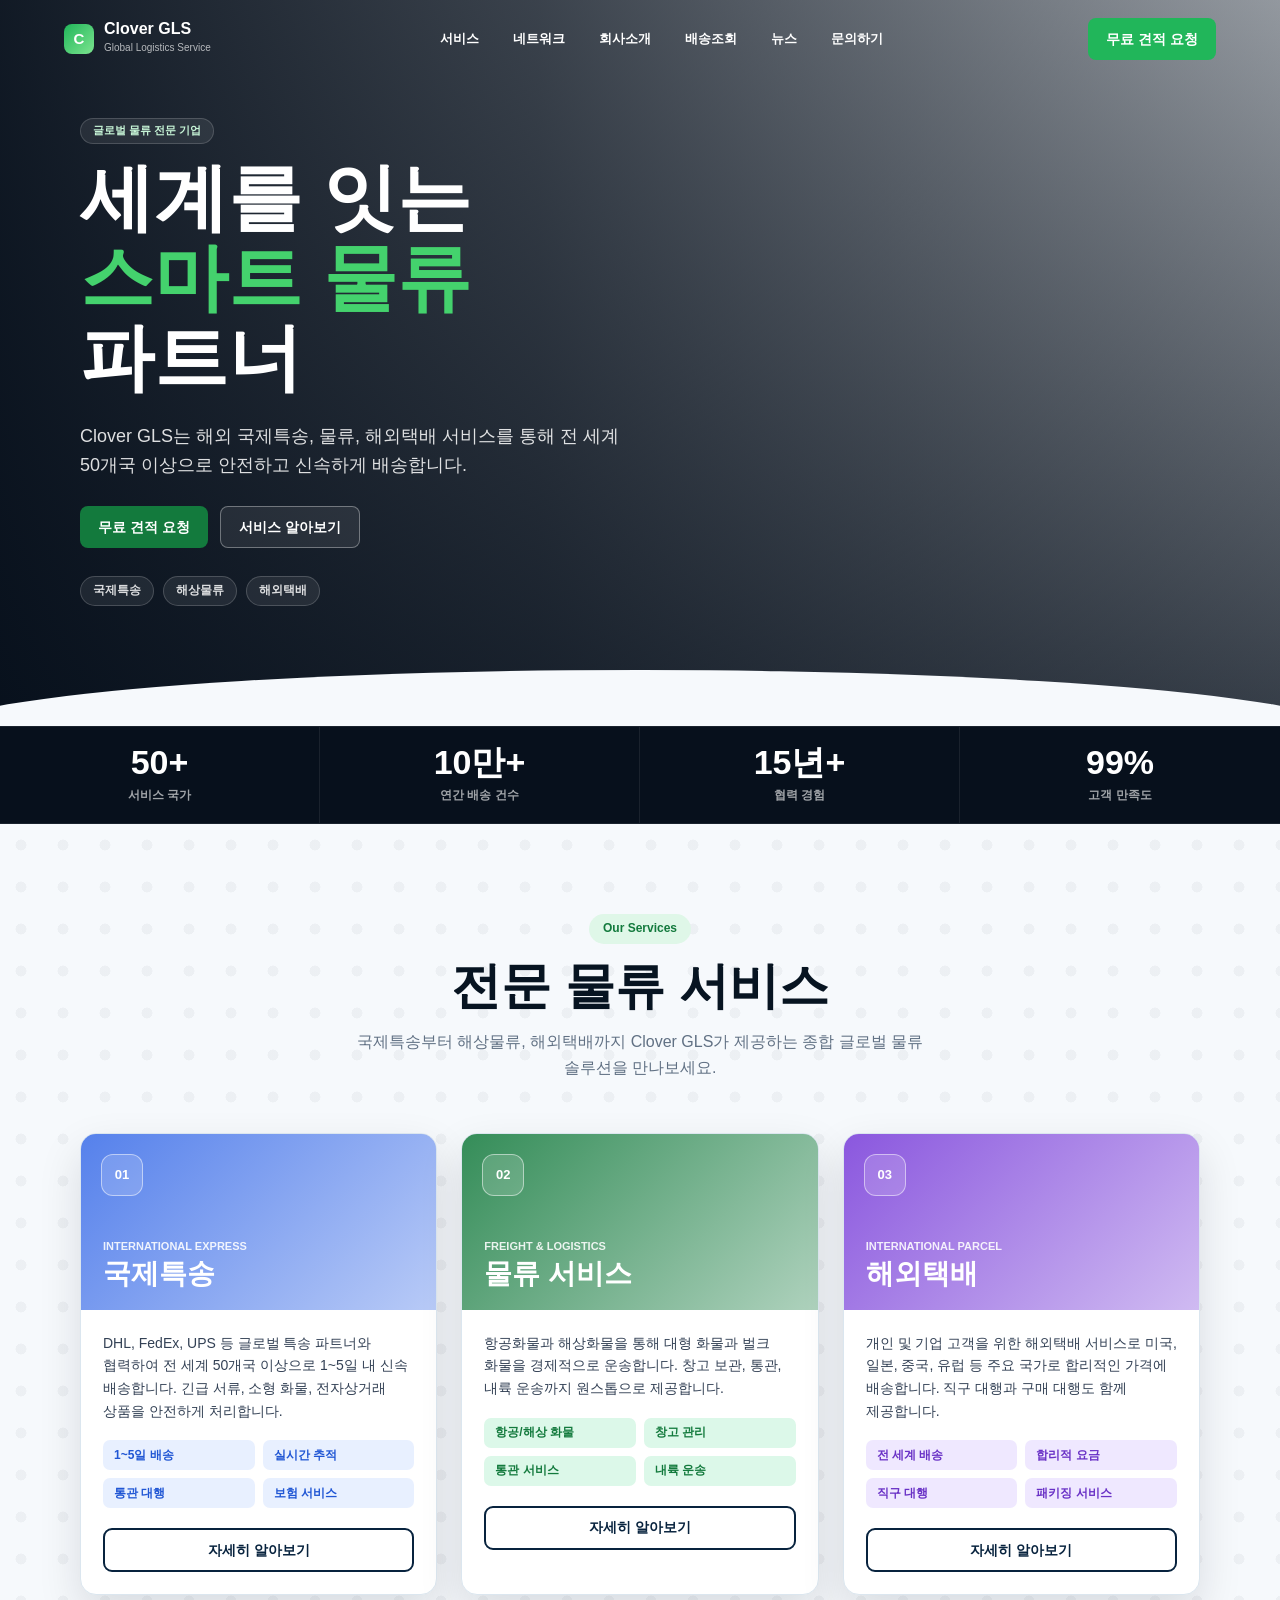
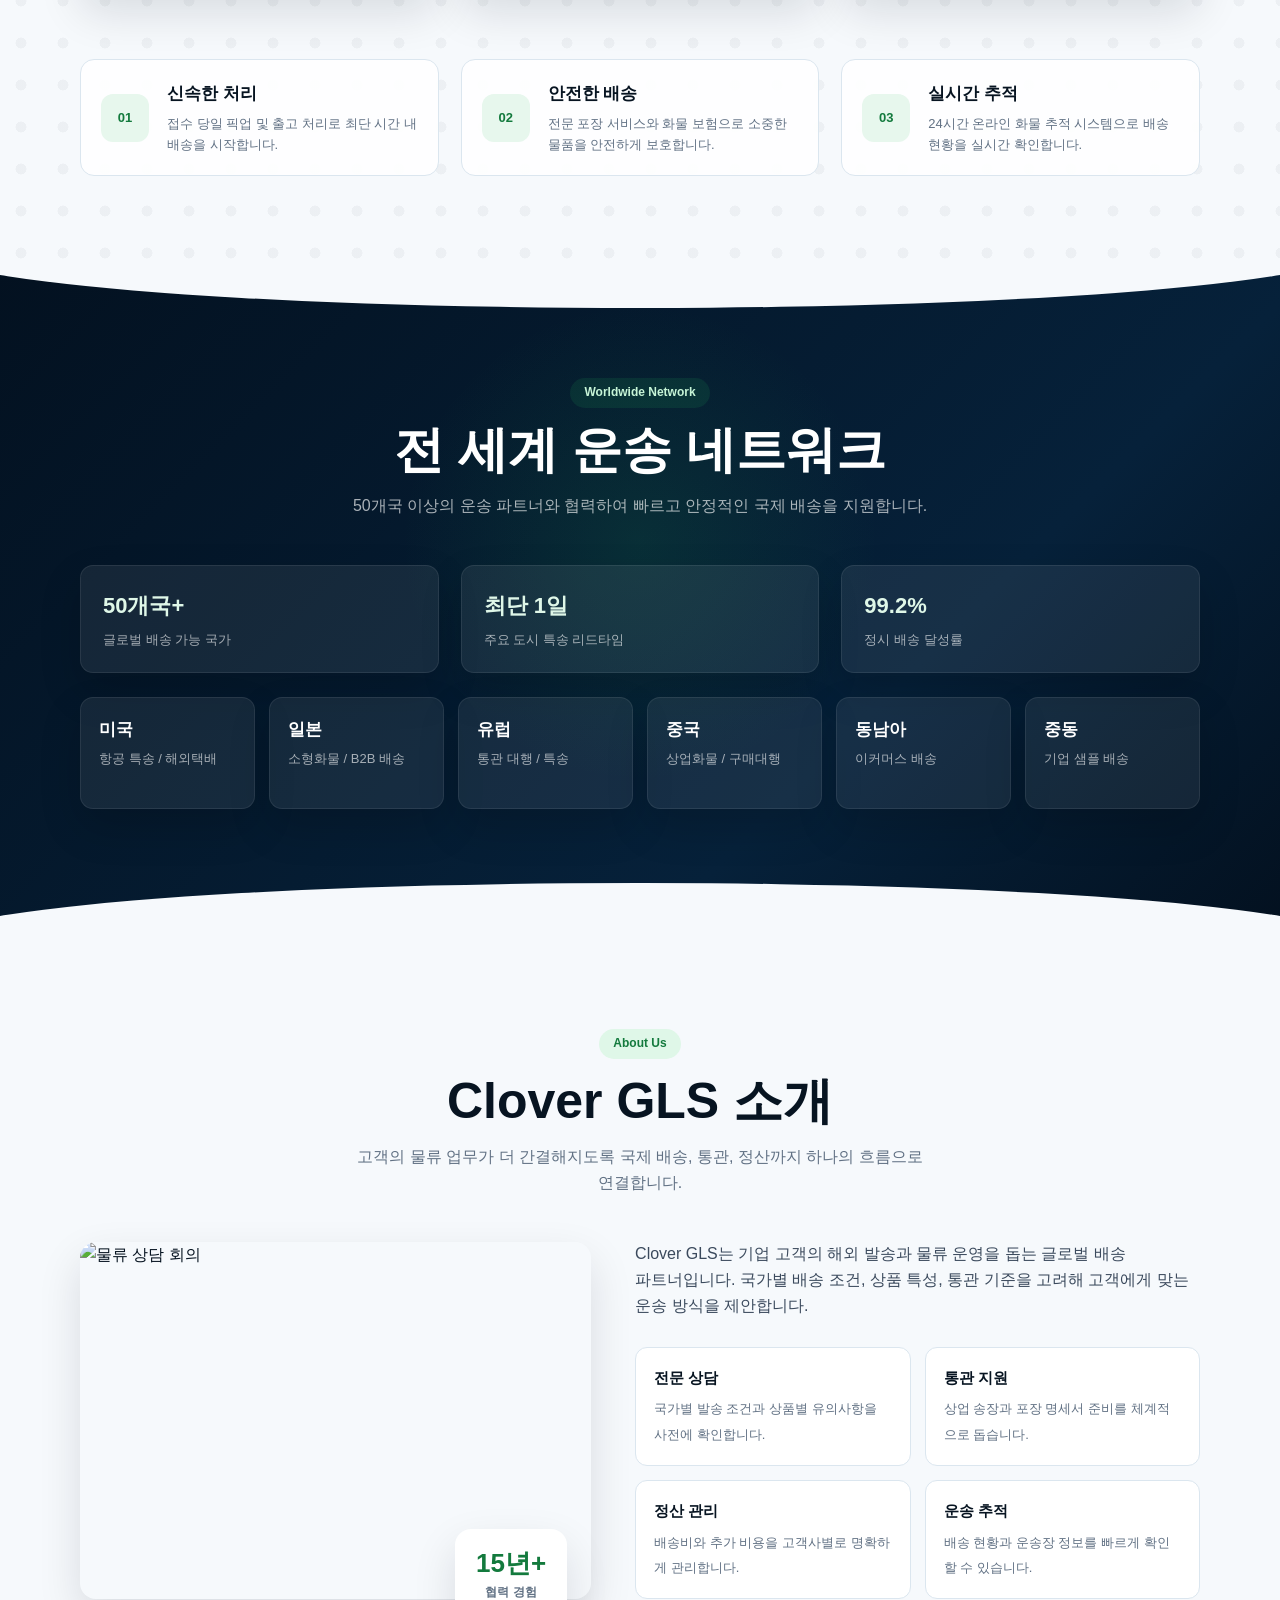
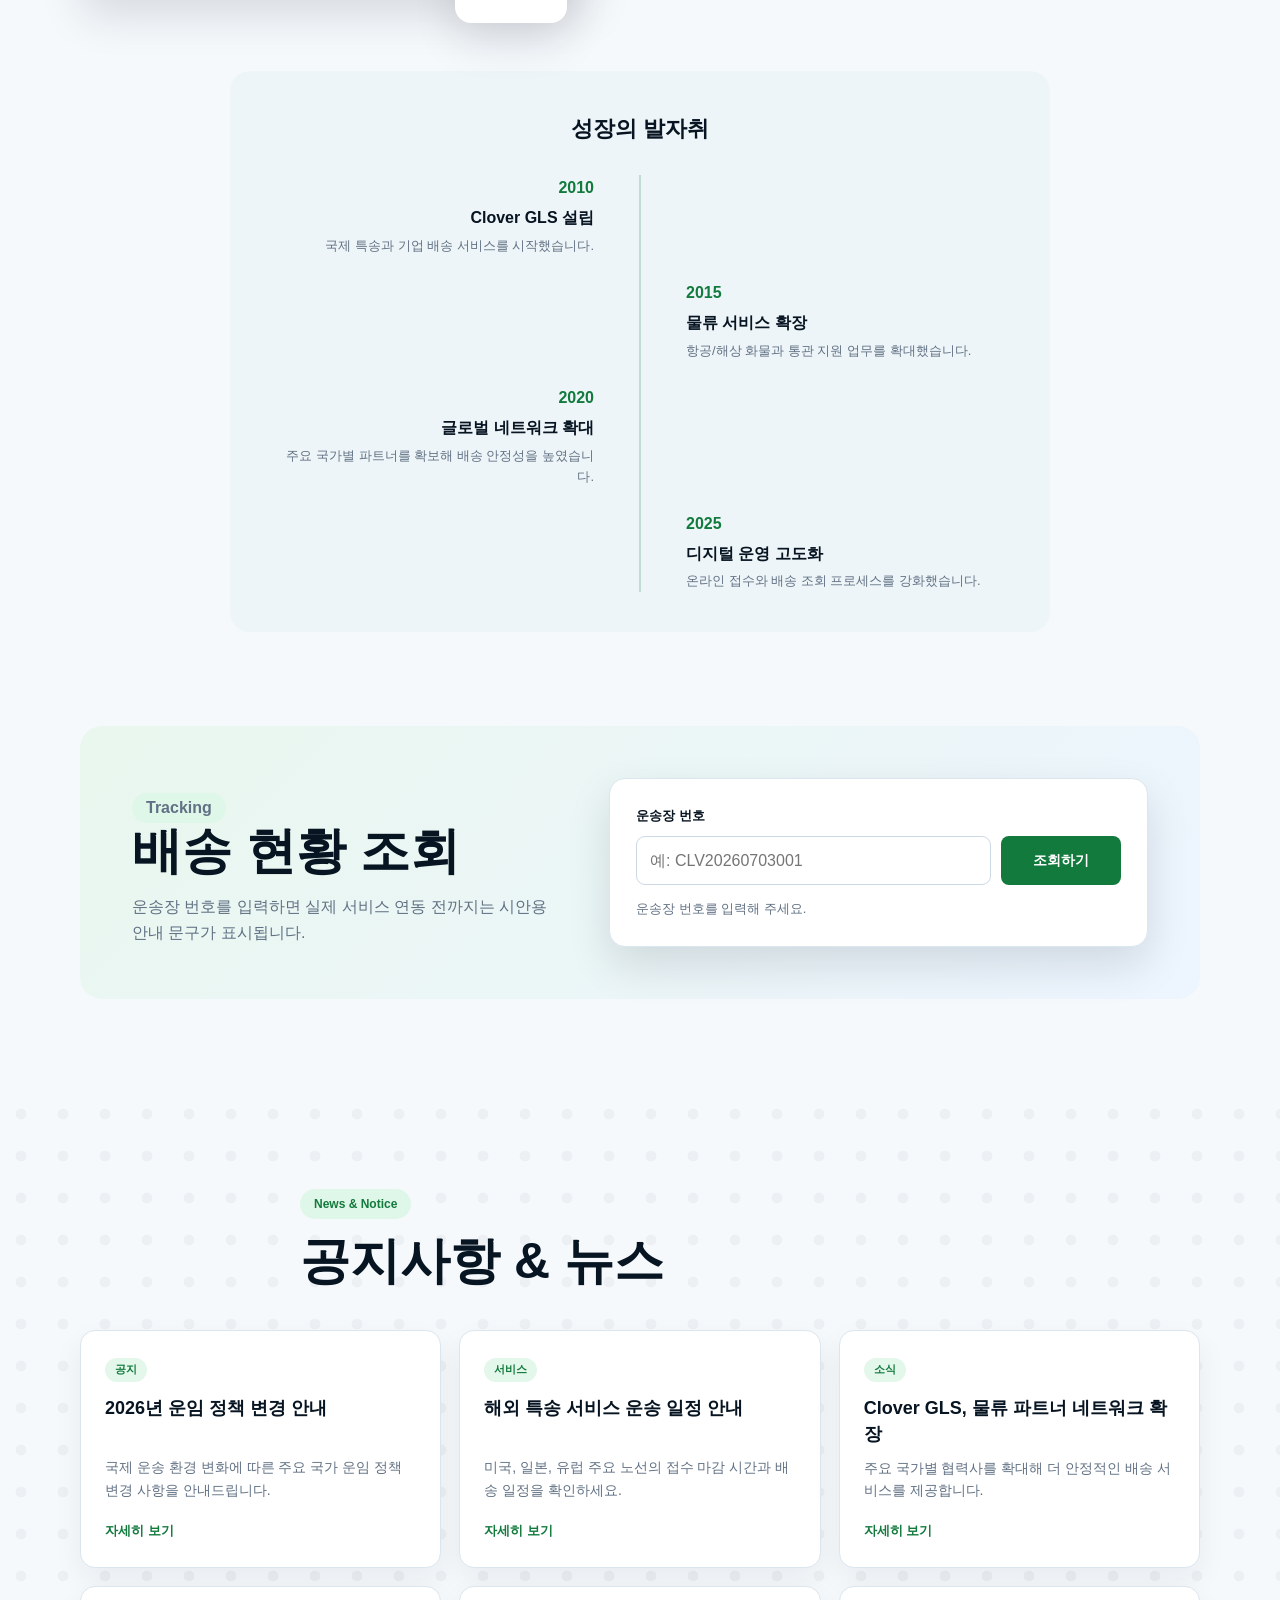
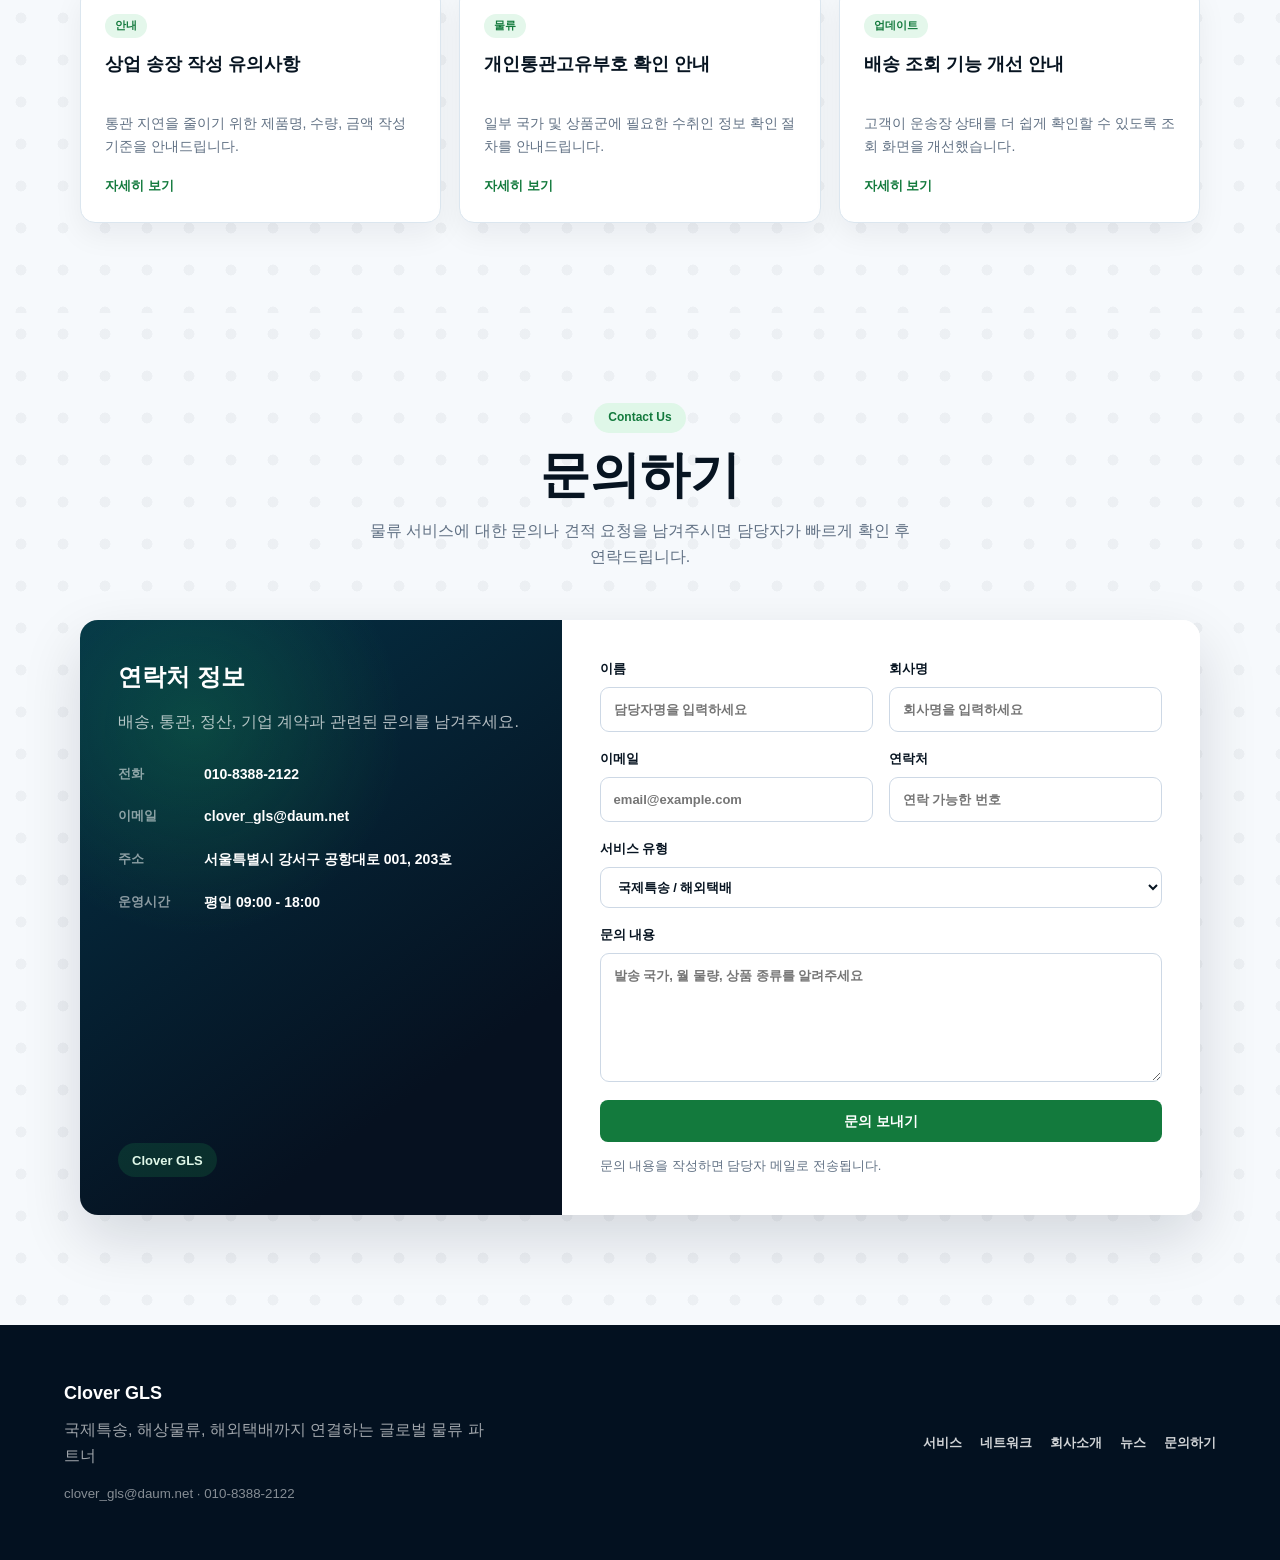
==== commit 8dbc35be: "Add files via upload" ====
--- a/index.html
+++ b/index.html
@@ -379,7 +379,7 @@
             </div>
             <div>
               <dt>이메일</dt>
-              <dd><a href="mailto:wy.song@ssanta-express.com">wy.song@ssanta-express.com</a></dd>
+              <dd><a href="mailto:clover_gls@daum.net">clover_gls@daum.net</a></dd>
             </div>
             <div>
               <dt>주소</dt>
@@ -396,7 +396,7 @@
         <form
           class="quote-form"
           data-quote-form
-          action="https://formsubmit.co/wy.song@ssanta-express.com"
+          action="https://formsubmit.co/clover_gls@daum.net"
           method="POST"
         >
           <input type="hidden" name="_subject" value="[CLOVER GLS] 홈페이지 문의">
@@ -445,7 +445,7 @@
     <div>
       <strong>Clover GLS</strong>
       <p>국제특송, 해상물류, 해외택배까지 연결하는 글로벌 물류 파트너</p>
-      <small>wy.song@ssanta-express.com · 010-8388-2122</small>
+      <small>clover_gls@daum.net · 010-8388-2122</small>
     </div>
     <nav class="footer-links" aria-label="하단 메뉴">
       <a href="#services">서비스</a>
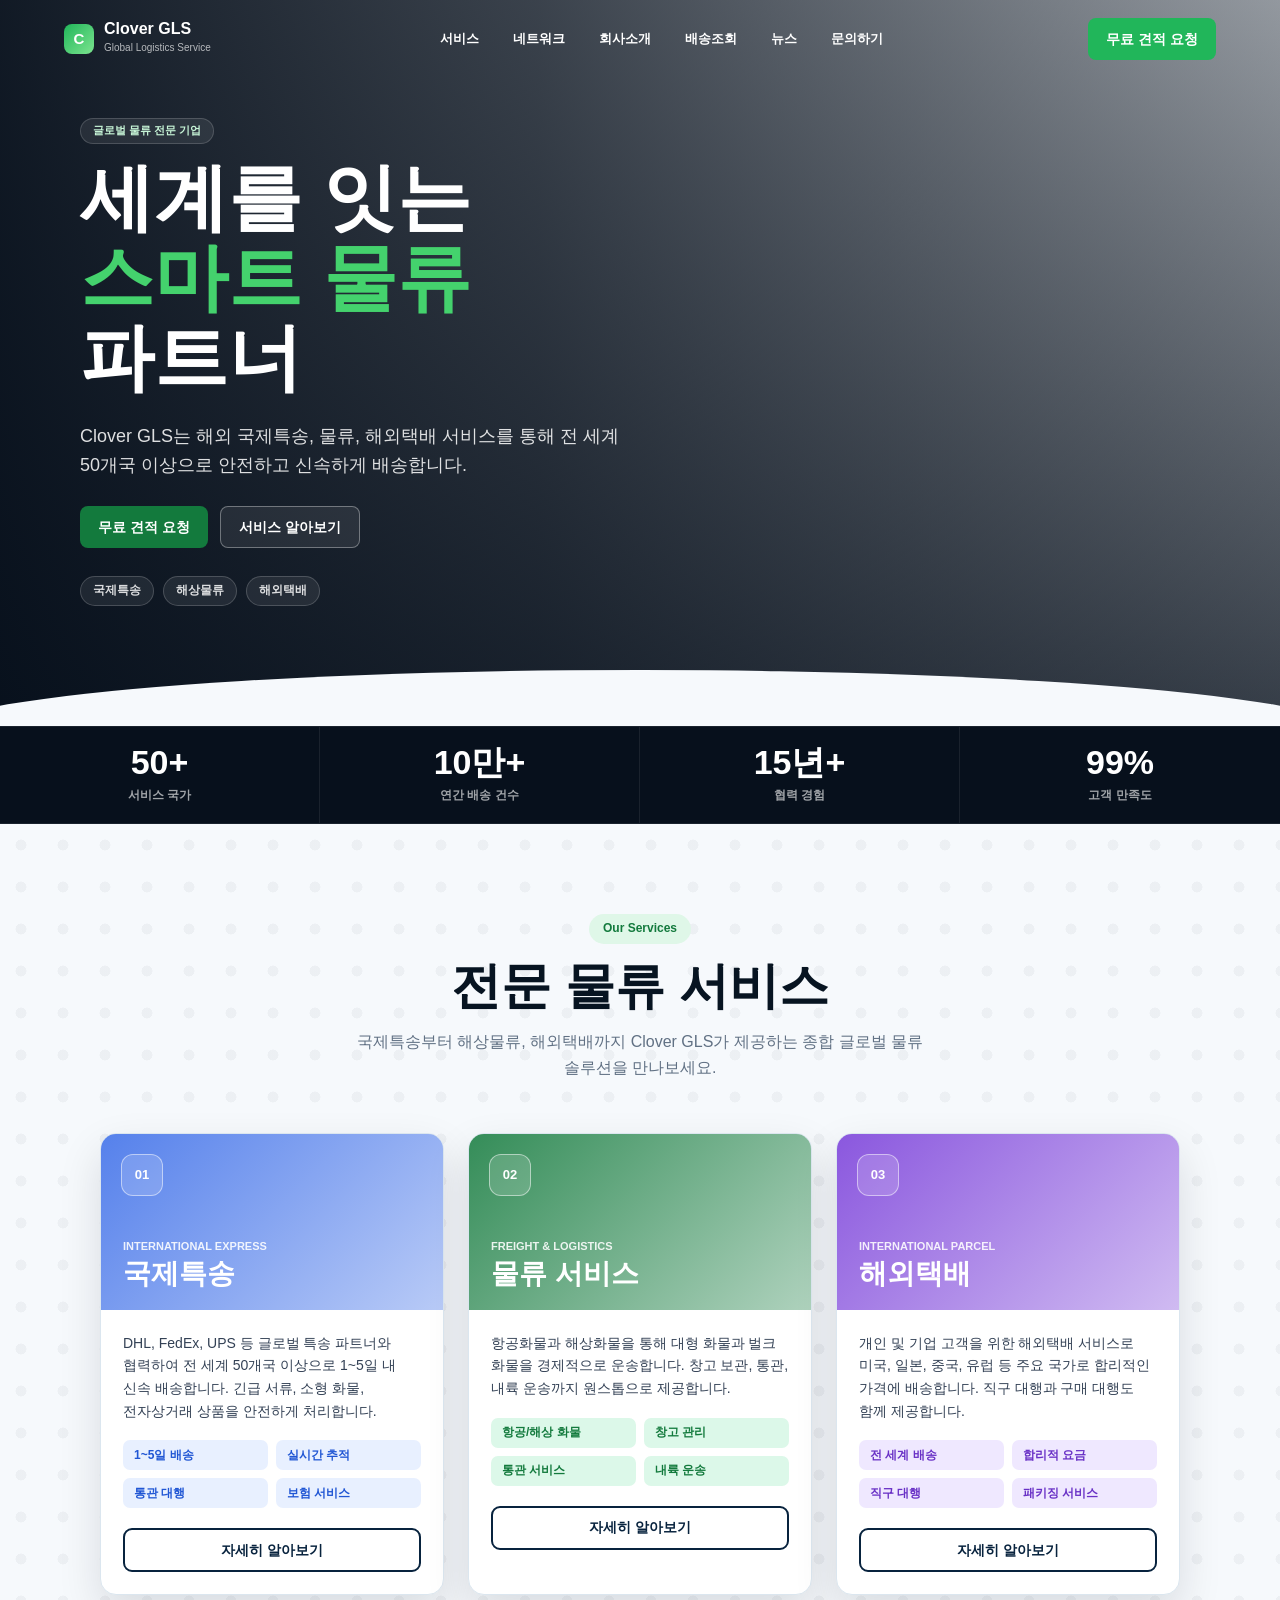
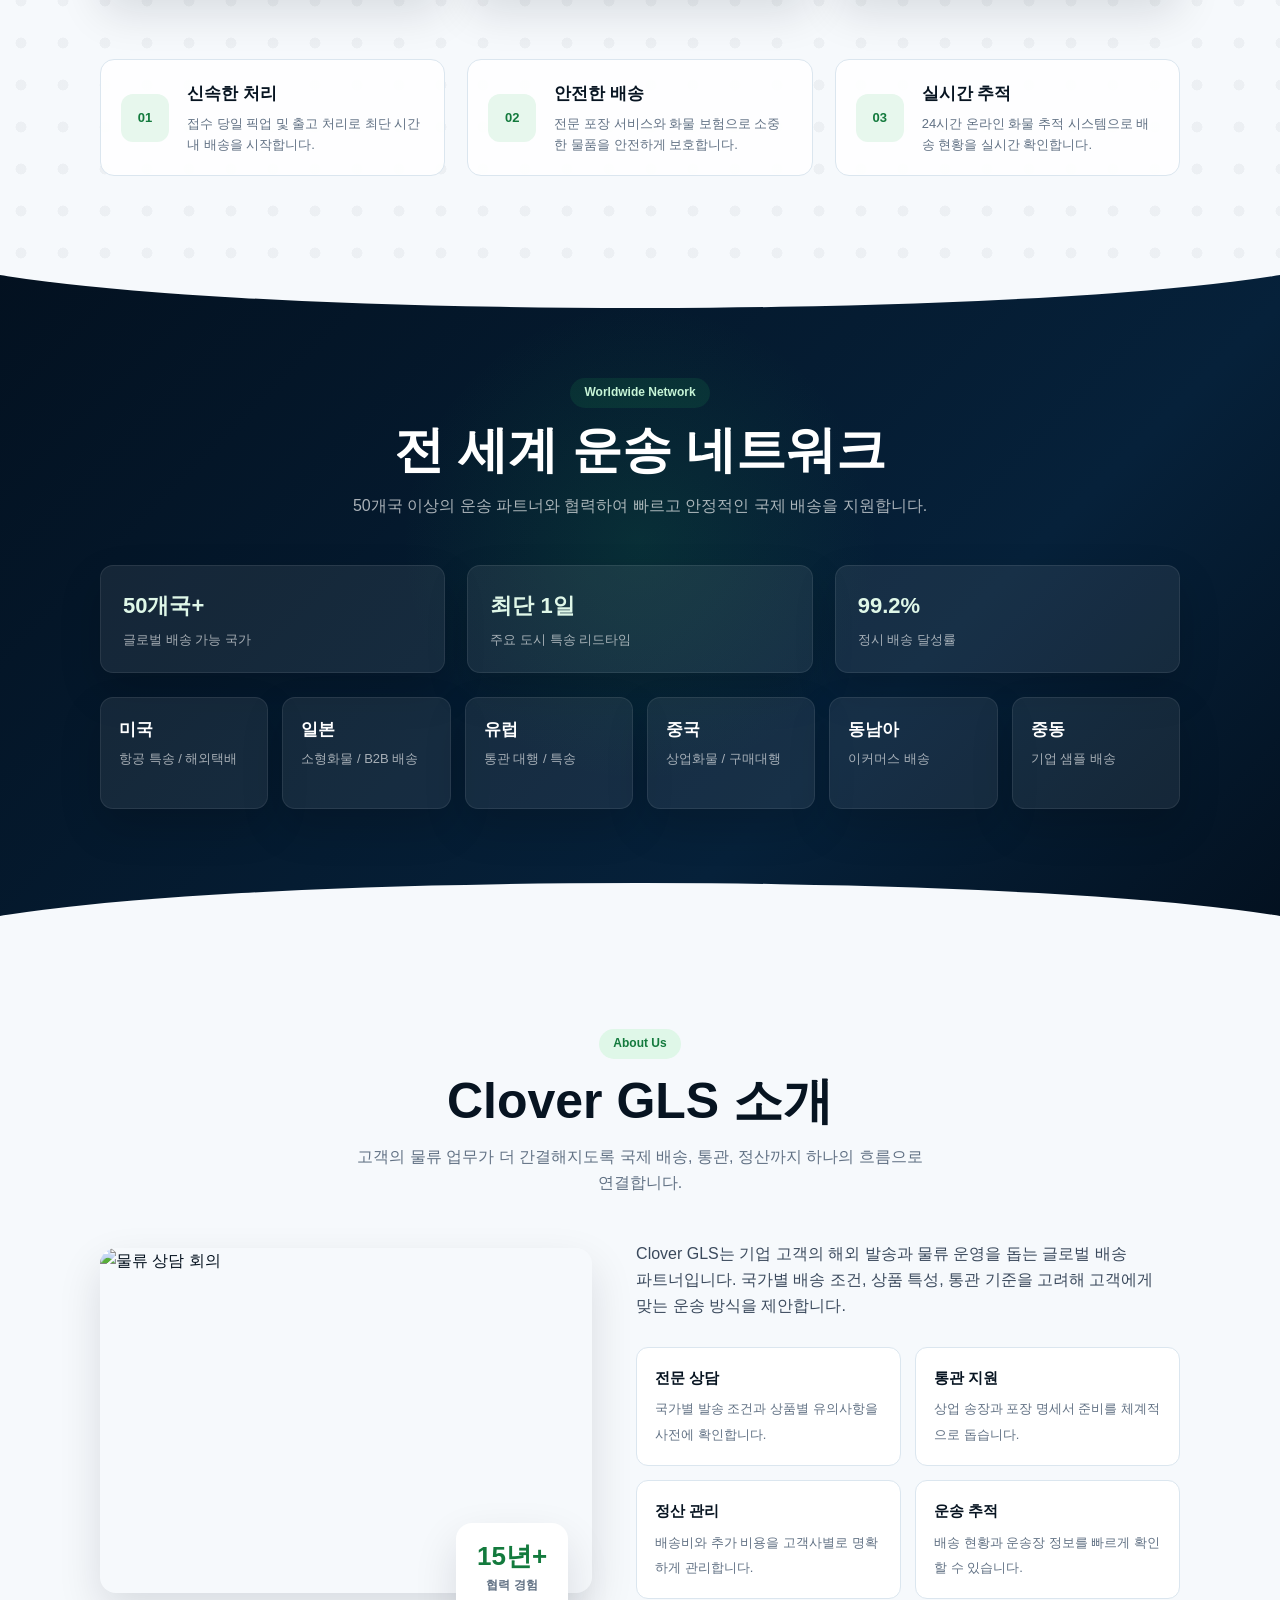
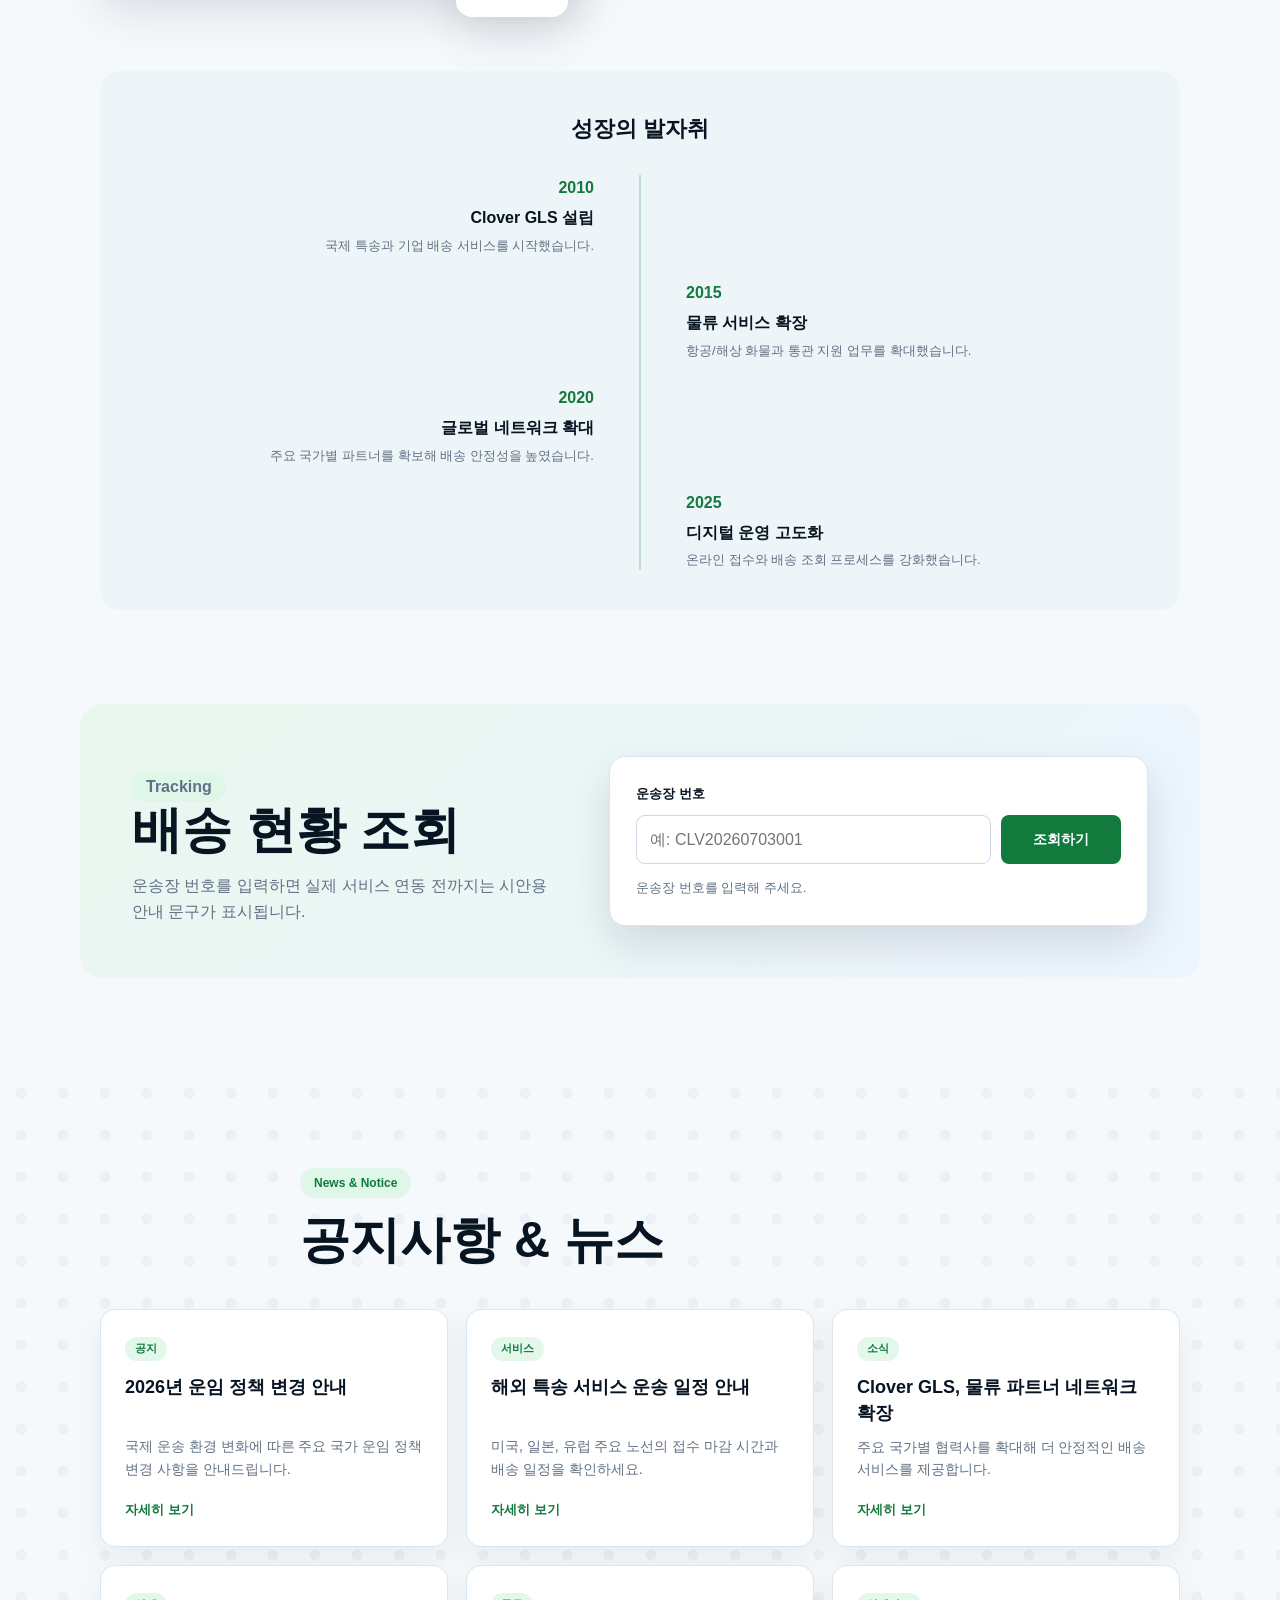
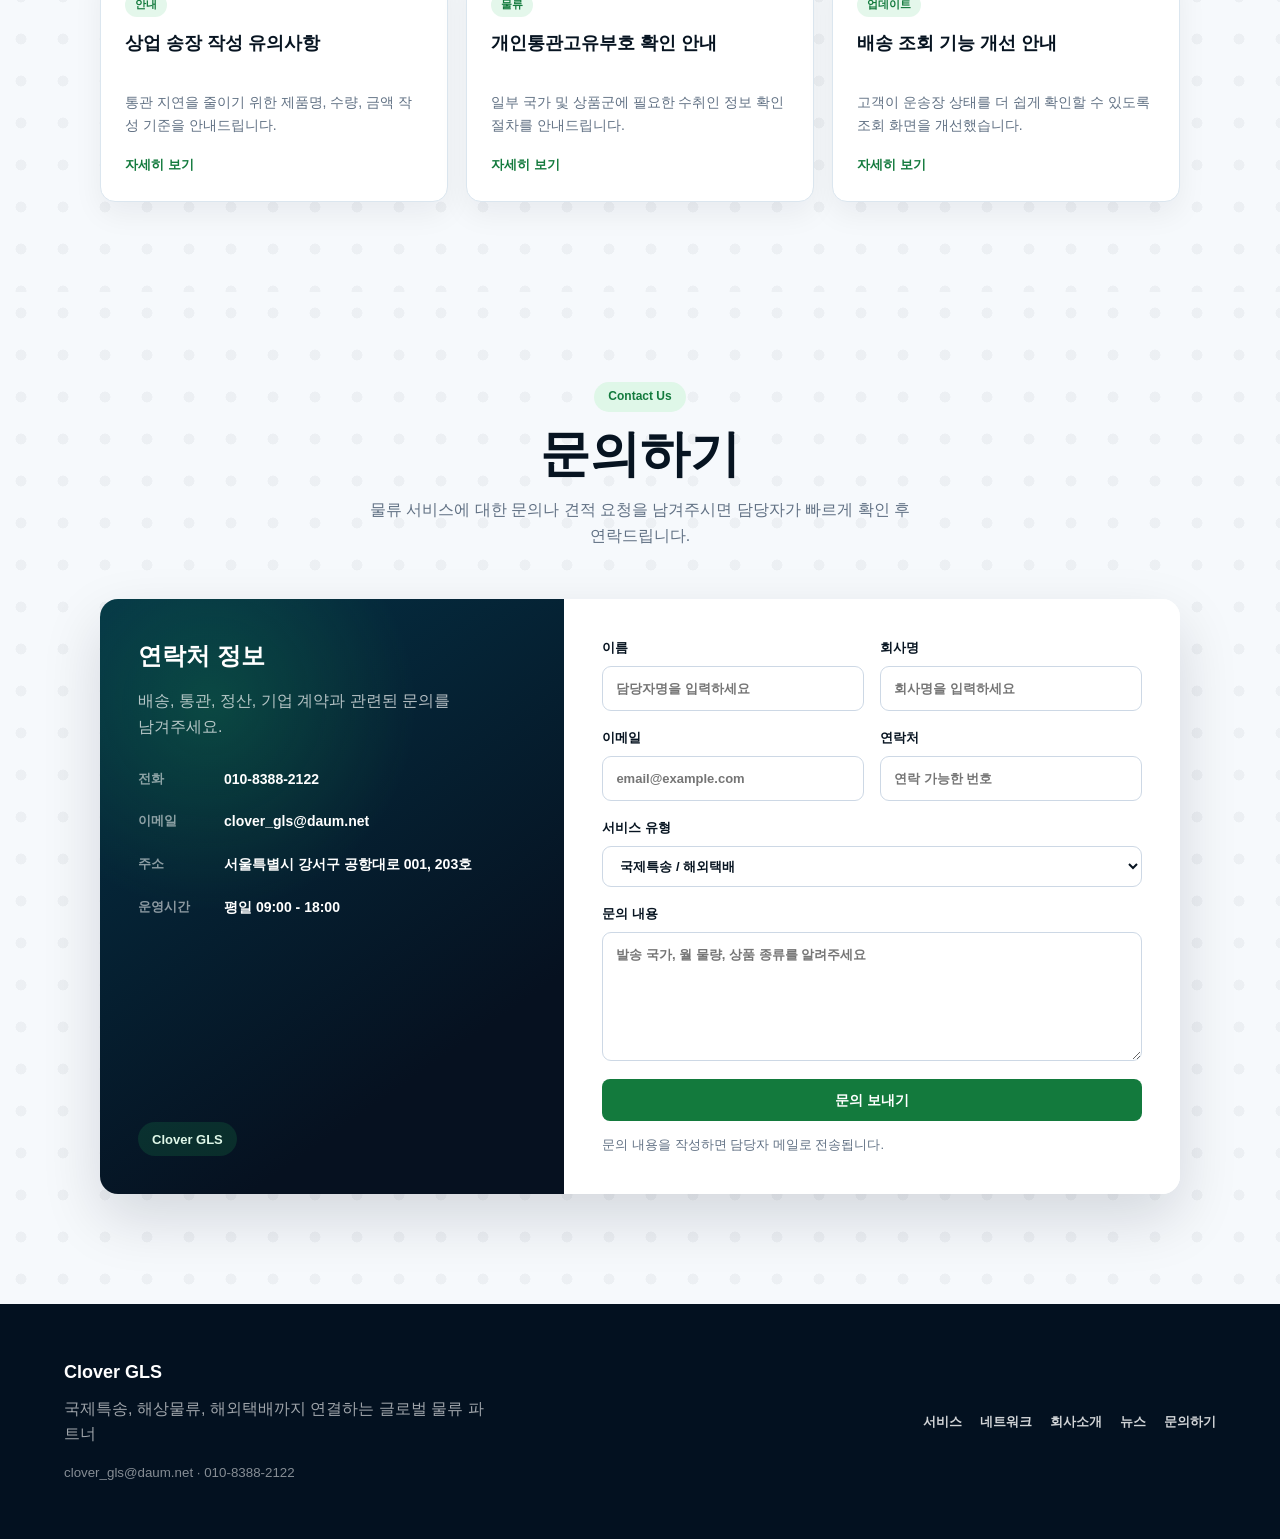
==== commit 6fe2269e: "Add files via upload" ====
--- a/index.html
+++ b/index.html
@@ -7,7 +7,7 @@
   <meta name="description" content="CLOVER GLS 국제특송, 해상물류, 해외택배, 기업 배송 관리 서비스">
   <link rel="preconnect" href="https://images.unsplash.com">
   <link rel="stylesheet" href="https://cdn.jsdelivr.net/gh/orioncactus/pretendard/dist/web/static/pretendard.css">
-  <link rel="stylesheet" href="./styles.css">
+  <link rel="stylesheet" href="./styles.css?v=20260703-2">
 </head>
 <body>
   <header class="site-header" data-header>
--- a/styles.css
+++ b/styles.css
@@ -1271,3 +1271,110 @@
     gap: 4px;
   }
 }
+
+/* Final layout guard: keeps newly added sections centered even after cached CSS updates. */
+html,
+body {
+  width: 100%;
+  max-width: 100%;
+  overflow-x: hidden;
+}
+
+main {
+  width: 100%;
+  overflow: hidden;
+}
+
+.services-section,
+.network-section,
+.news-section,
+.contact-section {
+  width: 100%;
+  max-width: 100%;
+}
+
+.service-grid.premium,
+.benefit-grid,
+.network-metrics,
+.country-grid,
+.about-layout,
+.timeline,
+.tracking-section,
+.news-section .section-heading,
+.news-grid,
+.contact-card {
+  width: min(1120px, calc(100% - 40px));
+  margin-left: auto;
+  margin-right: auto;
+}
+
+.network-section {
+  text-align: center;
+  background:
+    radial-gradient(circle at 50% 42%, rgba(33, 182, 90, 0.12), transparent 32%),
+    linear-gradient(135deg, #031120, #06213a 68%, #031120);
+}
+
+.network-section .section-heading,
+.network-section .section-heading p {
+  margin-left: auto;
+  margin-right: auto;
+}
+
+.network-section .section-heading h2 {
+  color: #ffffff;
+}
+
+.network-metrics,
+.country-grid {
+  text-align: left;
+}
+
+.news-section .section-heading {
+  text-align: left;
+}
+
+.news-grid {
+  display: grid;
+  grid-template-columns: repeat(3, minmax(0, 1fr));
+}
+
+.contact-card {
+  display: grid;
+  grid-template-columns: minmax(300px, 0.86fr) minmax(0, 1.14fr);
+  overflow: hidden;
+}
+
+.contact-panel {
+  color: #ffffff;
+  background:
+    radial-gradient(circle at 24% 18%, rgba(33, 182, 90, 0.22), transparent 34%),
+    linear-gradient(145deg, #043246, #061120 76%);
+}
+
+.contact-panel dd,
+.contact-panel a {
+  color: #ffffff;
+}
+
+@media (max-width: 1080px) {
+  .news-grid,
+  .contact-card {
+    grid-template-columns: 1fr;
+  }
+}
+
+@media (max-width: 760px) {
+  .service-grid.premium,
+  .benefit-grid,
+  .network-metrics,
+  .country-grid,
+  .about-layout,
+  .timeline,
+  .tracking-section,
+  .news-section .section-heading,
+  .news-grid,
+  .contact-card {
+    width: 100%;
+  }
+}
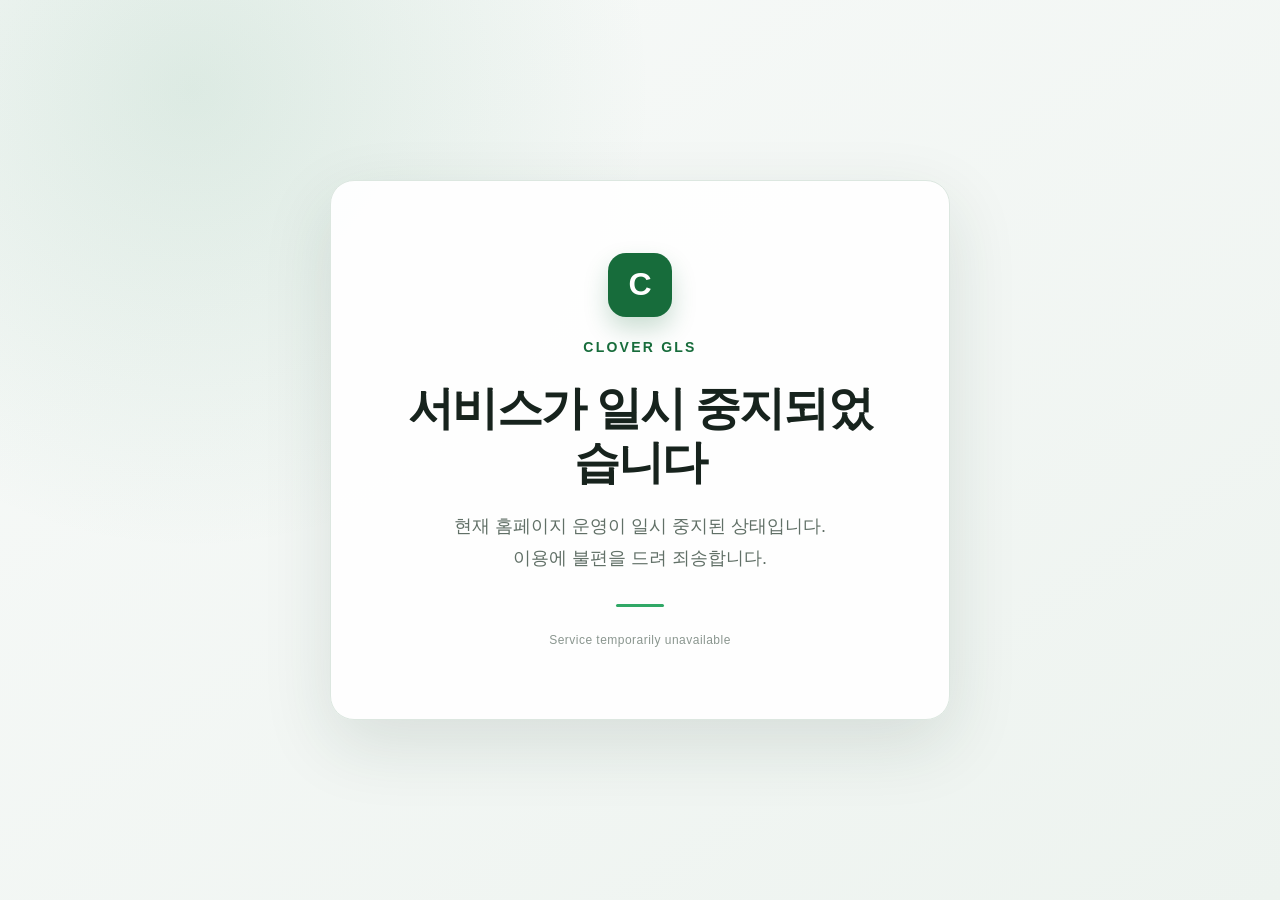
==== commit 798c6dc0: "Add files via upload" ====
--- a/index.html
+++ b/index.html
@@ -3,459 +3,94 @@
 <head>
   <meta charset="utf-8">
   <meta name="viewport" content="width=device-width, initial-scale=1">
-  <title>CLOVER GLS | 스마트 물류 파트너</title>
-  <meta name="description" content="CLOVER GLS 국제특송, 해상물류, 해외택배, 기업 배송 관리 서비스">
-  <link rel="preconnect" href="https://images.unsplash.com">
-  <link rel="stylesheet" href="https://cdn.jsdelivr.net/gh/orioncactus/pretendard/dist/web/static/pretendard.css">
-  <link rel="stylesheet" href="./styles.css?v=20260703-2">
+  <meta name="robots" content="noindex, nofollow">
+  <title>CLOVER GLS | 서비스 일시 중지</title>
+  <style>
+    :root {
+      color-scheme: light;
+      font-family: Pretendard, "Noto Sans KR", Arial, sans-serif;
+      background: #f4f7f5;
+      color: #17231d;
+    }
+    * { box-sizing: border-box; }
+    body {
+      min-height: 100vh;
+      margin: 0;
+      display: grid;
+      place-items: center;
+      padding: 24px;
+      background:
+        radial-gradient(circle at 15% 10%, rgba(32, 128, 77, .12), transparent 34%),
+        linear-gradient(145deg, #f8faf9, #edf3ef);
+    }
+    main {
+      width: min(100%, 620px);
+      padding: clamp(40px, 8vw, 72px) clamp(28px, 7vw, 64px);
+      border: 1px solid #dce7e0;
+      border-radius: 24px;
+      background: rgba(255, 255, 255, .94);
+      box-shadow: 0 24px 70px rgba(22, 59, 39, .12);
+      text-align: center;
+    }
+    .mark {
+      display: grid;
+      width: 64px;
+      height: 64px;
+      margin: 0 auto 22px;
+      place-items: center;
+      border-radius: 18px;
+      background: #176c3b;
+      color: #fff;
+      font-size: 32px;
+      font-weight: 800;
+      box-shadow: 0 12px 24px rgba(23, 108, 59, .22);
+    }
+    .brand {
+      margin: 0 0 26px;
+      color: #176c3b;
+      font-size: 14px;
+      font-weight: 800;
+      letter-spacing: .16em;
+    }
+    h1 {
+      margin: 0;
+      font-size: clamp(30px, 7vw, 46px);
+      line-height: 1.18;
+      letter-spacing: -.04em;
+    }
+    p {
+      margin: 22px auto 0;
+      color: #617067;
+      font-size: clamp(15px, 3.5vw, 18px);
+      line-height: 1.75;
+      word-break: keep-all;
+    }
+    .line {
+      width: 48px;
+      height: 3px;
+      margin: 30px auto 0;
+      border-radius: 99px;
+      background: #30a866;
+    }
+    footer {
+      margin-top: 26px;
+      color: #8a968f;
+      font-size: 12px;
+      letter-spacing: .04em;
+    }
+  </style>
 </head>
 <body>
-  <header class="site-header" data-header>
-    <a class="brand" href="#top" aria-label="CLOVER GLS 홈">
-      <span class="brand-mark">C</span>
-      <span>
-        <strong>Clover GLS</strong>
-        <small>Global Logistics Service</small>
-      </span>
-    </a>
-    <nav class="nav-links" aria-label="주요 메뉴">
-      <a href="#services">서비스</a>
-      <a href="#network">네트워크</a>
-      <a href="#about">회사소개</a>
-      <a href="#tracking">배송조회</a>
-      <a href="#news">뉴스</a>
-      <a href="#contact">문의하기</a>
-    </nav>
-    <a class="nav-cta" href="#contact">무료 견적 요청</a>
-  </header>
-
-  <main id="top">
-    <section class="hero" aria-labelledby="hero-title">
-      <div class="hero-inner">
-        <p class="hero-kicker">글로벌 물류 전문 기업</p>
-        <h1 id="hero-title">
-          세계를 잇는<br>
-          <span>스마트 물류</span><br>
-          파트너
-        </h1>
-        <p class="hero-copy">
-          Clover GLS는 해외 국제특송, 물류, 해외택배 서비스를 통해
-          전 세계 50개국 이상으로 안전하고 신속하게 배송합니다.
-        </p>
-        <div class="hero-actions">
-          <a class="button primary" href="#contact">무료 견적 요청</a>
-          <a class="button secondary" href="#services">서비스 알아보기</a>
-        </div>
-        <div class="hero-tags" aria-label="주요 서비스">
-          <span>국제특송</span>
-          <span>해상물류</span>
-          <span>해외택배</span>
-        </div>
-      </div>
-    </section>
-
-    <section class="stats-panel" aria-label="주요 실적">
-      <div>
-        <strong>50+</strong>
-        <span>서비스 국가</span>
-      </div>
-      <div>
-        <strong>10만+</strong>
-        <span>연간 배송 건수</span>
-      </div>
-      <div>
-        <strong>15년+</strong>
-        <span>협력 경험</span>
-      </div>
-      <div>
-        <strong>99%</strong>
-        <span>고객 만족도</span>
-      </div>
-    </section>
-
-    <section class="section services-section" id="services">
-      <div class="section-heading centered">
-        <p class="pill-title">Our Services</p>
-        <h2>전문 물류 서비스</h2>
-        <p>
-          국제특송부터 해상물류, 해외택배까지 Clover GLS가 제공하는
-          종합 글로벌 물류 솔루션을 만나보세요.
-        </p>
-      </div>
-
-      <div class="service-grid premium">
-        <article class="service-card color-blue">
-          <div class="service-image image-express">
-            <span class="service-symbol">01</span>
-            <div>
-              <small>INTERNATIONAL EXPRESS</small>
-              <h3>국제특송</h3>
-            </div>
-          </div>
-          <div class="service-body">
-            <p>
-              DHL, FedEx, UPS 등 글로벌 특송 파트너와 협력하여 전 세계 50개국 이상으로
-              1~5일 내 신속 배송합니다. 긴급 서류, 소형 화물, 전자상거래 상품을 안전하게 처리합니다.
-            </p>
-            <div class="feature-tags">
-              <span>1~5일 배송</span>
-              <span>실시간 추적</span>
-              <span>통관 대행</span>
-              <span>보험 서비스</span>
-            </div>
-            <a href="#contact" class="outline-link">자세히 알아보기</a>
-          </div>
-        </article>
-
-        <article class="service-card color-green">
-          <div class="service-image image-freight">
-            <span class="service-symbol">02</span>
-            <div>
-              <small>FREIGHT & LOGISTICS</small>
-              <h3>물류 서비스</h3>
-            </div>
-          </div>
-          <div class="service-body">
-            <p>
-              항공화물과 해상화물을 통해 대형 화물과 벌크 화물을 경제적으로 운송합니다.
-              창고 보관, 통관, 내륙 운송까지 원스톱으로 제공합니다.
-            </p>
-            <div class="feature-tags">
-              <span>항공/해상 화물</span>
-              <span>창고 관리</span>
-              <span>통관 서비스</span>
-              <span>내륙 운송</span>
-            </div>
-            <a href="#contact" class="outline-link">자세히 알아보기</a>
-          </div>
-        </article>
-
-        <article class="service-card color-purple">
-          <div class="service-image image-parcel">
-            <span class="service-symbol">03</span>
-            <div>
-              <small>INTERNATIONAL PARCEL</small>
-              <h3>해외택배</h3>
-            </div>
-          </div>
-          <div class="service-body">
-            <p>
-              개인 및 기업 고객을 위한 해외택배 서비스로 미국, 일본, 중국, 유럽 등
-              주요 국가로 합리적인 가격에 배송합니다. 직구 대행과 구매 대행도 함께 제공합니다.
-            </p>
-            <div class="feature-tags">
-              <span>전 세계 배송</span>
-              <span>합리적 요금</span>
-              <span>직구 대행</span>
-              <span>패키징 서비스</span>
-            </div>
-            <a href="#contact" class="outline-link">자세히 알아보기</a>
-          </div>
-        </article>
-      </div>
-
-      <div class="benefit-grid">
-        <article>
-          <span>01</span>
-          <div>
-            <h3>신속한 처리</h3>
-            <p>접수 당일 픽업 및 출고 처리로 최단 시간 내 배송을 시작합니다.</p>
-          </div>
-        </article>
-        <article>
-          <span>02</span>
-          <div>
-            <h3>안전한 배송</h3>
-            <p>전문 포장 서비스와 화물 보험으로 소중한 물품을 안전하게 보호합니다.</p>
-          </div>
-        </article>
-        <article>
-          <span>03</span>
-          <div>
-            <h3>실시간 추적</h3>
-            <p>24시간 온라인 화물 추적 시스템으로 배송 현황을 실시간 확인합니다.</p>
-          </div>
-        </article>
-      </div>
-    </section>
-
-    <section class="network-section" id="network">
-      <div class="section-heading centered inverse">
-        <p class="pill-title dark">Worldwide Network</p>
-        <h2>전 세계 운송 네트워크</h2>
-        <p>
-          50개국 이상의 운송 파트너와 협력하여 빠르고 안정적인 국제 배송을 지원합니다.
-        </p>
-      </div>
-      <div class="network-metrics">
-        <article>
-          <strong>50개국+</strong>
-          <span>글로벌 배송 가능 국가</span>
-        </article>
-        <article>
-          <strong>최단 1일</strong>
-          <span>주요 도시 특송 리드타임</span>
-        </article>
-        <article>
-          <strong>99.2%</strong>
-          <span>정시 배송 달성률</span>
-        </article>
-      </div>
-      <div class="country-grid" aria-label="주요 운송 국가">
-        <article>
-          <span>미국</span>
-          <small>항공 특송 / 해외택배</small>
-        </article>
-        <article>
-          <span>일본</span>
-          <small>소형화물 / B2B 배송</small>
-        </article>
-        <article>
-          <span>유럽</span>
-          <small>통관 대행 / 특송</small>
-        </article>
-        <article>
-          <span>중국</span>
-          <small>상업화물 / 구매대행</small>
-        </article>
-        <article>
-          <span>동남아</span>
-          <small>이커머스 배송</small>
-        </article>
-        <article>
-          <span>중동</span>
-          <small>기업 샘플 배송</small>
-        </article>
-      </div>
-    </section>
-
-    <section class="section about-section" id="about">
-      <div class="section-heading centered">
-        <p class="pill-title">About Us</p>
-        <h2>Clover GLS 소개</h2>
-        <p>
-          고객의 물류 업무가 더 간결해지도록 국제 배송, 통관, 정산까지 하나의 흐름으로 연결합니다.
-        </p>
-      </div>
-      <div class="about-layout">
-        <figure class="about-photo">
-          <img src="https://images.unsplash.com/photo-1556761175-b413da4baf72?auto=format&fit=crop&w=1000&q=85" alt="물류 상담 회의">
-          <figcaption>
-            <strong>15년+</strong>
-            <span>협력 경험</span>
-          </figcaption>
-        </figure>
-        <div class="about-copy">
-          <p>
-            Clover GLS는 기업 고객의 해외 발송과 물류 운영을 돕는 글로벌 배송 파트너입니다.
-            국가별 배송 조건, 상품 특성, 통관 기준을 고려해 고객에게 맞는 운송 방식을 제안합니다.
-          </p>
-          <div class="about-points">
-            <article>
-              <strong>전문 상담</strong>
-              <span>국가별 발송 조건과 상품별 유의사항을 사전에 확인합니다.</span>
-            </article>
-            <article>
-              <strong>통관 지원</strong>
-              <span>상업 송장과 포장 명세서 준비를 체계적으로 돕습니다.</span>
-            </article>
-            <article>
-              <strong>정산 관리</strong>
-              <span>배송비와 추가 비용을 고객사별로 명확하게 관리합니다.</span>
-            </article>
-            <article>
-              <strong>운송 추적</strong>
-              <span>배송 현황과 운송장 정보를 빠르게 확인할 수 있습니다.</span>
-            </article>
-          </div>
-        </div>
-      </div>
-
-      <div class="timeline" aria-label="성장의 발자취">
-        <h3>성장의 발자취</h3>
-        <ol>
-          <li>
-            <time>2010</time>
-            <strong>Clover GLS 설립</strong>
-            <span>국제 특송과 기업 배송 서비스를 시작했습니다.</span>
-          </li>
-          <li>
-            <time>2015</time>
-            <strong>물류 서비스 확장</strong>
-            <span>항공/해상 화물과 통관 지원 업무를 확대했습니다.</span>
-          </li>
-          <li>
-            <time>2020</time>
-            <strong>글로벌 네트워크 확대</strong>
-            <span>주요 국가별 파트너를 확보해 배송 안정성을 높였습니다.</span>
-          </li>
-          <li>
-            <time>2025</time>
-            <strong>디지털 운영 고도화</strong>
-            <span>온라인 접수와 배송 조회 프로세스를 강화했습니다.</span>
-          </li>
-        </ol>
-      </div>
-    </section>
-
-    <section class="section tracking-section" id="tracking">
-      <div class="tracking-copy">
-        <p class="pill-title">Tracking</p>
-        <h2>배송 현황 조회</h2>
-        <p>운송장 번호를 입력하면 실제 서비스 연동 전까지는 시안용 안내 문구가 표시됩니다.</p>
-      </div>
-      <form class="tracking-box" data-tracking-form>
-        <label for="trackingNo">운송장 번호</label>
-        <div class="tracking-row">
-          <input id="trackingNo" name="trackingNo" placeholder="예: CLV20260703001" autocomplete="off">
-          <button type="submit">조회하기</button>
-        </div>
-        <p class="tracking-result" data-tracking-result>운송장 번호를 입력해 주세요.</p>
-      </form>
-    </section>
-
-    <section class="news-section" id="news">
-      <div class="section-heading">
-        <p class="pill-title">News & Notice</p>
-        <h2>공지사항 & 뉴스</h2>
-      </div>
-      <div class="news-grid">
-        <article>
-          <small>공지</small>
-          <h3>2026년 운임 정책 변경 안내</h3>
-          <p>국제 운송 환경 변화에 따른 주요 국가 운임 정책 변경 사항을 안내드립니다.</p>
-          <span>자세히 보기</span>
-        </article>
-        <article>
-          <small>서비스</small>
-          <h3>해외 특송 서비스 운송 일정 안내</h3>
-          <p>미국, 일본, 유럽 주요 노선의 접수 마감 시간과 배송 일정을 확인하세요.</p>
-          <span>자세히 보기</span>
-        </article>
-        <article>
-          <small>소식</small>
-          <h3>Clover GLS, 물류 파트너 네트워크 확장</h3>
-          <p>주요 국가별 협력사를 확대해 더 안정적인 배송 서비스를 제공합니다.</p>
-          <span>자세히 보기</span>
-        </article>
-        <article>
-          <small>안내</small>
-          <h3>상업 송장 작성 유의사항</h3>
-          <p>통관 지연을 줄이기 위한 제품명, 수량, 금액 작성 기준을 안내드립니다.</p>
-          <span>자세히 보기</span>
-        </article>
-        <article>
-          <small>물류</small>
-          <h3>개인통관고유부호 확인 안내</h3>
-          <p>일부 국가 및 상품군에 필요한 수취인 정보 확인 절차를 안내드립니다.</p>
-          <span>자세히 보기</span>
-        </article>
-        <article>
-          <small>업데이트</small>
-          <h3>배송 조회 기능 개선 안내</h3>
-          <p>고객이 운송장 상태를 더 쉽게 확인할 수 있도록 조회 화면을 개선했습니다.</p>
-          <span>자세히 보기</span>
-        </article>
-      </div>
-    </section>
-
-    <section class="section contact-section" id="contact">
-      <div class="section-heading centered">
-        <p class="pill-title">Contact Us</p>
-        <h2>문의하기</h2>
-        <p>
-          물류 서비스에 대한 문의나 견적 요청을 남겨주시면 담당자가 빠르게 확인 후 연락드립니다.
-        </p>
-      </div>
-
-      <div class="contact-card">
-        <aside class="contact-panel">
-          <h3>연락처 정보</h3>
-          <p>배송, 통관, 정산, 기업 계약과 관련된 문의를 남겨주세요.</p>
-          <dl>
-            <div>
-              <dt>전화</dt>
-              <dd><a href="tel:01083882122">010-8388-2122</a></dd>
-            </div>
-            <div>
-              <dt>이메일</dt>
-              <dd><a href="mailto:clover_gls@daum.net">clover_gls@daum.net</a></dd>
-            </div>
-            <div>
-              <dt>주소</dt>
-              <dd>서울특별시 강서구 공항대로 001, 203호</dd>
-            </div>
-            <div>
-              <dt>운영시간</dt>
-              <dd>평일 09:00 - 18:00</dd>
-            </div>
-          </dl>
-          <strong class="contact-logo">Clover GLS</strong>
-        </aside>
-
-        <form
-          class="quote-form"
-          data-quote-form
-          action="https://formsubmit.co/clover_gls@daum.net"
-          method="POST"
-        >
-          <input type="hidden" name="_subject" value="[CLOVER GLS] 홈페이지 문의">
-          <input type="hidden" name="_template" value="table">
-          <input type="hidden" name="_captcha" value="false">
-          <input type="hidden" name="_next" value="https://dnjsdbf666-cloud.github.io/clovergls-site/thanks.html">
-          <div class="form-grid">
-            <label>
-              이름
-              <input name="name" placeholder="담당자명을 입력하세요" required>
-            </label>
-            <label>
-              회사명
-              <input name="company" placeholder="회사명을 입력하세요" required>
-            </label>
-            <label>
-              이메일
-              <input name="email" type="email" placeholder="email@example.com">
-            </label>
-            <label>
-              연락처
-              <input name="phone" placeholder="연락 가능한 번호">
-            </label>
-            <label class="wide">
-              서비스 유형
-              <select name="service">
-                <option>국제특송 / 해외택배</option>
-                <option>항공/해상 물류</option>
-                <option>기업 정기 발송</option>
-                <option>기타 문의</option>
-              </select>
-            </label>
-            <label class="wide">
-              문의 내용
-              <textarea name="message" rows="5" placeholder="발송 국가, 월 물량, 상품 종류를 알려주세요"></textarea>
-            </label>
-          </div>
-          <button type="submit">문의 보내기</button>
-          <p class="form-note" data-quote-result>문의 내용을 작성하면 담당자 메일로 전송됩니다.</p>
-        </form>
-      </div>
-    </section>
+  <main>
+    <div class="mark" aria-hidden="true">C</div>
+    <div class="brand">CLOVER GLS</div>
+    <h1>서비스가 일시 중지되었습니다</h1>
+    <p>
+      현재 홈페이지 운영이 일시 중지된 상태입니다.<br>
+      이용에 불편을 드려 죄송합니다.
+    </p>
+    <div class="line" aria-hidden="true"></div>
+    <footer>Service temporarily unavailable</footer>
   </main>
-
-  <footer class="footer">
-    <div>
-      <strong>Clover GLS</strong>
-      <p>국제특송, 해상물류, 해외택배까지 연결하는 글로벌 물류 파트너</p>
-      <small>clover_gls@daum.net · 010-8388-2122</small>
-    </div>
-    <nav class="footer-links" aria-label="하단 메뉴">
-      <a href="#services">서비스</a>
-      <a href="#network">네트워크</a>
-      <a href="#about">회사소개</a>
-      <a href="#news">뉴스</a>
-      <a href="#contact">문의하기</a>
-    </nav>
-  </footer>
-
-  <script src="./app.js"></script>
 </body>
 </html>
